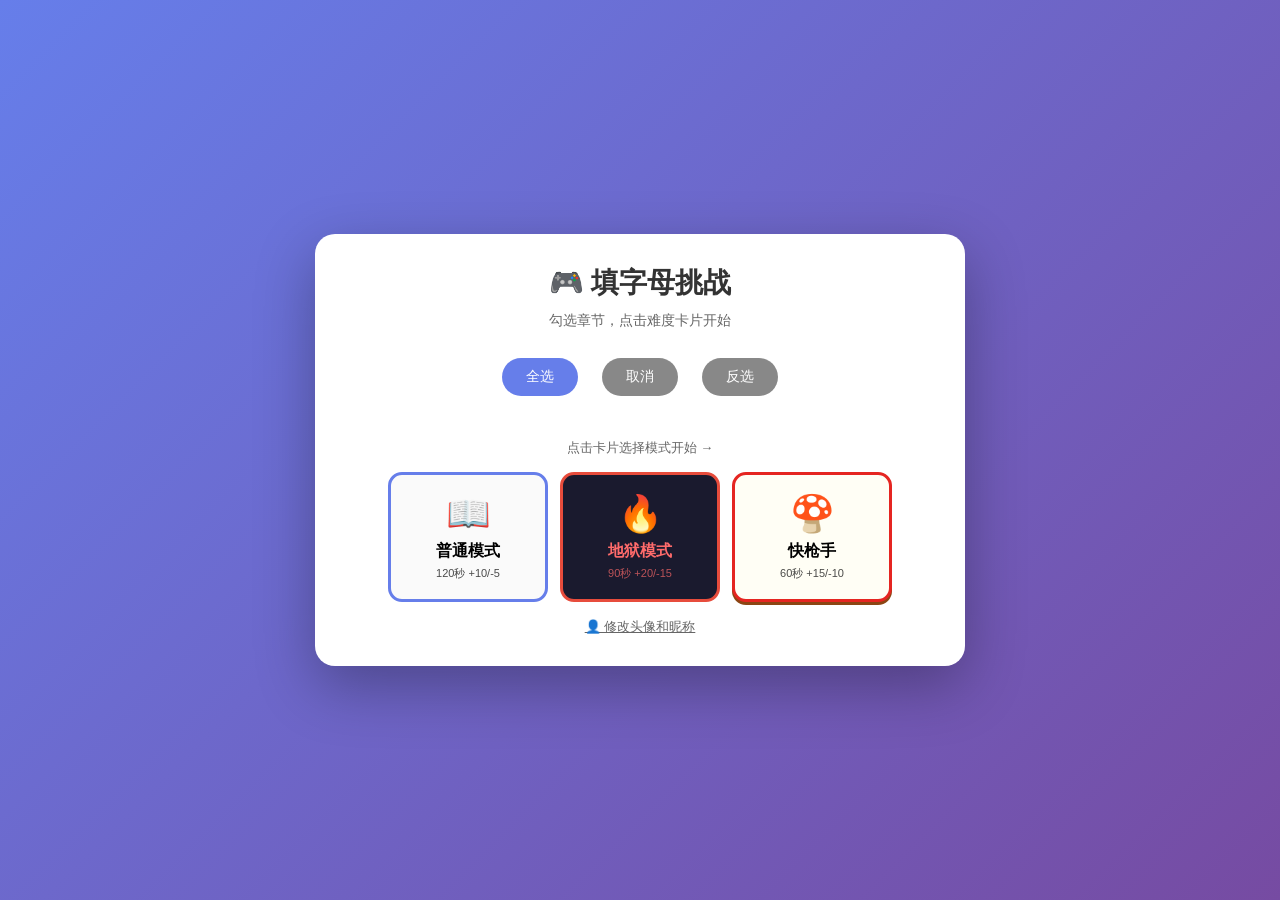
==== games/word-fill/index.html @ 12adf853 "修复难度卡片点击直接开始游戏；移除下一步按钮" ====
<!DOCTYPE html>
<html lang="zh-CN">
<head>
<meta charset="UTF-8">
<meta name="viewport" content="width=device-width, initial-scale=1.0">
<title>填字母挑战 - Word Fill Game</title>
<style>
*{margin:0;padding:0;box-sizing:border-box}
:root{
--bg:linear-gradient(135deg,#667eea 0%,#764ba2 100%);--container-bg:#fff;--text:#333;--sub:#666;
--stat-bg:#f5f5f5;--stat-color:#667eea;--border:#ddd;--missing-border:#3498db;--missing-bg:#eaf2f8;
--missing-color:#3498db;--filled-border:#27ae60;--filled-bg:#d5f5e3;--filled-color:#27ae60;
--key-left-bg:#5b9bd5;--key-left-hover:#4a8ac4;--key-right-bg:#9b59b6;--key-right-hover:#8e44ad;
--progress-bg:#eee;--progress-fill:linear-gradient(90deg,#667eea,#764ba2);
--btn-bg:linear-gradient(135deg,#667eea 0%,#764ba2 100%);--btn-shadow:rgba(102,126,234,0.4);
--msg-success-bg:#d5f5e3;--msg-success-color:#27ae60;--msg-error-bg:#fadbd8;--msg-error-color:#e74c3c;
--h-shadow:0 20px 60px rgba(0,0,0,0.3);--glow:none;--particle:none;
--box-w:44px;--box-h:55px;--box-font:26px;--box-gap:6px;--key-w:42px;--key-h:42px;--key-font:16px;
--key-gap:5px;--container-pad:30px;--h1-size:28px;--stat-font:24px;--meaning-font:18px;
}
body.hell{--bg:#0a0a0a;--container-bg:#1a1a2e;--text:#ff6b6b;--sub:#f39c12;--stat-bg:#16213e;--stat-color:#e74c3c;--border:#e74c3c;--missing-border:#ff6b6b;--missing-bg:#2d132c;--missing-color:#ff6b6b;--filled-border:#f39c12;--filled-bg:#2d1b00;--filled-color:#f39c12;--key-left-bg:#c0392b;--key-left-hover:#a93226;--key-right-bg:#e67e22;--key-right-hover:#d35400;--progress-bg:#16213e;--progress-fill:linear-gradient(90deg,#ff6b6b,#ff4444,#ff6b6b);--btn-bg:linear-gradient(135deg,#e74c3c 0%,#c0392b 100%);--btn-shadow:rgba(231,76,60,0.5);--msg-success-bg:#2d1b00;--msg-success-color:#f39c12;--msg-error-bg:#2d132c;--msg-error-color:#ff4444;--h-shadow:0 0 40px rgba(255,68,68,0.3),0 20px 60px rgba(0,0,0,0.6);--glow:0 0 20px rgba(255,68,68,0.4);--particle:block}
body.mario{--bg:linear-gradient(180deg,#5c94fc 0%,#4a7de0 40%,#b8d4ff 100%);--container-bg:#fffef5;--text:#e52521;--sub:#8b4513;--stat-bg:#fff8e1;--stat-color:#e52521;--border:#e52521;--missing-border:#fbd000;--missing-bg:#fff8e1;--missing-color:#8b4513;--filled-border:#43b047;--filled-bg:#e8f5e9;--filled-color:#43b047;--key-left-bg:#e52521;--key-left-hover:#c41e1a;--key-right-bg:#43b047;--key-right-hover:#388e3c;--progress-bg:#e0e0e0;--progress-fill:linear-gradient(90deg,#fbd000,#e52521);--btn-bg:linear-gradient(135deg,#e52521 0%,#43b047 100%);--btn-shadow:rgba(229,37,33,0.4);--msg-success-bg:#c8e6c9;--msg-success-color:#2e7d32;--msg-error-bg:#ffcdd2;--msg-error-color:#c62828;--h-shadow:0 8px 0 #8b4513,0 20px 60px rgba(0,0,0,0.2);--glow:0 0 15px rgba(251,208,0,0.5);--particle:none}
body{font-family:'Segoe UI','PingFang SC',sans-serif;background:var(--bg);min-height:100vh;display:flex;justify-content:center;align-items:center;padding:20px;transition:background .8s ease;position:relative;overflow:hidden}
.flame-particles{display:var(--particle);position:fixed;top:0;left:0;width:100%;height:100%;pointer-events:none;z-index:0}
.flame{position:absolute;bottom:-10px;border-radius:50%;animation:rise linear infinite;opacity:0}
@keyframes rise{0%{transform:translateY(0)scale(0);opacity:0}10%{opacity:.8}90%{opacity:.2}100%{transform:translateY(-100vh)scale(1.5);opacity:0}}
.game-container{background:var(--container-bg);border-radius:20px;padding:var(--container-pad);box-shadow:var(--h-shadow);max-width:650px;width:100%;position:relative;z-index:1;transition:all .5s ease}
h1{text-align:center;color:var(--text);margin-bottom:10px;font-size:var(--h1-size);transition:color .5s}
.subtitle{text-align:center;color:var(--sub);margin-bottom:20px;font-size:14px;transition:color .5s}
.stats-bar{display:flex;justify-content:space-between;background:var(--stat-bg);padding:15px 20px;border-radius:10px;margin-bottom:20px;transition:background .5s}
.stat{text-align:center}.stat-value{font-size:var(--stat-font);font-weight:bold;color:var(--stat-color)}
.stat-label{font-size:12px;color:var(--sub);margin-top:5px}
.timer.urgent{color:#ff4444;animation:pulse .4s infinite}
@keyframes pulse{0%,100%{transform:scale(1)}50%{transform:scale(1.2);text-shadow:0 0 20px #ff4444}}
.word-display{text-align:center;margin:20px 0}
.word-meaning{font-size:var(--meaning-font);font-weight:bold;margin-bottom:10px;color:var(--text)}
.word-number{color:var(--sub);font-size:13px;margin-bottom:8px}
.word-boxes{display:flex;justify-content:center;flex-wrap:wrap;gap:var(--box-gap)}
.letter-box{width:var(--box-w);height:var(--box-h);border:3px solid var(--border);border-radius:10px;display:flex;align-items:center;justify-content:center;font-size:var(--box-font);font-weight:bold;transition:all .3s ease;background:var(--container-bg);color:var(--text)}
.letter-box.revealed{background:var(--stat-bg);border-color:var(--stat-color)}
.letter-box.missing{border-color:var(--missing-border);background:var(--missing-bg);color:var(--missing-color);cursor:pointer;box-shadow:var(--glow);animation:missingPulse 2s ease-in-out infinite}
@keyframes missingPulse{0%,100%{box-shadow:var(--glow)}50%{box-shadow:0 0 30px rgba(255,107,107,.6)}}
.letter-box.missing:hover{transform:scale(1.1)}
.letter-box.filled{border-color:var(--filled-border);background:var(--filled-bg);color:var(--filled-color);animation:popIn .3s ease}
@keyframes popIn{0%{transform:scale(.5);opacity:0}70%{transform:scale(1.15)}100%{transform:scale(1);opacity:1}}
.letter-box.wrong{border-color:#ff4444;background:#2d132c;color:#ff4444;animation:shake .4s}
@keyframes shake{0%,100%{transform:translateX(0)}15%{transform:translateX(-6px)rotate(-3deg)}30%{transform:translateX(6px)rotate(3deg)}45%{transform:translateX(-4px)}60%{transform:translateX(4px)}75%{transform:translateX(-2px)}}
.hint-text{text-align:center;color:var(--sub);margin:12px 0;font-size:13px}
.keyboard{display:flex;flex-direction:column;align-items:center;gap:var(--key-gap);margin-top:15px}
.keyboard-row{display:flex;justify-content:center;gap:var(--key-gap)}
.key{width:var(--key-w);height:var(--key-h);border:none;border-radius:8px;color:#fff;font-size:var(--key-font);font-weight:bold;cursor:pointer;transition:all .2s;position:relative}
.key.key-left{background:var(--key-left-bg)}.key.key-left:hover{background:var(--key-left-hover);transform:translateY(-2px)}
.key.key-right{background:var(--key-right-bg)}.key.key-right:hover{background:var(--key-right-hover);transform:translateY(-2px)}
.key:active{transform:translateY(0)scale(.95)}.key:disabled{background:#555!important;cursor:not-allowed;opacity:.4}
.key-divider{width:4px;height:var(--key-h);border-radius:2px;background:rgba(255,255,255,.2);margin:0 2px}
.key-legend{display:flex;justify-content:center;gap:20px;margin-top:8px;font-size:11px;color:var(--sub)}
.key-legend span{display:flex;align-items:center;gap:5px}
.legend-dot{width:10px;height:10px;border-radius:2px;display:inline-block}
.legend-dot.left-dot{background:var(--key-left-bg)}.legend-dot.right-dot{background:var(--key-right-bg)}
.message{text-align:center;padding:12px;border-radius:10px;margin:12px 0;font-weight:bold;opacity:0;transition:opacity .3s}
.message.show{opacity:1}.message.success{background:var(--msg-success-bg);color:var(--msg-success-color)}.message.error{background:var(--msg-error-bg);color:var(--msg-error-color)}
.btn{background:var(--btn-bg);color:#fff;border:none;padding:14px 36px;font-size:17px;border-radius:30px;cursor:pointer;transition:transform .3s,box-shadow .3s;margin:8px}
.btn:hover{transform:translateY(-3px);box-shadow:0 10px 30px var(--btn-shadow)}.btn-sm{padding:10px 24px;font-size:14px}
.btn-small{padding:6px 14px;font-size:12px;border-radius:15px}
.word-list{text-align:left;background:var(--stat-bg);padding:15px;border-radius:10px;margin:15px 0;max-height:180px;overflow-y:auto}
.word-item{padding:7px 0;border-bottom:1px solid rgba(128,128,128,.2);display:flex;justify-content:space-between;color:var(--sub)}.word-item:last-child{border-bottom:none}
.correct{color:#27ae60}.wrong{color:#e74c3c}
.final-score{font-size:48px;color:var(--stat-color);font-weight:bold;margin:20px 0}
.progress-bar{width:100%;height:8px;background:var(--progress-bg);border-radius:4px;margin-top:12px;overflow:hidden}
.progress-fill{height:100%;background:var(--progress-fill);transition:width .3s}
.screen-flash{position:fixed;top:0;left:0;width:100%;height:100%;pointer-events:none;z-index:0;animation:flashIn .5s ease-out;opacity:0}
@keyframes flashIn{0%{opacity:1}100%{opacity:0}}
.bpm-display{display:none;text-align:center;font-size:11px;color:#ff6b6b;margin-top:5px;opacity:.6}
body.hell .bpm-display{display:block}body.mario .bpm-display{display:block;color:#43b047}

/* 新屏幕：词汇选择 + 头像 + 排行榜 */
/* 词汇选择 - 网格勾选 */
.list-toolbar{display:flex;justify-content:center;gap:8px;margin-bottom:12px;flex-wrap:wrap}
.list-toolbar .btn-sm{background:#888}
.list-toolbar .btn-sm.active-btn{background:var(--stat-color)}
.list-grid{display:grid;grid-template-columns:repeat(6,1fr);gap:6px;max-height:320px;overflow-y:auto;padding:4px;margin-bottom:12px}
.list-cell{padding:10px 4px;border:2px solid #ddd;border-radius:10px;cursor:pointer;text-align:center;transition:all .15s;background:#fafafa;font-size:14px;font-weight:bold;color:var(--sub);position:relative;user-select:none}
.list-cell:hover{border-color:var(--stat-color);transform:translateY(-2px)}
.list-cell.selected{border-color:var(--stat-color);background:var(--stat-bg);color:var(--stat-color);box-shadow:0 0 8px var(--btn-shadow)}
.list-cell.selected::after{content:'✓';position:absolute;top:2px;right:4px;font-size:10px;color:var(--stat-color)}
.list-cell.empty{opacity:0.3;cursor:not-allowed;border-style:dashed}
.list-cell .list-num{font-size:14px}.list-cell .list-label{font-size:9px;margin-top:2px;color:var(--sub);white-space:nowrap;overflow:hidden;text-overflow:ellipsis}
.list-summary{text-align:center;font-size:13px;color:var(--sub);margin:8px 0}
.list-summary strong{color:var(--stat-color);font-size:16px}
@media(max-width:500px){.list-grid{grid-template-columns:repeat(5,1fr);gap:4px}.list-cell{padding:8px 2px;font-size:12px}.list-cell .list-num{font-size:12px}}
.avatar-grid{display:grid;grid-template-columns:repeat(10,1fr);gap:4px;max-height:300px;overflow-y:auto;padding:10px;background:var(--stat-bg);border-radius:14px;margin:15px 0}
.avatar-cell{aspect-ratio:1;border:3px solid transparent;border-radius:8px;cursor:pointer;display:flex;align-items:center;justify-content:center;transition:all .15s;background:var(--container-bg)}
.avatar-cell:hover{border-color:var(--stat-color);transform:scale(1.15);z-index:1}
.avatar-cell.selected{border-color:var(--stat-color);box-shadow:0 0 15px var(--btn-shadow)}
.pixel-avatar{display:grid;grid-template-columns:repeat(8,1fr);width:100%;height:100%;padding:2px}
.pixel-cell{border-radius:1px}
.name-input{width:100%;max-width:300px;padding:12px 16px;font-size:16px;border:3px solid var(--border);border-radius:12px;text-align:center;background:var(--container-bg);color:var(--text);outline:none;transition:border-color .3s}
.name-input:focus{border-color:var(--stat-color)}
.name-hint{text-align:center;font-size:12px;color:var(--sub);margin-top:6px}
.skip-link{text-align:center;margin-top:10px;font-size:13px;color:var(--sub);cursor:pointer;text-decoration:underline}
.skip-link:hover{color:var(--stat-color)}
.leaderboard{margin:20px 0}
.lb-title{text-align:center;font-size:18px;font-weight:bold;color:var(--text);margin-bottom:12px}
.lb-table{width:100%;border-collapse:collapse}
.lb-table th,.lb-table td{padding:8px 12px;text-align:left;border-bottom:1px solid rgba(128,128,128,.2);color:var(--sub)}
.lb-table th{font-size:12px;opacity:.6;border-bottom:2px solid var(--border)}
.lb-table td{font-size:14px}
.lb-rank{font-weight:bold;color:var(--stat-color)}
.lb-avatar{display:inline-flex;align-items:center;justify-content:center;width:32px;height:32px;border-radius:6px;margin-right:8px;vertical-align:middle}
.lb-player{font-weight:bold;color:var(--text)}
.lb-score{font-weight:bold;color:var(--stat-color)}
.lb-empty{text-align:center;color:var(--sub);padding:30px;font-size:14px}
.lb-my-row{background:var(--msg-success-bg)}
.radio-group{display:flex;gap:8px;flex-wrap:wrap;justify-content:center;margin:10px 0}
.radio-group label{display:flex;align-items:center;gap:4px;font-size:13px;color:var(--sub);cursor:pointer;padding:6px 12px;background:var(--stat-bg);border-radius:20px;transition:all .2s}
.radio-group label:has(input:checked){background:var(--stat-color);color:#fff}
/* 难度模式卡片 */
.mode-cards{display:flex;gap:12px;margin:15px 0;justify-content:center}
.mode-card{flex:1;padding:18px 12px;border-radius:14px;border:3px solid #ddd;cursor:pointer;transition:all .2s;text-align:center;background:#fafafa;max-width:160px}
.mode-card:hover{border-color:var(--stat-color);transform:translateY(-3px);box-shadow:0 6px 20px rgba(0,0,0,.12)}
.mode-card.active{border-color:var(--stat-color)!important;background:var(--stat-bg);box-shadow:0 4px 15px var(--btn-shadow)}
.mode-card.normal-card{border-color:#667eea}.mode-card.normal-card:hover{border-color:#5a67d8}
.mode-card.hell-card{border-color:#e74c3c;background:#1a1a2e;color:#ff6b6b}.mode-card.hell-card:hover{border-color:#ff4444}
.mode-card.mario-card{border-color:#e52521;background:#fffef5;box-shadow:0 3px 0 #8b4513}.mode-card.mario-card:hover{border-color:#fbd000;box-shadow:0 6px 0 #8b4513,0 8px 20px rgba(229,37,33,.3)}
.mode-icon{font-size:36px;margin-bottom:6px}.mode-name{font-size:16px;font-weight:bold;margin-bottom:4px}.mode-desc{font-size:11px;opacity:.7}

/* 马里奥特殊样式 */
body.mario .game-container{border:4px solid #8b4513;border-radius:8px;box-shadow:0 8px 0 #8b4513,0 12px 30px rgba(0,0,0,.2)}
body.mario .letter-box{border-radius:4px;font-family:'Courier New',monospace}
body.mario .letter-box.missing{background:#fbd000;border-color:#8b4513;color:#8b4513;animation:marioBounce .6s ease-in-out infinite}
@keyframes marioBounce{0%,100%{transform:translateY(0)}30%{transform:translateY(-6px)}50%{transform:translateY(0)}70%{transform:translateY(-3px)}}
body.mario .key{border-radius:4px;font-family:'Courier New',monospace;box-shadow:0 3px 0 rgba(0,0,0,.3)}
body.mario .key:hover{box-shadow:0 5px 0 rgba(0,0,0,.3)}
body.mario .key:active{box-shadow:0 1px 0 rgba(0,0,0,.3);transform:translateY(2px)scale(.95)}
body.mario .btn{border-radius:4px;box-shadow:0 4px 0 #8b4513}
body.mario .btn:hover{box-shadow:0 6px 0 #8b4513}.body.mario .btn:active{box-shadow:0 2px 0 #8b4513;transform:translateY(2px)}
body.mario .stats-bar{border:2px solid #fbd000;border-radius:4px}
.coin-spin{position:fixed;pointer-events:none;z-index:999;font-size:32px;animation:coinFly .8s ease-out forwards}
@keyframes coinFly{0%{opacity:1;transform:translateY(0)scale(.5)}30%{opacity:1;transform:translateY(-40px)scale(1.2)}100%{opacity:0;transform:translateY(-80px)scale(1)}}

/* 手机响应式 */
@media(max-width:500px){:root{--box-w:34px;--box-h:44px;--box-font:20px;--box-gap:4px;--key-w:32px;--key-h:38px;--key-font:14px;--key-gap:3px;--container-pad:15px;--h1-size:22px;--stat-font:18px;--meaning-font:15px}
.game-container{border-radius:14px}.letter-box{border-width:2px;border-radius:7px}.stats-bar{padding:10px 12px;border-radius:8px;margin-bottom:14px}
.stat-label{font-size:10px}.subtitle{font-size:12px;margin-bottom:14px}.hint-text{font-size:11px;margin:8px 0}
.btn{padding:10px 24px;font-size:14px;margin:5px}.btn-sm{padding:8px 16px;font-size:12px}
.word-number{font-size:11px}.key-divider{width:3px;margin:0 1px}
.final-score{font-size:36px;margin:14px 0}.word-list{max-height:140px;padding:10px}.word-item{font-size:12px;padding:5px 0}
.avatar-grid{grid-template-columns:repeat(8,1fr);max-height:220px}.message{padding:8px;font-size:13px}
.name-input{font-size:14px;padding:10px 14px}}
@media(max-width:380px){:root{--box-w:28px;--box-h:38px;--box-font:17px;--box-gap:3px;--key-w:28px;--key-h:34px;--key-font:13px;--key-gap:2px;--container-pad:10px;--h1-size:19px;--stat-font:16px;--meaning-font:13px}
.letter-box{border-width:2px;border-radius:5px}.key{border-radius:5px}.stats-bar{padding:8px 10px;border-radius:6px;margin-bottom:10px}
.hint-text{font-size:10px}.btn{padding:8px 18px;font-size:12px}.btn-sm{padding:6px 12px;font-size:11px}
.final-score{font-size:30px}.word-list{max-height:120px}
.avatar-grid{grid-template-columns:repeat(6,1fr);max-height:180px}}</style></head>
<body>
<div class="flame-particles" id="flameParticles"></div>
<div class="game-container">
<!-- 词汇表+模式选择 -->
<div id="vocabScreen"><h1>🎮 填字母挑战</h1><p class="subtitle" id="vocabSubtitle">勾选章节，点击难度卡片开始</p>
<div class="list-toolbar"><button class="btn btn-sm active-btn" onclick="selectAllLists()">全选</button><button class="btn btn-sm" onclick="deselectAllLists()">取消</button><button class="btn btn-sm" onclick="invertSelection()">反选</button></div>
<div class="list-grid" id="listGrid"></div>
<div class="list-summary" id="listSummary"></div>
<div style="text-align:center;margin:15px 0"><p style="color:var(--sub);font-size:13px;margin-bottom:10px">点击卡片选择模式开始 →</p>
<div class="mode-cards"><div class="mode-card normal-card" onclick="selectModeCard('normal',this)"><div class="mode-icon">📖</div><div class="mode-name">普通模式</div><div class="mode-desc">120秒  +10/-5</div></div><div class="mode-card hell-card" onclick="selectModeCard('hell',this)"><div class="mode-icon">🔥</div><div class="mode-name">地狱模式</div><div class="mode-desc">90秒  +20/-15</div></div><div class="mode-card mario-card" onclick="selectModeCard('mario',this)"><div class="mode-icon">🍄</div><div class="mode-name">快枪手</div><div class="mode-desc">60秒  +15/-10</div></div></div></div>
<div style="text-align:center;margin-top:8px"><span class="skip-link" onclick="goToPlayerSetup()">👤 修改头像和昵称</span></div></div>

<!-- 玩家设置 -->
<div id="playerScreen" style="display:none"><h1>👤 你的身份</h1><p class="subtitle">选头像和昵称（可以跳过）</p>
<div style="text-align:center;margin:15px 0"><div id="previewAvatar" style="display:inline-block;width:64px;height:64px;border:3px solid var(--border);border-radius:12px;overflow:hidden"></div></div>
<p style="text-align:center;font-size:13px;color:var(--sub);margin-bottom:8px">选一个头像吧 🎨</p>
<div class="avatar-grid" id="avatarGrid"></div>
<p style="text-align:center;font-size:13px;color:var(--sub);margin:12px 0">你的昵称（可选）</p>
<div style="text-align:center"><input type="text" class="name-input" id="playerName" placeholder="输入你的名字..." maxlength="12"></div>
<div class="name-hint">留空则不参与排行榜</div>
<div style="text-align:center;margin-top:15px"><button class="btn" onclick="startGame()">🎮 开始游戏</button><br><span class="skip-link" onclick="showVocabScreen()">← 返回选择</span></div></div>

<!-- 游戏界面 -->
<div id="gameScreen" style="display:none"><h1 id="gameTitle">填字母挑战</h1>
<div class="stats-bar"><div class="stat"><div class="stat-value" id="score">0</div><div class="stat-label">得分</div></div><div class="stat"><div class="stat-value" id="wordCount">1/10</div><div class="stat-label">进度</div></div><div class="stat"><div class="stat-value" id="timer">120</div><div class="stat-label">剩余时间</div></div></div>
<div class="progress-bar"><div class="progress-fill" id="progressBar" style="width:10%"></div></div><div class="bpm-display" id="bpmDisplay">BPM: --</div>
<div class="word-display"><div class="word-meaning" id="wordMeaning"></div><div class="word-number">单词 <span id="currentNum">1</span>/<span id="totalWords">10</span></div><div class="word-boxes" id="wordBoxes"></div></div>
<p class="hint-text" id="hintText">💡 点击空格或按键盘输入缺失的字母</p><div id="message" class="message"></div>
<div class="keyboard" id="keyboard"></div><div class="key-legend" id="keyLegend"><span><span class="legend-dot left-dot"></span>左手区</span><span><span class="legend-dot right-dot"></span>右手区</span></div>
<button class="btn btn-sm" onclick="endGame()" style="margin-top:15px;background:#888">结束挑战</button></div>

<!-- 结果+排行榜 -->
<div id="endScreen" style="display:none"><h1 id="endTitle">🎉 挑战结束！</h1><div class="final-score" id="finalScore">0</div><p id="resultText" style="color:var(--sub);margin-bottom:20px"></p>
<div class="leaderboard"><div class="lb-title" id="lbTitle">🏆 排行榜</div><div id="lbContent"></div></div>
<div class="word-list" id="wordList"></div>
<button class="btn" onclick="restartGame()">再来一次</button><button class="btn btn-sm" onclick="showVocabScreen()" style="background:#888">重新选择</button></div>
</div>
<script>
// ==================== 词汇表（30个List，待填充） ====================
const WORD_LISTS=(()=>{
  const lists=[];
  for(let i=1;i<=30;i++){
    const w=[];
    if(i===17)w.push({word:'TOAST',meaning:'吐司'},{word:'SOAKING',meaning:'浸泡'},{word:'THROAT',meaning:'喉咙'},{word:'SOAP',meaning:'肥皂'},{word:'GOAT',meaning:'山羊'},{word:'GROWN',meaning:'长大'},{word:'BELOW',meaning:'在下面'},{word:'YELLOW',meaning:'黄色'},{word:'WINDOW',meaning:'窗户'},{word:'PILLOW',meaning:'枕头'});
    if(i===27)w.push({word:'CHEMIST',meaning:'化学家'},{word:'SCHEME',meaning:'计划方案'},{word:'SCHOOL',meaning:'学校'},{word:'CHARACTER',meaning:'性格角色'},{word:'ARCHITECT',meaning:'建筑师'},{word:'STOMACH',meaning:'胃'},{word:'CHORUS',meaning:'合唱'},{word:'ECHO',meaning:'回声'},{word:'TECHNOLOGY',meaning:'科技'},{word:'CHAOS',meaning:'混乱'});
    const labels={17:'oa/ow',27:'ch'};
    lists.push({id:'list'+i,num:i,label:labels[i]||'',words:w});
  }
  return lists;
})();
// ==================== 像素头像(15×4=60个) ====================
const PIXEL_PATTERNS=[{name:'小猫',p:['00111100','01000010','10011001','10000001','10000001','10011001','01000010','00111100']},{name:'小狗',p:['00111100','01000010','10000001','10000001','10011001','10011001','01000010','00111100']},{name:'兔子',p:['00100100','01100110','01111110','01111110','00111100','00011000','00111100','01000010']},{name:'小熊',p:['00111100','01000010','10100101','10011001','10011001','10100101','01000010','00111100']},{name:'狐狸',p:['00111100','01000010','10000001','01111110','00011000','00011000','00100100','01000010']},{name:'猫头鹰',p:['00111100','01000010','10011001','10011001','10011001','10011001','01000010','00111100']},{name:'青蛙',p:['00111100','01000010','10022001','10000001','10000001','10000001','01011010','00100100']},{name:'小龙',p:['00111100','01000010','10022001','10011001','10000001','01111110','00011000','00100100']},{name:'企鹅',p:['00111100','01000010','10022001','11111111','10111101','10011001','01000010','00111100']},{name:'恐龙',p:['00111100','01111110','10022001','10000001','10000001','01111110','00011000','00100100']},{name:'小怪',p:['00111100','01111110','11022011','10011001','10000001','01111110','00011000','00100100']},{name:'小鸟',p:['00111100','01000010','10022001','10000001','10011001','01000010','00111100','00011000']},{name:'小鱼',p:['00111100','01000010','10022001','10000001','10000001','01000010','00111100','00011000']},{name:'仓鼠',p:['00111100','01111110','10022001','10000001','10000001','10000001','01000010','00111100']},{name:'独角兽',p:['00011000','00111100','01111110','10022001','10000001','10000001','01000010','00111100']}];
const COLOR_SCHEMES=[['#FF8C42','#FFD166','#FFEAA7'],['#5DADE2','#85C1E9','#D6EAF8'],['#58D68D','#82E0AA','#D5F5E3'],['#AF7AC5','#D2B4DE','#E8DAEF']];
function buildAvatars(){const a=[];PIXEL_PATTERNS.forEach((p,pi)=>{COLOR_SCHEMES.forEach((c,ci)=>{a.push({id:pi*4+ci,name:p.name,pattern:p.p,colors:c});});});return a;}
const ALL_AVATARS=buildAvatars();
function renderPixelAvatar(container,avatar,size){container.innerHTML='';const g=document.createElement('div');g.className='pixel-avatar';g.style.width=size+'px';g.style.height=size+'px';avatar.pattern.forEach(row=>{for(let c of row){const cell=document.createElement('div');cell.className='pixel-cell';cell.style.width='100%';cell.style.height='100%';if(c==='1')cell.style.background=avatar.colors[0];else if(c==='2')cell.style.background=avatar.colors[1];else if(c==='3')cell.style.background='#FFD700';else cell.style.background='transparent';g.appendChild(cell);}});container.appendChild(g);}
// ==================== 本地存储 ====================
const LS_KEY='wordfill_player';
function loadPlayer(){try{return JSON.parse(localStorage.getItem(LS_KEY))||{name:'',avatar:0};}catch(e){return{name:'',avatar:0};}}
function savePlayer(d){localStorage.setItem(LS_KEY,JSON.stringify(d));}
function loadLB(mode,listId){const k='wordfill_lb_'+mode+'_'+listId;try{return JSON.parse(localStorage.getItem(k))||[];}catch(e){return[];}}
function saveLB(mode,listId,entries){const k='wordfill_lb_'+mode+'_'+listId;const dedup=new Map();entries.forEach(e=>{const ex=dedup.get(e.name);if(!ex||e.score>ex.score)dedup.set(e.name,e);});const arr=Array.from(dedup.values()).sort((a,b)=>b.score-a.score).slice(0,10);localStorage.setItem(k,JSON.stringify(arr));return arr;}
function addToLB(mode,listId,entry){const lb=loadLB(mode,listId);lb.push(entry);return saveLB(mode,listId,lb);}
// ==================== 游戏状态 ====================
let gameMode='normal',selectedListIds=new Set(WORD_LISTS.filter(w=>w.words.length>0).map(w=>w.id)),words=[],playerData=loadPlayer();
let currentWordIndex=0,score=0,timeLeft,timerInterval,currentWord=null,missingIndices=[],filledIndices=new Set(),gameResults=[];
let audioCtx=null,bgmInterval=null,bgmGain=null,currentBPM=120,marioN=0;
// ==================== 词汇选择 UI（网格勾选） ====================
function showVocabScreen(){
  stopBGM();clearInterval(timerInterval);document.body.className='';document.getElementById('flameParticles').innerHTML='';
  ['vocabScreen','playerScreen','gameScreen','endScreen'].forEach(id=>document.getElementById(id).style.display='none');
  document.getElementById('vocabScreen').style.display='block';
  renderListGrid();updateSummary();
}
function toggleList(id){if(!selectedListIds.has(id))selectedListIds.add(id);else selectedListIds.delete(id);renderListGrid();updateSummary();}
function selectAllLists(){WORD_LISTS.filter(w=>w.words.length>0).forEach(w=>selectedListIds.add(w.id));renderListGrid();updateSummary();}
function deselectAllLists(){selectedListIds.clear();renderListGrid();updateSummary();}
function invertSelection(){WORD_LISTS.filter(w=>w.words.length>0).forEach(w=>{if(selectedListIds.has(w.id))selectedListIds.delete(w.id);else selectedListIds.add(w.id);});renderListGrid();updateSummary();}
function renderListGrid(){
  const g=document.getElementById('listGrid');
  g.innerHTML=WORD_LISTS.map(wl=>{
    const has=wl.words.length>0,sel=selectedListIds.has(wl.id);
    return`<div class="list-cell${sel?' selected':''}${has?'':' empty'}" onclick="${has?\"toggleList('"+wl.id+"')\":''}" title="${has?(wl.label||'List '+wl.num):'待添加词汇'}"><div class="list-num">${wl.num}</div>${wl.label?`<div class="list-label">${wl.label}</div>`:''}</div>`;
  }).join('');
}
function updateSummary(){
  const total=Array.from(selectedListIds).reduce((sum,id)=>{const w=WORD_LISTS.find(wl=>wl.id===id);return sum+(w?w.words.length:0);},0);
  document.getElementById('listSummary').innerHTML=`已选 <strong>${selectedListIds.size}</strong> 个章节，共 <strong>${total}</strong> 个单词`;
  document.querySelector('#vocabScreen .btn').disabled=total===0;
}
function selectModeCard(mode,el){gameMode=mode;document.querySelectorAll('.mode-card').forEach(c=>c.classList.remove('active'));el.classList.add('active');startGame();}
function goToPlayerSetup(){document.getElementById('vocabScreen').style.display='none';document.getElementById('playerScreen').style.display='block';document.getElementById('playerName').value=playerData.name||'';renderAvatarGrid();updatePreview();}
function updatePreview(){const av=ALL_AVATARS[playerData.avatar];renderPixelAvatar(document.getElementById('previewAvatar'),av,60);}
function renderAvatarGrid(){const grid=document.getElementById('avatarGrid');grid.innerHTML='';ALL_AVATARS.forEach((av,i)=>{const cell=document.createElement('div');cell.className='avatar-cell'+(i===playerData.avatar?' selected':'');cell.onclick=()=>{playerData.avatar=i;renderAvatarGrid();updatePreview();};renderPixelAvatar(cell,av,28);grid.appendChild(cell);});}
document.getElementById('playerName').addEventListener('input',function(){playerData.name=this.value.trim();});
// ==================== 键盘 ====================
const leftHandKeys=new Set(['Q','W','E','R','T','A','S','D','F','G','Z','X','C','V','B']),rightHandKeys=new Set(['Y','U','I','O','P','H','J','K','L','N','M']);
function generateKeyboard(){const kb=document.getElementById('keyboard');kb.innerHTML='';[['Q','W','E','R','T','Y','U','I','O','P'],['A','S','D','F','G','H','J','K','L'],['Z','X','C','V','B','N','M']].forEach(row=>{const rd=document.createElement('div');rd.className='keyboard-row';row.forEach(letter=>{if((row[0]==='Q'&&letter==='Y')||(row[0]==='A'&&letter==='H')||(row[0]==='Z'&&letter==='N')){const d=document.createElement('div');d.className='key-divider';rd.appendChild(d);}const btn=document.createElement('button');btn.className='key '+(leftHandKeys.has(letter)?'key-left':'key-right');btn.textContent=letter;btn.onclick=()=>handleInput(letter);rd.appendChild(btn);});kb.appendChild(rd);});}
// ==================== 音频 ====================
function initAudio(){if(!audioCtx){audioCtx=new(window.AudioContext||window.webkitAudioContext)();bgmGain=audioCtx.createGain();bgmGain.gain.value=0.12;bgmGain.connect(audioCtx.destination);}if(audioCtx.state==='suspended')audioCtx.resume();}
function note(freq,type,start,dur,vol,gainNode){if(!audioCtx)return;const o=audioCtx.createOscillator(),g=audioCtx.createGain();o.type=type;o.frequency.setValueAtTime(freq,start);g.gain.setValueAtTime(vol,start);g.gain.exponentialRampToValueAtTime(0.01,start+dur);o.connect(g);g.connect(gainNode||audioCtx.destination);o.start(start);o.stop(start+dur);}
function playCorrectSound(){if(!audioCtx)return;const n=audioCtx.currentTime;if(gameMode==='mario'){[988,1319].forEach((f,i)=>note(f,'square',n+i*0.07,0.12,0.12,null));return;}note(880,'sine',n,0.3,0.3,null);note(1320,'sine',n+0.06,0.4,0.2,null);}
function playWrongSound(){if(!audioCtx)return;const n=audioCtx.currentTime;if(gameMode==='mario'){note(200,'triangle',n,0.25,0.15,null);return;}const o=audioCtx.createOscillator(),g=audioCtx.createGain();o.type='sawtooth';o.frequency.setValueAtTime(150,n);o.frequency.setValueAtTime(100,n+0.15);g.gain.setValueAtTime(0.15,n);g.gain.exponentialRampToValueAtTime(0.01,n+0.4);o.connect(g);g.connect(audioCtx.destination);o.start(n);o.stop(n+0.4);}
function playWordComplete(){if(!audioCtx)return;const n=audioCtx.currentTime;if(gameMode==='mario'){[523,659,784,1047,1319,1568].forEach((f,i)=>note(f,'square',n+i*0.05,0.1,0.1,null));return;}[523,659,784,1047].forEach((f,i)=>note(f,'sine',n+i*0.1,0.25,0.2,null));}
function playGameOver(){if(!audioCtx)return;const n=audioCtx.currentTime;if(gameMode==='mario'){[659,587,523,392,330,262].forEach((f,i)=>note(f,'square',n+i*0.12,0.2,0.12,null));return;}[440,415,392,349,330].forEach((f,i)=>note(f,'triangle',n+i*0.2,0.35,0.25,null));}
// ==================== BGM ====================
function startBGM(total){stopBGM();if(!audioCtx)return;if(gameMode==='mario'){startMarioBGM();return;}currentBPM=total<=90?100:80;bgmInterval=setInterval(()=>{if(!audioCtx||audioCtx.state==='suspended')return;const n=audioCtx.currentTime,tot=gameMode==='hell'?90:120,r=(tot-timeLeft)/tot;currentBPM=(tot<=90?100:80)+r*((tot<=90?220:180)-(tot<=90?100:80));document.getElementById('bpmDisplay').textContent='🔥 BPM: '+Math.round(currentBPM);note(55,'sine',n,0.15,0.3,bgmGain);const ns=audioCtx.createBufferSource(),bs=audioCtx.sampleRate*0.05,b=audioCtx.createBuffer(1,bs,audioCtx.sampleRate),d=b.getChannelData(0);for(let i=0;i<bs;i++)d[i]=Math.random()*2-1;ns.buffer=b;const f=audioCtx.createBiquadFilter();f.type='highpass';f.frequency.value=8000;const g2=audioCtx.createGain();g2.gain.setValueAtTime(0.08,n);g2.gain.exponentialRampToValueAtTime(0.01,n+0.05);ns.connect(f);f.connect(g2);g2.connect(bgmGain);ns.start(n);ns.stop(n+0.05);},()=>60000/currentBPM);}
function startMarioBGM(){const mel=[523,659,784,1047,784,1047,1319,1047,784,659,523,659,523,392,523];currentBPM=140;marioN=0;bgmInterval=setInterval(()=>{if(!audioCtx||audioCtx.state==='suspended')return;const n=audioCtx.currentTime,r=(60-timeLeft)/60;currentBPM=140+r*80;document.getElementById('bpmDisplay').textContent='🍄 BPM: '+Math.round(currentBPM);note(mel[marioN%mel.length],'square',n,0.1,0.06,bgmGain);marioN++;if(marioN%4===0)note(80,'sine',n,0.12,0.2,bgmGain);if(marioN%8===0)note(1568,'sine',n,0.08,0.05,bgmGain);},()=>60000/currentBPM);}
function updateBGM(){if(!bgmInterval||gameMode==='mario')return;const tot=gameMode==='hell'?90:120,r=(tot-timeLeft)/tot;currentBPM=(tot<=90?100:80)+r*((tot<=90?220:180)-(tot<=90?100:80));}
function stopBGM(){if(bgmInterval){clearInterval(bgmInterval);bgmInterval=null;}document.getElementById('bpmDisplay').textContent='BPM: --';}
// ==================== 火焰粒子 ====================
function createFlameParticles(){const c=document.getElementById('flameParticles');c.innerHTML='';for(let i=0;i<30;i++){const f=document.createElement('div');f.className='flame';const s=Math.random()*4+2;f.style.width=s+'px';f.style.height=s+'px';f.style.left=Math.random()*100+'%';f.style.background=Math.random()>0.5?`hsl(${Math.random()*30+10},100%,${Math.random()*30+40}%)`:`hsl(${Math.random()*15},100%,${Math.random()*20+50}%)`;f.style.animationDuration=(Math.random()*4+3)+'s';f.style.animationDelay=Math.random()*4+'s';c.appendChild(f);}}
function applyMode(mode){gameMode=mode;document.body.className='';document.getElementById('flameParticles').innerHTML='';if(mode==='hell'){document.body.classList.add('hell');createFlameParticles();}else if(mode==='mario')document.body.classList.add('mario');}
// ==================== 游戏引擎 ====================
function startGame(){if(!gameMode)gameMode='normal';applyMode(gameMode);savePlayer(playerData);words=[];selectedListIds.forEach(id=>{const wl=WORD_LISTS.find(w=>w.id===id);if(wl)words.push(...wl.words);});if(words.length===0)return;['vocabScreen','playerScreen','gameScreen','endScreen'].forEach(id=>document.getElementById(id).style.display='none');document.getElementById('gameScreen').style.display='block';currentWordIndex=0;score=0;timeLeft=gameMode==='hell'?90:(gameMode==='mario'?60:120);gameResults=[];const titles={hell:'🔥 地狱模式',mario:'🍄 快枪手模式',normal:'📖 填字母挑战'};document.getElementById('gameTitle').textContent=titles[gameMode];const hints={hell:'💀 看中文释义猜单词！',mario:'🍄 快来收集金币！',normal:'💡 点击空格或按键盘输入'};document.getElementById('hintText').textContent=hints[gameMode];document.getElementById('totalWords').textContent=words.length;updateScore();updateTimer();generateKeyboard();loadWord();startTimer();if(gameMode==='hell')startBGM(90);else if(gameMode==='mario')startBGM(60);initAudio();}
function loadWord(){if(currentWordIndex>=words.length){endGame();return;}currentWord=words[currentWordIndex];const w=currentWord.word,wl=w.length;missingIndices=[];filledIndices.clear();if(gameMode==='hell'){const nr=wl<=6?1:2,ai=Array.from({length:wl},(_,i)=>i);for(let i=ai.length-1;i>0;i--){const j=Math.floor(Math.random()*(i+1));[ai[i],ai[j]]=[ai[j],ai[i]];}const ri=new Set(ai.slice(0,nr));for(let i=0;i<wl;i++){if(!ri.has(i))missingIndices.push(i);}}else{const nh=Math.max(2,Math.floor(wl*0.4)),ai=Array.from({length:wl},(_,i)=>i);for(let i=ai.length-1;i>0;i--){const j=Math.floor(Math.random()*(i+1));[ai[i],ai[j]]=[ai[j],ai[i]];}missingIndices=ai.slice(0,nh).sort((a,b)=>a-b);}renderWord();updateProgress();}
function renderWord(){const c=document.getElementById('wordBoxes');c.innerHTML='';const w=currentWord.word;for(let i=0;i<w.length;i++){const b=document.createElement('div');b.className='letter-box';if(missingIndices.includes(i)){if(filledIndices.has(i)){b.classList.add('filled');b.textContent=w[i];}else{b.classList.add('missing');b.textContent='?';}}else{b.classList.add('revealed');b.textContent=w[i];}c.appendChild(b);}document.getElementById('currentNum').textContent=currentWordIndex+1;document.getElementById('wordMeaning').innerHTML=gameMode==='hell'?`<span style="opacity:0.6;font-size:13px">🔍 中文释义：</span>${currentWord.meaning}`:'';}
function handleInput(letter){if(!currentWord||timeLeft<=0)return;let ti=-1;for(let idx of missingIndices){if(!filledIndices.has(idx)){ti=idx;break;}}if(ti===-1)return;const cl=currentWord.word[ti];if(letter===cl){filledIndices.add(ti);const pts=gameMode==='hell'?20:(gameMode==='mario'?15:10);score+=pts;playCorrectSound();showMsg('✅ 正确！+'+pts+'分','success');renderWord();updateScore();if(gameMode==='mario')spawnCoin(ti);if(filledIndices.size===missingIndices.length){gameResults.push({word:currentWord.word,meaning:currentWord.meaning,correct:true});playWordComplete();setTimeout(()=>{currentWordIndex++;loadWord();},600);}}else{const pen=gameMode==='hell'?15:(gameMode==='mario'?10:5);score-=pen;playWrongSound();showMsg('❌ 错误！答案是 '+cl+'，-'+pen+'分','error');updateScore();document.querySelectorAll('.letter-box.missing').forEach(b=>{if(b.textContent==='?'){b.classList.add('wrong');setTimeout(()=>b.classList.remove('wrong'),400);}});if(gameMode==='hell'){document.body.style.transform='translateX(4px)';setTimeout(()=>document.body.style.transform='translateX(-3px)',50);setTimeout(()=>document.body.style.transform='translateX(2px)',100);setTimeout(()=>document.body.style.transform='translateX(0)',150);}else if(gameMode==='mario'){const g2=document.querySelector('.game-container');g2.style.transform='translateY(-5px)';setTimeout(()=>g2.style.transform='translateY(0)',100);setTimeout(()=>g2.style.transform='translateY(-3px)',200);setTimeout(()=>g2.style.transform='translateY(0)',300);}}}
function showMsg(t,type){const m=document.getElementById('message');m.textContent=t;m.className='message show '+type;setTimeout(()=>m.classList.remove('show'),1500);}
function getListKey(){const ids=Array.from(selectedListIds).sort();return ids.length===WORD_LISTS.filter(w=>w.words.length>0).length?'all':ids.join('_');}
function updateScore(){document.getElementById('score').textContent=score;}
function updateProgress(){document.getElementById('wordCount').textContent=(currentWordIndex+1)+'/'+words.length;document.getElementById('progressBar').style.width=((currentWordIndex+1)/words.length*100)+'%';}
function updateTimer(){const e=document.getElementById('timer');e.textContent=timeLeft;e.classList.toggle('urgent',gameMode==='hell'?timeLeft<=20:(gameMode==='mario'?timeLeft<=15:timeLeft<=30));}
function startTimer(){clearInterval(timerInterval);timerInterval=setInterval(()=>{timeLeft--;updateTimer();if(gameMode==='hell'||gameMode==='mario')updateBGM();if(gameMode==='hell'&&timeLeft<=10&&timeLeft>0){const f=document.createElement('div');f.className='screen-flash';document.body.appendChild(f);setTimeout(()=>f.remove(),500);}if(gameMode==='mario'&&timeLeft<=10&&timeLeft>0){const f=document.createElement('div');f.className='screen-flash';f.style.background='rgba(251,208,0,0.3)';document.body.appendChild(f);setTimeout(()=>f.remove(),500);}if(timeLeft<=0)endGame();},1000);}
function spawnCoin(ti){const boxes=document.querySelectorAll('.letter-box'),tb=boxes[ti];if(!tb)return;const r=tb.getBoundingClientRect(),coin=document.createElement('div');coin.className='coin-spin';coin.textContent='🪙';coin.style.left=r.left+r.width/2-16+'px';coin.style.top=r.top+'px';document.body.appendChild(coin);setTimeout(()=>coin.remove(),800);}
// ==================== 结束+排行榜 ====================
function endGame(){clearInterval(timerInterval);stopBGM();document.getElementById('gameScreen').style.display='none';document.getElementById('endScreen').style.display='block';const endTitles={hell:'💀 挑战结束！',mario:'🍄 挑战结束！',normal:'🎉 挑战结束！'};document.getElementById('endTitle').textContent=endTitles[gameMode];document.getElementById('finalScore').textContent=score;playGameOver();let rt='';if(gameMode==='hell'){rt=score>=300?'👑 地狱之王！':(score>=150?'🔥 浴火重生！':(score>=0?'💪 地狱中幸存':'💀 被吞噬了'));}else if(gameMode==='mario'){rt=score>=120?'⭐ 超级快枪手！':(score>=80?'🍄 吃蘑菇变大！':(score>=0?'🌟 不错的速度':'🐢 被龟壳绊倒'));}else{rt=score>=200?'🏆 单词大师！':(score>=100?'👍 不错！':(score>=0?'💪 还可以':'📚 加油'));}document.getElementById('resultText').textContent=rt;const name=playerData.name.trim();const listKey=getListKey();if(name){addToLB(gameMode,listKey,{name:name,score:score,avatar:playerData.avatar,date:new Date().toISOString().slice(0,10)});}renderLeaderboard();document.getElementById('wordList').innerHTML=words.map((w,i)=>{const r=gameResults.find(g=>g.word===w.word);return'<div class="word-item"><span>'+(i+1)+'. '+w.word+' <small>('+w.meaning+')</small></span>'+(r?'<span class="correct">✓</span>':'<span class="wrong">✗</span>')+'</div>';}).join('');}
function renderLeaderboard(){const lb=loadLB(gameMode,getListKey()),c=document.getElementById('lbContent');const modeNames={hell:'地狱',mario:'快枪手',normal:'普通'};document.getElementById('lbTitle').textContent='🏆 排行榜 · '+modeNames[gameMode]+'模式';if(lb.length===0){c.innerHTML='<div class="lb-empty">还没有成绩记录<br>快来完成一局成为第一名！</div>';return;}const myName=playerData.name.trim();c.innerHTML='<table class="lb-table"><thead><tr><th>#</th><th>玩家</th><th>分数</th><th>日期</th></tr></thead><tbody>'+lb.map((e,i)=>'<tr'+(myName&&e.name===myName?' class="lb-my-row"':'')+'><td class="lb-rank">'+(i+1)+'</td><td><span class="lb-avatar" id="lbav_'+i+'"></span><span class="lb-player">'+e.name+'</span></td><td class="lb-score">'+e.score+'</td><td style="font-size:11px">'+e.date+'</td></tr>').join('')+'</tbody></table>';lb.forEach((e,i)=>{const av=ALL_AVATARS[e.avatar]||ALL_AVATARS[0];renderPixelAvatar(document.getElementById('lbav_'+i),av,28);});}
function restartGame(){startGame();}
// ==================== 事件 ====================
document.addEventListener('keydown',e=>{if(document.getElementById('gameScreen').style.display==='none')return;if(/^[A-Za-z]$/.test(e.key)){e.preventDefault();handleInput(e.key.toUpperCase());}});
document.addEventListener('keydown',e=>{if(e.key==='Enter'&&document.getElementById('playerScreen').style.display!=='none')startGame();});
// ==================== 初始化 ====================
generateKeyboard();showVocabScreen();
</script>
</body>
</html>
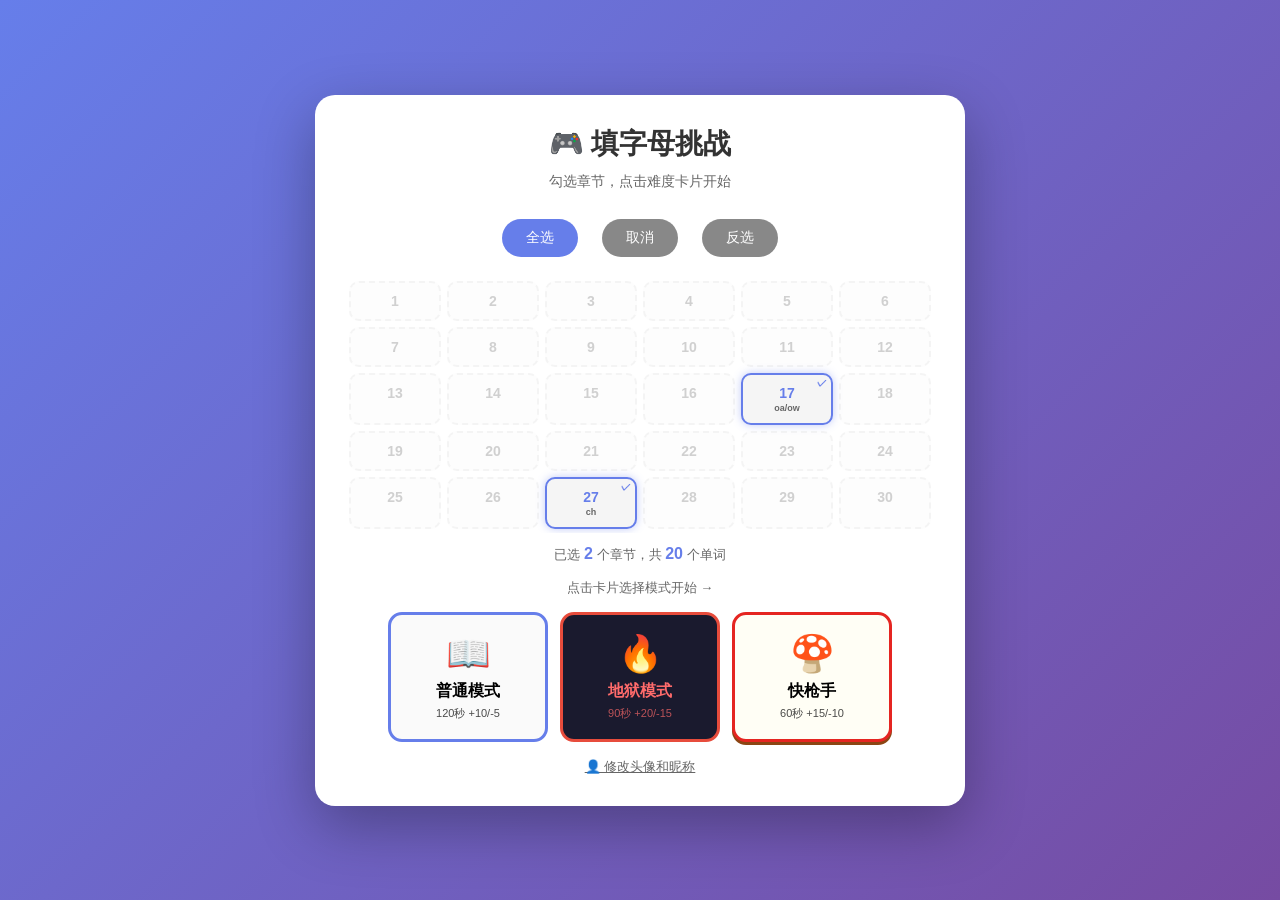
==== commit 79c28cd2: "修复JS编码损坏导致无法开始游戏的bug" ====
--- a/games/word-fill/index.html
+++ b/games/word-fill/index.html
@@ -190,102 +190,364 @@
 <button class="btn" onclick="restartGame()">再来一次</button><button class="btn btn-sm" onclick="showVocabScreen()" style="background:#888">重新选择</button></div>
 </div>
 <script>
-// ==================== 词汇表（30个List，待填充） ====================
-const WORD_LISTS=(()=>{
-  const lists=[];
-  for(let i=1;i<=30;i++){
-    const w=[];
-    if(i===17)w.push({word:'TOAST',meaning:'吐司'},{word:'SOAKING',meaning:'浸泡'},{word:'THROAT',meaning:'喉咙'},{word:'SOAP',meaning:'肥皂'},{word:'GOAT',meaning:'山羊'},{word:'GROWN',meaning:'长大'},{word:'BELOW',meaning:'在下面'},{word:'YELLOW',meaning:'黄色'},{word:'WINDOW',meaning:'窗户'},{word:'PILLOW',meaning:'枕头'});
-    if(i===27)w.push({word:'CHEMIST',meaning:'化学家'},{word:'SCHEME',meaning:'计划方案'},{word:'SCHOOL',meaning:'学校'},{word:'CHARACTER',meaning:'性格角色'},{word:'ARCHITECT',meaning:'建筑师'},{word:'STOMACH',meaning:'胃'},{word:'CHORUS',meaning:'合唱'},{word:'ECHO',meaning:'回声'},{word:'TECHNOLOGY',meaning:'科技'},{word:'CHAOS',meaning:'混乱'});
-    const labels={17:'oa/ow',27:'ch'};
-    lists.push({id:'list'+i,num:i,label:labels[i]||'',words:w});
+// === WORD LISTS (30 slots) ===
+const WORD_LISTS = (() => {
+  const lists = [];
+  for (let i = 1; i <= 30; i++) {
+    const w = [];
+    if (i === 17) w.push(
+      { word: 'TOAST', meaning: '\u5410\u53f8' },
+      { word: 'SOAKING', meaning: '\u6d78\u6ce1' },
+      { word: 'THROAT', meaning: '\u5589\u5499' },
+      { word: 'SOAP', meaning: '\u80a5\u7682' },
+      { word: 'GOAT', meaning: '\u5c71\u7f8a' },
+      { word: 'GROWN', meaning: '\u957f\u5927' },
+      { word: 'BELOW', meaning: '\u5728\u4e0b\u9762' },
+      { word: 'YELLOW', meaning: '\u9ec4\u8272' },
+      { word: 'WINDOW', meaning: '\u7a97\u6237' },
+      { word: 'PILLOW', meaning: '\u6795\u5934' }
+    );
+    if (i === 27) w.push(
+      { word: 'CHEMIST', meaning: '\u5316\u5b66\u5bb6' },
+      { word: 'SCHEME', meaning: '\u8ba1\u5212\u65b9\u6848' },
+      { word: 'SCHOOL', meaning: '\u5b66\u6821' },
+      { word: 'CHARACTER', meaning: '\u6027\u683c\u89d2\u8272' },
+      { word: 'ARCHITECT', meaning: '\u5efa\u7b51\u5e08' },
+      { word: 'STOMACH', meaning: '\u80c3' },
+      { word: 'CHORUS', meaning: '\u5408\u5531' },
+      { word: 'ECHO', meaning: '\u56de\u58f0' },
+      { word: 'TECHNOLOGY', meaning: '\u79d1\u6280' },
+      { word: 'CHAOS', meaning: '\u6df7\u4e71' }
+    );
+    const labels = { 17: 'oa/ow', 27: 'ch' };
+    lists.push({ id: 'list' + i, num: i, label: labels[i] || '', words: w });
   }
   return lists;
 })();
-// ==================== 像素头像(15×4=60个) ====================
-const PIXEL_PATTERNS=[{name:'小猫',p:['00111100','01000010','10011001','10000001','10000001','10011001','01000010','00111100']},{name:'小狗',p:['00111100','01000010','10000001','10000001','10011001','10011001','01000010','00111100']},{name:'兔子',p:['00100100','01100110','01111110','01111110','00111100','00011000','00111100','01000010']},{name:'小熊',p:['00111100','01000010','10100101','10011001','10011001','10100101','01000010','00111100']},{name:'狐狸',p:['00111100','01000010','10000001','01111110','00011000','00011000','00100100','01000010']},{name:'猫头鹰',p:['00111100','01000010','10011001','10011001','10011001','10011001','01000010','00111100']},{name:'青蛙',p:['00111100','01000010','10022001','10000001','10000001','10000001','01011010','00100100']},{name:'小龙',p:['00111100','01000010','10022001','10011001','10000001','01111110','00011000','00100100']},{name:'企鹅',p:['00111100','01000010','10022001','11111111','10111101','10011001','01000010','00111100']},{name:'恐龙',p:['00111100','01111110','10022001','10000001','10000001','01111110','00011000','00100100']},{name:'小怪',p:['00111100','01111110','11022011','10011001','10000001','01111110','00011000','00100100']},{name:'小鸟',p:['00111100','01000010','10022001','10000001','10011001','01000010','00111100','00011000']},{name:'小鱼',p:['00111100','01000010','10022001','10000001','10000001','01000010','00111100','00011000']},{name:'仓鼠',p:['00111100','01111110','10022001','10000001','10000001','10000001','01000010','00111100']},{name:'独角兽',p:['00011000','00111100','01111110','10022001','10000001','10000001','01000010','00111100']}];
-const COLOR_SCHEMES=[['#FF8C42','#FFD166','#FFEAA7'],['#5DADE2','#85C1E9','#D6EAF8'],['#58D68D','#82E0AA','#D5F5E3'],['#AF7AC5','#D2B4DE','#E8DAEF']];
-function buildAvatars(){const a=[];PIXEL_PATTERNS.forEach((p,pi)=>{COLOR_SCHEMES.forEach((c,ci)=>{a.push({id:pi*4+ci,name:p.name,pattern:p.p,colors:c});});});return a;}
-const ALL_AVATARS=buildAvatars();
-function renderPixelAvatar(container,avatar,size){container.innerHTML='';const g=document.createElement('div');g.className='pixel-avatar';g.style.width=size+'px';g.style.height=size+'px';avatar.pattern.forEach(row=>{for(let c of row){const cell=document.createElement('div');cell.className='pixel-cell';cell.style.width='100%';cell.style.height='100%';if(c==='1')cell.style.background=avatar.colors[0];else if(c==='2')cell.style.background=avatar.colors[1];else if(c==='3')cell.style.background='#FFD700';else cell.style.background='transparent';g.appendChild(cell);}});container.appendChild(g);}
-// ==================== 本地存储 ====================
-const LS_KEY='wordfill_player';
-function loadPlayer(){try{return JSON.parse(localStorage.getItem(LS_KEY))||{name:'',avatar:0};}catch(e){return{name:'',avatar:0};}}
-function savePlayer(d){localStorage.setItem(LS_KEY,JSON.stringify(d));}
-function loadLB(mode,listId){const k='wordfill_lb_'+mode+'_'+listId;try{return JSON.parse(localStorage.getItem(k))||[];}catch(e){return[];}}
-function saveLB(mode,listId,entries){const k='wordfill_lb_'+mode+'_'+listId;const dedup=new Map();entries.forEach(e=>{const ex=dedup.get(e.name);if(!ex||e.score>ex.score)dedup.set(e.name,e);});const arr=Array.from(dedup.values()).sort((a,b)=>b.score-a.score).slice(0,10);localStorage.setItem(k,JSON.stringify(arr));return arr;}
-function addToLB(mode,listId,entry){const lb=loadLB(mode,listId);lb.push(entry);return saveLB(mode,listId,lb);}
-// ==================== 游戏状态 ====================
-let gameMode='normal',selectedListIds=new Set(WORD_LISTS.filter(w=>w.words.length>0).map(w=>w.id)),words=[],playerData=loadPlayer();
-let currentWordIndex=0,score=0,timeLeft,timerInterval,currentWord=null,missingIndices=[],filledIndices=new Set(),gameResults=[];
-let audioCtx=null,bgmInterval=null,bgmGain=null,currentBPM=120,marioN=0;
-// ==================== 词汇选择 UI（网格勾选） ====================
-function showVocabScreen(){
-  stopBGM();clearInterval(timerInterval);document.body.className='';document.getElementById('flameParticles').innerHTML='';
-  ['vocabScreen','playerScreen','gameScreen','endScreen'].forEach(id=>document.getElementById(id).style.display='none');
-  document.getElementById('vocabScreen').style.display='block';
-  renderListGrid();updateSummary();
-}
-function toggleList(id){if(!selectedListIds.has(id))selectedListIds.add(id);else selectedListIds.delete(id);renderListGrid();updateSummary();}
-function selectAllLists(){WORD_LISTS.filter(w=>w.words.length>0).forEach(w=>selectedListIds.add(w.id));renderListGrid();updateSummary();}
-function deselectAllLists(){selectedListIds.clear();renderListGrid();updateSummary();}
-function invertSelection(){WORD_LISTS.filter(w=>w.words.length>0).forEach(w=>{if(selectedListIds.has(w.id))selectedListIds.delete(w.id);else selectedListIds.add(w.id);});renderListGrid();updateSummary();}
-function renderListGrid(){
-  const g=document.getElementById('listGrid');
-  g.innerHTML=WORD_LISTS.map(wl=>{
-    const has=wl.words.length>0,sel=selectedListIds.has(wl.id);
-    return`<div class="list-cell${sel?' selected':''}${has?'':' empty'}" onclick="${has?\"toggleList('"+wl.id+"')\":''}" title="${has?(wl.label||'List '+wl.num):'待添加词汇'}"><div class="list-num">${wl.num}</div>${wl.label?`<div class="list-label">${wl.label}</div>`:''}</div>`;
+
+// === PIXEL AVATARS (15 shapes x 4 colors = 60) ===
+const PIXEL_PATTERNS = [
+  { name: 'Cat', p: ['00111100','01000010','10011001','10000001','10000001','10011001','01000010','00111100'] },
+  { name: 'Dog', p: ['00111100','01000010','10000001','10000001','10011001','10011001','01000010','00111100'] },
+  { name: 'Bunny', p: ['00100100','01100110','01111110','01111110','00111100','00011000','00111100','01000010'] },
+  { name: 'Bear', p: ['00111100','01000010','10100101','10011001','10011001','10100101','01000010','00111100'] },
+  { name: 'Fox', p: ['00111100','01000010','10000001','01111110','00011000','00011000','00100100','01000010'] },
+  { name: 'Owl', p: ['00111100','01000010','10011001','10011001','10011001','10011001','01000010','00111100'] },
+  { name: 'Frog', p: ['00111100','01000010','10022001','10000001','10000001','10000001','01011010','00100100'] },
+  { name: 'Dragon', p: ['00111100','01000010','10022001','10011001','10000001','01111110','00011000','00100100'] },
+  { name: 'Penguin', p: ['00111100','01000010','10022001','11111111','10111101','10011001','01000010','00111100'] },
+  { name: 'Dino', p: ['00111100','01111110','10022001','10000001','10000001','01111110','00011000','00100100'] },
+  { name: 'Monster', p: ['00111100','01111110','11022011','10011001','10000001','01111110','00011000','00100100'] },
+  { name: 'Bird', p: ['00111100','01000010','10022001','10000001','10011001','01000010','00111100','00011000'] },
+  { name: 'Fish', p: ['00111100','01000010','10022001','10000001','10000001','01000010','00111100','00011000'] },
+  { name: 'Hamster', p: ['00111100','01111110','10022001','10000001','10000001','10000001','01000010','00111100'] },
+  { name: 'Unicorn', p: ['00011000','00111100','01111110','10022001','10000001','10000001','01000010','00111100'] }
+];
+const COLOR_SCHEMES = [
+  ['#FF8C42', '#FFD166', '#FFEAA7'],
+  ['#5DADE2', '#85C1E9', '#D6EAF8'],
+  ['#58D68D', '#82E0AA', '#D5F5E3'],
+  ['#AF7AC5', '#D2B4DE', '#E8DAEF']
+];
+function buildAvatars() {
+  const a = [];
+  PIXEL_PATTERNS.forEach((p, pi) => {
+    COLOR_SCHEMES.forEach((c, ci) => {
+      a.push({ id: pi * 4 + ci, name: p.name, pattern: p.p, colors: c });
+    });
+  });
+  return a;
+}
+const ALL_AVATARS = buildAvatars();
+
+function renderPixelAvatar(container, avatar, size) {
+  container.innerHTML = '';
+  const g = document.createElement('div');
+  g.className = 'pixel-avatar';
+  g.style.width = size + 'px';
+  g.style.height = size + 'px';
+  avatar.pattern.forEach(row => {
+    for (let c of row) {
+      const cell = document.createElement('div');
+      cell.className = 'pixel-cell';
+      cell.style.width = '100%';
+      cell.style.height = '100%';
+      if (c === '1') cell.style.background = avatar.colors[0];
+      else if (c === '2') cell.style.background = avatar.colors[1];
+      else if (c === '3') cell.style.background = '#FFD700';
+      else cell.style.background = 'transparent';
+      g.appendChild(cell);
+    }
+  });
+  container.appendChild(g);
+}
+
+// === LOCAL STORAGE ===
+const LS_KEY = 'wordfill_player';
+function loadPlayer() { try { return JSON.parse(localStorage.getItem(LS_KEY)) || { name: '', avatar: 0 }; } catch (e) { return { name: '', avatar: 0 }; } }
+function savePlayer(d) { localStorage.setItem(LS_KEY, JSON.stringify(d)); }
+function loadLB(mode, listId) { const k = 'wordfill_lb_' + mode + '_' + listId; try { return JSON.parse(localStorage.getItem(k)) || []; } catch (e) { return []; } }
+function saveLB(mode, listId, entries) {
+  const k = 'wordfill_lb_' + mode + '_' + listId;
+  const dedup = new Map();
+  entries.forEach(e => { const ex = dedup.get(e.name); if (!ex || e.score > ex.score) dedup.set(e.name, e); });
+  const arr = Array.from(dedup.values()).sort((a, b) => b.score - a.score).slice(0, 10);
+  localStorage.setItem(k, JSON.stringify(arr));
+  return arr;
+}
+function addToLB(mode, listId, entry) { const lb = loadLB(mode, listId); lb.push(entry); return saveLB(mode, listId, lb); }
+
+// === GAME STATE ===
+let gameMode = 'normal', selectedListIds = new Set(WORD_LISTS.filter(w => w.words.length > 0).map(w => w.id)), words = [], playerData = loadPlayer();
+let currentWordIndex = 0, score = 0, timeLeft, timerInterval, currentWord = null, missingIndices = [], filledIndices = new Set(), gameResults = [];
+let audioCtx = null, bgmInterval = null, bgmGain = null, currentBPM = 120, marioN = 0;
+
+// === VOCAB SELECTION UI ===
+function showVocabScreen() {
+  stopBGM(); clearInterval(timerInterval);
+  document.body.className = '';
+  document.getElementById('flameParticles').innerHTML = '';
+  ['vocabScreen', 'playerScreen', 'gameScreen', 'endScreen'].forEach(id => document.getElementById(id).style.display = 'none');
+  document.getElementById('vocabScreen').style.display = 'block';
+  renderListGrid();
+  updateSummary();
+}
+function toggleList(id) { if (selectedListIds.has(id)) selectedListIds.delete(id); else selectedListIds.add(id); renderListGrid(); updateSummary(); }
+function selectAllLists() { WORD_LISTS.filter(w => w.words.length > 0).forEach(w => selectedListIds.add(w.id)); renderListGrid(); updateSummary(); }
+function deselectAllLists() { selectedListIds.clear(); renderListGrid(); updateSummary(); }
+function invertSelection() { WORD_LISTS.filter(w => w.words.length > 0).forEach(w => { if (selectedListIds.has(w.id)) selectedListIds.delete(w.id); else selectedListIds.add(w.id); }); renderListGrid(); updateSummary(); }
+function renderListGrid() {
+  const g = document.getElementById('listGrid');
+  g.innerHTML = WORD_LISTS.map(wl => {
+    const has = wl.words.length > 0, sel = selectedListIds.has(wl.id);
+    return '<div class="list-cell' + (sel ? ' selected' : '') + (has ? '' : ' empty') + '" onclick="' + (has ? "toggleList('" + wl.id + "')" : '') + '" title="' + (has ? (wl.label || 'List ' + wl.num) : 'coming soon') + '"><div class="list-num">' + wl.num + '</div>' + (wl.label ? '<div class="list-label">' + wl.label + '</div>' : '') + '</div>';
   }).join('');
 }
-function updateSummary(){
-  const total=Array.from(selectedListIds).reduce((sum,id)=>{const w=WORD_LISTS.find(wl=>wl.id===id);return sum+(w?w.words.length:0);},0);
-  document.getElementById('listSummary').innerHTML=`已选 <strong>${selectedListIds.size}</strong> 个章节，共 <strong>${total}</strong> 个单词`;
-  document.querySelector('#vocabScreen .btn').disabled=total===0;
-}
-function selectModeCard(mode,el){gameMode=mode;document.querySelectorAll('.mode-card').forEach(c=>c.classList.remove('active'));el.classList.add('active');startGame();}
-function goToPlayerSetup(){document.getElementById('vocabScreen').style.display='none';document.getElementById('playerScreen').style.display='block';document.getElementById('playerName').value=playerData.name||'';renderAvatarGrid();updatePreview();}
-function updatePreview(){const av=ALL_AVATARS[playerData.avatar];renderPixelAvatar(document.getElementById('previewAvatar'),av,60);}
-function renderAvatarGrid(){const grid=document.getElementById('avatarGrid');grid.innerHTML='';ALL_AVATARS.forEach((av,i)=>{const cell=document.createElement('div');cell.className='avatar-cell'+(i===playerData.avatar?' selected':'');cell.onclick=()=>{playerData.avatar=i;renderAvatarGrid();updatePreview();};renderPixelAvatar(cell,av,28);grid.appendChild(cell);});}
-document.getElementById('playerName').addEventListener('input',function(){playerData.name=this.value.trim();});
-// ==================== 键盘 ====================
-const leftHandKeys=new Set(['Q','W','E','R','T','A','S','D','F','G','Z','X','C','V','B']),rightHandKeys=new Set(['Y','U','I','O','P','H','J','K','L','N','M']);
-function generateKeyboard(){const kb=document.getElementById('keyboard');kb.innerHTML='';[['Q','W','E','R','T','Y','U','I','O','P'],['A','S','D','F','G','H','J','K','L'],['Z','X','C','V','B','N','M']].forEach(row=>{const rd=document.createElement('div');rd.className='keyboard-row';row.forEach(letter=>{if((row[0]==='Q'&&letter==='Y')||(row[0]==='A'&&letter==='H')||(row[0]==='Z'&&letter==='N')){const d=document.createElement('div');d.className='key-divider';rd.appendChild(d);}const btn=document.createElement('button');btn.className='key '+(leftHandKeys.has(letter)?'key-left':'key-right');btn.textContent=letter;btn.onclick=()=>handleInput(letter);rd.appendChild(btn);});kb.appendChild(rd);});}
-// ==================== 音频 ====================
-function initAudio(){if(!audioCtx){audioCtx=new(window.AudioContext||window.webkitAudioContext)();bgmGain=audioCtx.createGain();bgmGain.gain.value=0.12;bgmGain.connect(audioCtx.destination);}if(audioCtx.state==='suspended')audioCtx.resume();}
-function note(freq,type,start,dur,vol,gainNode){if(!audioCtx)return;const o=audioCtx.createOscillator(),g=audioCtx.createGain();o.type=type;o.frequency.setValueAtTime(freq,start);g.gain.setValueAtTime(vol,start);g.gain.exponentialRampToValueAtTime(0.01,start+dur);o.connect(g);g.connect(gainNode||audioCtx.destination);o.start(start);o.stop(start+dur);}
-function playCorrectSound(){if(!audioCtx)return;const n=audioCtx.currentTime;if(gameMode==='mario'){[988,1319].forEach((f,i)=>note(f,'square',n+i*0.07,0.12,0.12,null));return;}note(880,'sine',n,0.3,0.3,null);note(1320,'sine',n+0.06,0.4,0.2,null);}
-function playWrongSound(){if(!audioCtx)return;const n=audioCtx.currentTime;if(gameMode==='mario'){note(200,'triangle',n,0.25,0.15,null);return;}const o=audioCtx.createOscillator(),g=audioCtx.createGain();o.type='sawtooth';o.frequency.setValueAtTime(150,n);o.frequency.setValueAtTime(100,n+0.15);g.gain.setValueAtTime(0.15,n);g.gain.exponentialRampToValueAtTime(0.01,n+0.4);o.connect(g);g.connect(audioCtx.destination);o.start(n);o.stop(n+0.4);}
-function playWordComplete(){if(!audioCtx)return;const n=audioCtx.currentTime;if(gameMode==='mario'){[523,659,784,1047,1319,1568].forEach((f,i)=>note(f,'square',n+i*0.05,0.1,0.1,null));return;}[523,659,784,1047].forEach((f,i)=>note(f,'sine',n+i*0.1,0.25,0.2,null));}
-function playGameOver(){if(!audioCtx)return;const n=audioCtx.currentTime;if(gameMode==='mario'){[659,587,523,392,330,262].forEach((f,i)=>note(f,'square',n+i*0.12,0.2,0.12,null));return;}[440,415,392,349,330].forEach((f,i)=>note(f,'triangle',n+i*0.2,0.35,0.25,null));}
-// ==================== BGM ====================
-function startBGM(total){stopBGM();if(!audioCtx)return;if(gameMode==='mario'){startMarioBGM();return;}currentBPM=total<=90?100:80;bgmInterval=setInterval(()=>{if(!audioCtx||audioCtx.state==='suspended')return;const n=audioCtx.currentTime,tot=gameMode==='hell'?90:120,r=(tot-timeLeft)/tot;currentBPM=(tot<=90?100:80)+r*((tot<=90?220:180)-(tot<=90?100:80));document.getElementById('bpmDisplay').textContent='🔥 BPM: '+Math.round(currentBPM);note(55,'sine',n,0.15,0.3,bgmGain);const ns=audioCtx.createBufferSource(),bs=audioCtx.sampleRate*0.05,b=audioCtx.createBuffer(1,bs,audioCtx.sampleRate),d=b.getChannelData(0);for(let i=0;i<bs;i++)d[i]=Math.random()*2-1;ns.buffer=b;const f=audioCtx.createBiquadFilter();f.type='highpass';f.frequency.value=8000;const g2=audioCtx.createGain();g2.gain.setValueAtTime(0.08,n);g2.gain.exponentialRampToValueAtTime(0.01,n+0.05);ns.connect(f);f.connect(g2);g2.connect(bgmGain);ns.start(n);ns.stop(n+0.05);},()=>60000/currentBPM);}
-function startMarioBGM(){const mel=[523,659,784,1047,784,1047,1319,1047,784,659,523,659,523,392,523];currentBPM=140;marioN=0;bgmInterval=setInterval(()=>{if(!audioCtx||audioCtx.state==='suspended')return;const n=audioCtx.currentTime,r=(60-timeLeft)/60;currentBPM=140+r*80;document.getElementById('bpmDisplay').textContent='🍄 BPM: '+Math.round(currentBPM);note(mel[marioN%mel.length],'square',n,0.1,0.06,bgmGain);marioN++;if(marioN%4===0)note(80,'sine',n,0.12,0.2,bgmGain);if(marioN%8===0)note(1568,'sine',n,0.08,0.05,bgmGain);},()=>60000/currentBPM);}
-function updateBGM(){if(!bgmInterval||gameMode==='mario')return;const tot=gameMode==='hell'?90:120,r=(tot-timeLeft)/tot;currentBPM=(tot<=90?100:80)+r*((tot<=90?220:180)-(tot<=90?100:80));}
-function stopBGM(){if(bgmInterval){clearInterval(bgmInterval);bgmInterval=null;}document.getElementById('bpmDisplay').textContent='BPM: --';}
-// ==================== 火焰粒子 ====================
-function createFlameParticles(){const c=document.getElementById('flameParticles');c.innerHTML='';for(let i=0;i<30;i++){const f=document.createElement('div');f.className='flame';const s=Math.random()*4+2;f.style.width=s+'px';f.style.height=s+'px';f.style.left=Math.random()*100+'%';f.style.background=Math.random()>0.5?`hsl(${Math.random()*30+10},100%,${Math.random()*30+40}%)`:`hsl(${Math.random()*15},100%,${Math.random()*20+50}%)`;f.style.animationDuration=(Math.random()*4+3)+'s';f.style.animationDelay=Math.random()*4+'s';c.appendChild(f);}}
-function applyMode(mode){gameMode=mode;document.body.className='';document.getElementById('flameParticles').innerHTML='';if(mode==='hell'){document.body.classList.add('hell');createFlameParticles();}else if(mode==='mario')document.body.classList.add('mario');}
-// ==================== 游戏引擎 ====================
-function startGame(){if(!gameMode)gameMode='normal';applyMode(gameMode);savePlayer(playerData);words=[];selectedListIds.forEach(id=>{const wl=WORD_LISTS.find(w=>w.id===id);if(wl)words.push(...wl.words);});if(words.length===0)return;['vocabScreen','playerScreen','gameScreen','endScreen'].forEach(id=>document.getElementById(id).style.display='none');document.getElementById('gameScreen').style.display='block';currentWordIndex=0;score=0;timeLeft=gameMode==='hell'?90:(gameMode==='mario'?60:120);gameResults=[];const titles={hell:'🔥 地狱模式',mario:'🍄 快枪手模式',normal:'📖 填字母挑战'};document.getElementById('gameTitle').textContent=titles[gameMode];const hints={hell:'💀 看中文释义猜单词！',mario:'🍄 快来收集金币！',normal:'💡 点击空格或按键盘输入'};document.getElementById('hintText').textContent=hints[gameMode];document.getElementById('totalWords').textContent=words.length;updateScore();updateTimer();generateKeyboard();loadWord();startTimer();if(gameMode==='hell')startBGM(90);else if(gameMode==='mario')startBGM(60);initAudio();}
-function loadWord(){if(currentWordIndex>=words.length){endGame();return;}currentWord=words[currentWordIndex];const w=currentWord.word,wl=w.length;missingIndices=[];filledIndices.clear();if(gameMode==='hell'){const nr=wl<=6?1:2,ai=Array.from({length:wl},(_,i)=>i);for(let i=ai.length-1;i>0;i--){const j=Math.floor(Math.random()*(i+1));[ai[i],ai[j]]=[ai[j],ai[i]];}const ri=new Set(ai.slice(0,nr));for(let i=0;i<wl;i++){if(!ri.has(i))missingIndices.push(i);}}else{const nh=Math.max(2,Math.floor(wl*0.4)),ai=Array.from({length:wl},(_,i)=>i);for(let i=ai.length-1;i>0;i--){const j=Math.floor(Math.random()*(i+1));[ai[i],ai[j]]=[ai[j],ai[i]];}missingIndices=ai.slice(0,nh).sort((a,b)=>a-b);}renderWord();updateProgress();}
-function renderWord(){const c=document.getElementById('wordBoxes');c.innerHTML='';const w=currentWord.word;for(let i=0;i<w.length;i++){const b=document.createElement('div');b.className='letter-box';if(missingIndices.includes(i)){if(filledIndices.has(i)){b.classList.add('filled');b.textContent=w[i];}else{b.classList.add('missing');b.textContent='?';}}else{b.classList.add('revealed');b.textContent=w[i];}c.appendChild(b);}document.getElementById('currentNum').textContent=currentWordIndex+1;document.getElementById('wordMeaning').innerHTML=gameMode==='hell'?`<span style="opacity:0.6;font-size:13px">🔍 中文释义：</span>${currentWord.meaning}`:'';}
-function handleInput(letter){if(!currentWord||timeLeft<=0)return;let ti=-1;for(let idx of missingIndices){if(!filledIndices.has(idx)){ti=idx;break;}}if(ti===-1)return;const cl=currentWord.word[ti];if(letter===cl){filledIndices.add(ti);const pts=gameMode==='hell'?20:(gameMode==='mario'?15:10);score+=pts;playCorrectSound();showMsg('✅ 正确！+'+pts+'分','success');renderWord();updateScore();if(gameMode==='mario')spawnCoin(ti);if(filledIndices.size===missingIndices.length){gameResults.push({word:currentWord.word,meaning:currentWord.meaning,correct:true});playWordComplete();setTimeout(()=>{currentWordIndex++;loadWord();},600);}}else{const pen=gameMode==='hell'?15:(gameMode==='mario'?10:5);score-=pen;playWrongSound();showMsg('❌ 错误！答案是 '+cl+'，-'+pen+'分','error');updateScore();document.querySelectorAll('.letter-box.missing').forEach(b=>{if(b.textContent==='?'){b.classList.add('wrong');setTimeout(()=>b.classList.remove('wrong'),400);}});if(gameMode==='hell'){document.body.style.transform='translateX(4px)';setTimeout(()=>document.body.style.transform='translateX(-3px)',50);setTimeout(()=>document.body.style.transform='translateX(2px)',100);setTimeout(()=>document.body.style.transform='translateX(0)',150);}else if(gameMode==='mario'){const g2=document.querySelector('.game-container');g2.style.transform='translateY(-5px)';setTimeout(()=>g2.style.transform='translateY(0)',100);setTimeout(()=>g2.style.transform='translateY(-3px)',200);setTimeout(()=>g2.style.transform='translateY(0)',300);}}}
-function showMsg(t,type){const m=document.getElementById('message');m.textContent=t;m.className='message show '+type;setTimeout(()=>m.classList.remove('show'),1500);}
-function getListKey(){const ids=Array.from(selectedListIds).sort();return ids.length===WORD_LISTS.filter(w=>w.words.length>0).length?'all':ids.join('_');}
-function updateScore(){document.getElementById('score').textContent=score;}
-function updateProgress(){document.getElementById('wordCount').textContent=(currentWordIndex+1)+'/'+words.length;document.getElementById('progressBar').style.width=((currentWordIndex+1)/words.length*100)+'%';}
-function updateTimer(){const e=document.getElementById('timer');e.textContent=timeLeft;e.classList.toggle('urgent',gameMode==='hell'?timeLeft<=20:(gameMode==='mario'?timeLeft<=15:timeLeft<=30));}
-function startTimer(){clearInterval(timerInterval);timerInterval=setInterval(()=>{timeLeft--;updateTimer();if(gameMode==='hell'||gameMode==='mario')updateBGM();if(gameMode==='hell'&&timeLeft<=10&&timeLeft>0){const f=document.createElement('div');f.className='screen-flash';document.body.appendChild(f);setTimeout(()=>f.remove(),500);}if(gameMode==='mario'&&timeLeft<=10&&timeLeft>0){const f=document.createElement('div');f.className='screen-flash';f.style.background='rgba(251,208,0,0.3)';document.body.appendChild(f);setTimeout(()=>f.remove(),500);}if(timeLeft<=0)endGame();},1000);}
-function spawnCoin(ti){const boxes=document.querySelectorAll('.letter-box'),tb=boxes[ti];if(!tb)return;const r=tb.getBoundingClientRect(),coin=document.createElement('div');coin.className='coin-spin';coin.textContent='🪙';coin.style.left=r.left+r.width/2-16+'px';coin.style.top=r.top+'px';document.body.appendChild(coin);setTimeout(()=>coin.remove(),800);}
-// ==================== 结束+排行榜 ====================
-function endGame(){clearInterval(timerInterval);stopBGM();document.getElementById('gameScreen').style.display='none';document.getElementById('endScreen').style.display='block';const endTitles={hell:'💀 挑战结束！',mario:'🍄 挑战结束！',normal:'🎉 挑战结束！'};document.getElementById('endTitle').textContent=endTitles[gameMode];document.getElementById('finalScore').textContent=score;playGameOver();let rt='';if(gameMode==='hell'){rt=score>=300?'👑 地狱之王！':(score>=150?'🔥 浴火重生！':(score>=0?'💪 地狱中幸存':'💀 被吞噬了'));}else if(gameMode==='mario'){rt=score>=120?'⭐ 超级快枪手！':(score>=80?'🍄 吃蘑菇变大！':(score>=0?'🌟 不错的速度':'🐢 被龟壳绊倒'));}else{rt=score>=200?'🏆 单词大师！':(score>=100?'👍 不错！':(score>=0?'💪 还可以':'📚 加油'));}document.getElementById('resultText').textContent=rt;const name=playerData.name.trim();const listKey=getListKey();if(name){addToLB(gameMode,listKey,{name:name,score:score,avatar:playerData.avatar,date:new Date().toISOString().slice(0,10)});}renderLeaderboard();document.getElementById('wordList').innerHTML=words.map((w,i)=>{const r=gameResults.find(g=>g.word===w.word);return'<div class="word-item"><span>'+(i+1)+'. '+w.word+' <small>('+w.meaning+')</small></span>'+(r?'<span class="correct">✓</span>':'<span class="wrong">✗</span>')+'</div>';}).join('');}
-function renderLeaderboard(){const lb=loadLB(gameMode,getListKey()),c=document.getElementById('lbContent');const modeNames={hell:'地狱',mario:'快枪手',normal:'普通'};document.getElementById('lbTitle').textContent='🏆 排行榜 · '+modeNames[gameMode]+'模式';if(lb.length===0){c.innerHTML='<div class="lb-empty">还没有成绩记录<br>快来完成一局成为第一名！</div>';return;}const myName=playerData.name.trim();c.innerHTML='<table class="lb-table"><thead><tr><th>#</th><th>玩家</th><th>分数</th><th>日期</th></tr></thead><tbody>'+lb.map((e,i)=>'<tr'+(myName&&e.name===myName?' class="lb-my-row"':'')+'><td class="lb-rank">'+(i+1)+'</td><td><span class="lb-avatar" id="lbav_'+i+'"></span><span class="lb-player">'+e.name+'</span></td><td class="lb-score">'+e.score+'</td><td style="font-size:11px">'+e.date+'</td></tr>').join('')+'</tbody></table>';lb.forEach((e,i)=>{const av=ALL_AVATARS[e.avatar]||ALL_AVATARS[0];renderPixelAvatar(document.getElementById('lbav_'+i),av,28);});}
-function restartGame(){startGame();}
-// ==================== 事件 ====================
-document.addEventListener('keydown',e=>{if(document.getElementById('gameScreen').style.display==='none')return;if(/^[A-Za-z]$/.test(e.key)){e.preventDefault();handleInput(e.key.toUpperCase());}});
-document.addEventListener('keydown',e=>{if(e.key==='Enter'&&document.getElementById('playerScreen').style.display!=='none')startGame();});
-// ==================== 初始化 ====================
-generateKeyboard();showVocabScreen();
+function updateSummary() {
+  let total = 0; selectedListIds.forEach(id => { const w = WORD_LISTS.find(wl => wl.id === id); if (w) total += w.words.length; });
+  document.getElementById('listSummary').innerHTML = '\u5df2\u9009 <strong>' + selectedListIds.size + '</strong> \u4e2a\u7ae0\u8282\uff0c\u5171 <strong>' + total + '</strong> \u4e2a\u5355\u8bcd';
+  document.querySelector('#vocabScreen .btn') && (document.querySelector('#vocabScreen .btn').disabled = total === 0);
+}
+
+// === MODE CARD ===
+function selectModeCard(mode, el) {
+  gameMode = mode;
+  document.querySelectorAll('.mode-card').forEach(c => c.classList.remove('active'));
+  el.classList.add('active');
+  startGame();
+}
+
+// === PLAYER SETUP ===
+function goToPlayerSetup() {
+  document.getElementById('vocabScreen').style.display = 'none';
+  document.getElementById('playerScreen').style.display = 'block';
+  document.getElementById('playerName').value = playerData.name || '';
+  renderAvatarGrid();
+  updatePreview();
+}
+function updatePreview() { const av = ALL_AVATARS[playerData.avatar]; renderPixelAvatar(document.getElementById('previewAvatar'), av, 60); }
+function renderAvatarGrid() {
+  const grid = document.getElementById('avatarGrid');
+  grid.innerHTML = '';
+  ALL_AVATARS.forEach((av, i) => {
+    const cell = document.createElement('div');
+    cell.className = 'avatar-cell' + (i === playerData.avatar ? ' selected' : '');
+    cell.onclick = function () { playerData.avatar = i; renderAvatarGrid(); updatePreview(); };
+    renderPixelAvatar(cell, av, 28);
+    grid.appendChild(cell);
+  });
+}
+document.getElementById('playerName').addEventListener('input', function () { playerData.name = this.value.trim(); });
+
+// === KEYBOARD ===
+const leftHandKeys = new Set(['Q', 'W', 'E', 'R', 'T', 'A', 'S', 'D', 'F', 'G', 'Z', 'X', 'C', 'V', 'B']);
+const rightHandKeys = new Set(['Y', 'U', 'I', 'O', 'P', 'H', 'J', 'K', 'L', 'N', 'M']);
+function generateKeyboard() {
+  const kb = document.getElementById('keyboard'); kb.innerHTML = '';
+  [['Q', 'W', 'E', 'R', 'T', 'Y', 'U', 'I', 'O', 'P'], ['A', 'S', 'D', 'F', 'G', 'H', 'J', 'K', 'L'], ['Z', 'X', 'C', 'V', 'B', 'N', 'M']].forEach(row => {
+    const rd = document.createElement('div'); rd.className = 'keyboard-row';
+    row.forEach(letter => {
+      if ((row[0] === 'Q' && letter === 'Y') || (row[0] === 'A' && letter === 'H') || (row[0] === 'Z' && letter === 'N')) { const d = document.createElement('div'); d.className = 'key-divider'; rd.appendChild(d); }
+      const btn = document.createElement('button');
+      btn.className = 'key ' + (leftHandKeys.has(letter) ? 'key-left' : 'key-right');
+      btn.textContent = letter;
+      btn.onclick = function () { handleInput(letter); };
+      rd.appendChild(btn);
+    });
+    kb.appendChild(rd);
+  });
+}
+
+// === AUDIO ===
+function initAudio() { if (!audioCtx) { audioCtx = new (window.AudioContext || window.webkitAudioContext)(); bgmGain = audioCtx.createGain(); bgmGain.gain.value = 0.12; bgmGain.connect(audioCtx.destination); } if (audioCtx.state === 'suspended') audioCtx.resume(); }
+function note(freq, type, start, dur, vol, gainNode) { if (!audioCtx) return; const o = audioCtx.createOscillator(), g = audioCtx.createGain(); o.type = type; o.frequency.setValueAtTime(freq, start); g.gain.setValueAtTime(vol, start); g.gain.exponentialRampToValueAtTime(0.01, start + dur); o.connect(g); g.connect(gainNode || audioCtx.destination); o.start(start); o.stop(start + dur); }
+function playCorrectSound() { if (!audioCtx) return; const n = audioCtx.currentTime; if (gameMode === 'mario') { [988, 1319].forEach((f, i) => note(f, 'square', n + i * 0.07, 0.12, 0.12, null)); return; } note(880, 'sine', n, 0.3, 0.3, null); note(1320, 'sine', n + 0.06, 0.4, 0.2, null); }
+function playWrongSound() { if (!audioCtx) return; const n = audioCtx.currentTime; if (gameMode === 'mario') { note(200, 'triangle', n, 0.25, 0.15, null); return; } const o = audioCtx.createOscillator(), g = audioCtx.createGain(); o.type = 'sawtooth'; o.frequency.setValueAtTime(150, n); o.frequency.setValueAtTime(100, n + 0.15); g.gain.setValueAtTime(0.15, n); g.gain.exponentialRampToValueAtTime(0.01, n + 0.4); o.connect(g); g.connect(audioCtx.destination); o.start(n); o.stop(n + 0.4); }
+function playWordComplete() { if (!audioCtx) return; const n = audioCtx.currentTime; if (gameMode === 'mario') { [523, 659, 784, 1047, 1319, 1568].forEach((f, i) => note(f, 'square', n + i * 0.05, 0.1, 0.1, null)); return; } [523, 659, 784, 1047].forEach((f, i) => note(f, 'sine', n + i * 0.1, 0.25, 0.2, null)); }
+function playGameOver() { if (!audioCtx) return; const n = audioCtx.currentTime; if (gameMode === 'mario') { [659, 587, 523, 392, 330, 262].forEach((f, i) => note(f, 'square', n + i * 0.12, 0.2, 0.12, null)); return; } [440, 415, 392, 349, 330].forEach((f, i) => note(f, 'triangle', n + i * 0.2, 0.35, 0.25, null)); }
+
+// === BGM ===
+function startBGM(total) { stopBGM(); if (!audioCtx) return; if (gameMode === 'mario') { startMarioBGM(); return; } currentBPM = total <= 90 ? 100 : 80; bgmInterval = setInterval(function () { if (!audioCtx || audioCtx.state === 'suspended') return; const n = audioCtx.currentTime, tot = gameMode === 'hell' ? 90 : 120, r = (tot - timeLeft) / tot; currentBPM = (tot <= 90 ? 100 : 80) + r * ((tot <= 90 ? 220 : 180) - (tot <= 90 ? 100 : 80)); document.getElementById('bpmDisplay').textContent = '\ud83d\udd25 BPM: ' + Math.round(currentBPM); note(55, 'sine', n, 0.15, 0.3, bgmGain); const ns = audioCtx.createBufferSource(), bs = audioCtx.sampleRate * 0.05, b = audioCtx.createBuffer(1, bs, audioCtx.sampleRate), d = b.getChannelData(0); for (let i = 0; i < bs; i++)d[i] = Math.random() * 2 - 1; ns.buffer = b; const f = audioCtx.createBiquadFilter(); f.type = 'highpass'; f.frequency.value = 8000; const g2 = audioCtx.createGain(); g2.gain.setValueAtTime(0.08, n); g2.gain.exponentialRampToValueAtTime(0.01, n + 0.05); ns.connect(f); f.connect(g2); g2.connect(bgmGain); ns.start(n); ns.stop(n + 0.05); }, function () { return 60000 / currentBPM; }); }
+function startMarioBGM() { const mel = [523, 659, 784, 1047, 784, 1047, 1319, 1047, 784, 659, 523, 659, 523, 392, 523]; currentBPM = 140; marioN = 0; bgmInterval = setInterval(function () { if (!audioCtx || audioCtx.state === 'suspended') return; const n = audioCtx.currentTime, r = (60 - timeLeft) / 60; currentBPM = 140 + r * 80; document.getElementById('bpmDisplay').textContent = '\ud83c\udf44 BPM: ' + Math.round(currentBPM); note(mel[marioN % mel.length], 'square', n, 0.1, 0.06, bgmGain); marioN++; if (marioN % 4 === 0) note(80, 'sine', n, 0.12, 0.2, bgmGain); if (marioN % 8 === 0) note(1568, 'sine', n, 0.08, 0.05, bgmGain); }, function () { return 60000 / currentBPM; }); }
+function updateBGM() { if (!bgmInterval || gameMode === 'mario') return; const tot = gameMode === 'hell' ? 90 : 120, r = (tot - timeLeft) / tot; currentBPM = (tot <= 90 ? 100 : 80) + r * ((tot <= 90 ? 220 : 180) - (tot <= 90 ? 100 : 80)); }
+function stopBGM() { if (bgmInterval) { clearInterval(bgmInterval); bgmInterval = null; } document.getElementById('bpmDisplay').textContent = 'BPM: --'; }
+
+// === FLAME PARTICLES ===
+function createFlameParticles() { const c = document.getElementById('flameParticles'); c.innerHTML = ''; for (let i = 0; i < 30; i++) { const f = document.createElement('div'); f.className = 'flame'; const s = Math.random() * 4 + 2; f.style.width = s + 'px'; f.style.height = s + 'px'; f.style.left = Math.random() * 100 + '%'; f.style.background = Math.random() > 0.5 ? 'hsl(' + (Math.random() * 30 + 10) + ',100%,' + (Math.random() * 30 + 40) + '%)' : 'hsl(' + (Math.random() * 15) + ',100%,' + (Math.random() * 20 + 50) + '%)'; f.style.animationDuration = (Math.random() * 4 + 3) + 's'; f.style.animationDelay = Math.random() * 4 + 's'; c.appendChild(f); } }
+function applyMode(mode) { gameMode = mode; document.body.className = ''; document.getElementById('flameParticles').innerHTML = ''; if (mode === 'hell') { document.body.classList.add('hell'); createFlameParticles(); } else if (mode === 'mario') document.body.classList.add('mario'); }
+
+// === GAME ENGINE ===
+function startGame() {
+  if (!gameMode) gameMode = 'normal';
+  applyMode(gameMode);
+  savePlayer(playerData);
+  words = []; selectedListIds.forEach(id => { const wl = WORD_LISTS.find(w => w.id === id); if (wl) words.push.apply(words, wl.words); });
+  if (words.length === 0) return;
+  ['vocabScreen', 'playerScreen', 'gameScreen', 'endScreen'].forEach(id => document.getElementById(id).style.display = 'none');
+  document.getElementById('gameScreen').style.display = 'block';
+  currentWordIndex = 0; score = 0; timeLeft = gameMode === 'hell' ? 90 : (gameMode === 'mario' ? 60 : 120); gameResults = [];
+  var titles = { hell: '\ud83d\udd25 Hell Mode', mario: '\ud83c\udf44 Quick Draw', normal: '\ud83d\udcd6 Word Fill' };
+  document.getElementById('gameTitle').textContent = titles[gameMode];
+  var hints = { hell: '\ud83d\udc80 Read Chinese meaning! Type to fill.', mario: '\ud83c\udf44 Collect coins! Type to fill.', normal: '\ud83d\udca1 Click blanks or type to fill.' };
+  document.getElementById('hintText').textContent = hints[gameMode];
+  document.getElementById('totalWords').textContent = words.length;
+  updateScore(); updateTimer(); generateKeyboard(); loadWord(); startTimer();
+  if (gameMode === 'hell') startBGM(90); else if (gameMode === 'mario') startBGM(60);
+  initAudio();
+}
+
+function loadWord() {
+  if (currentWordIndex >= words.length) { endGame(); return; }
+  currentWord = words[currentWordIndex]; var w = currentWord.word, wl = w.length;
+  missingIndices = []; filledIndices.clear();
+  if (gameMode === 'hell') {
+    var nr = wl <= 6 ? 1 : 2, ai = Array.from({ length: wl }, function (_, i) { return i; });
+    for (var i = ai.length - 1; i > 0; i--) { var j = Math.floor(Math.random() * (i + 1)); var _a = [ai[j], ai[i]]; ai[i] = _a[0]; ai[j] = _a[1]; }
+    var ri = new Set(ai.slice(0, nr));
+    for (var i = 0; i < wl; i++) { if (!ri.has(i)) missingIndices.push(i); }
+  } else {
+    var nh = Math.max(2, Math.floor(wl * 0.4)), ai = Array.from({ length: wl }, function (_, i) { return i; });
+    for (var i = ai.length - 1; i > 0; i--) { var j = Math.floor(Math.random() * (i + 1)); var _a = [ai[j], ai[i]]; ai[i] = _a[0]; ai[j] = _a[1]; }
+    missingIndices = ai.slice(0, nh).sort(function (a, b) { return a - b; });
+  }
+  renderWord(); updateProgress();
+}
+
+function renderWord() {
+  var c = document.getElementById('wordBoxes'); c.innerHTML = ''; var w = currentWord.word;
+  for (var i = 0; i < w.length; i++) {
+    var b = document.createElement('div'); b.className = 'letter-box';
+    if (missingIndices.includes(i)) {
+      if (filledIndices.has(i)) { b.classList.add('filled'); b.textContent = w[i]; }
+      else { b.classList.add('missing'); b.textContent = '?'; }
+    } else { b.classList.add('revealed'); b.textContent = w[i]; }
+    c.appendChild(b);
+  }
+  document.getElementById('currentNum').textContent = currentWordIndex + 1;
+  document.getElementById('wordMeaning').innerHTML = gameMode === 'hell' ? '<span style="opacity:0.6;font-size:13px">\ud83d\udd0d Meaning: </span>' + currentWord.meaning : '';
+}
+
+function handleInput(letter) {
+  if (!currentWord || timeLeft <= 0) return;
+  var ti = -1;
+  for (var _i = 0, missingIndices_1 = missingIndices; _i < missingIndices_1.length; _i++) { var idx = missingIndices_1[_i]; if (!filledIndices.has(idx)) { ti = idx; break; } }
+  if (ti === -1) return;
+  var cl = currentWord.word[ti];
+  if (letter === cl) {
+    filledIndices.add(ti);
+    var pts = gameMode === 'hell' ? 20 : (gameMode === 'mario' ? 15 : 10);
+    score += pts; playCorrectSound();
+    showMsg('\u2705 Correct! +' + pts, 'success');
+    renderWord(); updateScore();
+    if (gameMode === 'mario') spawnCoin(ti);
+    if (filledIndices.size === missingIndices.length) {
+      gameResults.push({ word: currentWord.word, meaning: currentWord.meaning, correct: true });
+      playWordComplete();
+      setTimeout(function () { currentWordIndex++; loadWord(); }, 600);
+    }
+  } else {
+    var pen = gameMode === 'hell' ? 15 : (gameMode === 'mario' ? 10 : 5);
+    score -= pen; playWrongSound();
+    showMsg('\u274c Wrong! Answer is ' + cl + ', -' + pen, 'error');
+    updateScore();
+    document.querySelectorAll('.letter-box.missing').forEach(function (b) { if (b.textContent === '?') { b.classList.add('wrong'); setTimeout(function () { b.classList.remove('wrong'); }, 400); } });
+    if (gameMode === 'hell') {
+      document.body.style.transform = 'translateX(4px)'; setTimeout(function () { document.body.style.transform = 'translateX(-3px)'; }, 50); setTimeout(function () { document.body.style.transform = 'translateX(2px)'; }, 100); setTimeout(function () { document.body.style.transform = 'translateX(0)'; }, 150);
+    } else if (gameMode === 'mario') {
+      var g2 = document.querySelector('.game-container'); g2.style.transform = 'translateY(-5px)'; setTimeout(function () { g2.style.transform = 'translateY(0)'; }, 100); setTimeout(function () { g2.style.transform = 'translateY(-3px)'; }, 200); setTimeout(function () { g2.style.transform = 'translateY(0)'; }, 300);
+    }
+  }
+}
+
+function showMsg(t, type) { var m = document.getElementById('message'); m.textContent = t; m.className = 'message show ' + type; setTimeout(function () { m.classList.remove('show'); }, 1500); }
+function getListKey() { var ids = Array.from(selectedListIds).sort(); return ids.length === WORD_LISTS.filter(function (w) { return w.words.length > 0; }).length ? 'all' : ids.join('_'); }
+function updateScore() { document.getElementById('score').textContent = score; }
+function updateProgress() { document.getElementById('wordCount').textContent = (currentWordIndex + 1) + '/' + words.length; document.getElementById('progressBar').style.width = ((currentWordIndex + 1) / words.length * 100) + '%'; }
+function updateTimer() { var e = document.getElementById('timer'); e.textContent = timeLeft; e.classList.toggle('urgent', gameMode === 'hell' ? timeLeft <= 20 : (gameMode === 'mario' ? timeLeft <= 15 : timeLeft <= 30)); }
+function startTimer() {
+  clearInterval(timerInterval);
+  timerInterval = setInterval(function () {
+    timeLeft--; updateTimer();
+    if (gameMode === 'hell' || gameMode === 'mario') updateBGM();
+    if (gameMode === 'hell' && timeLeft <= 10 && timeLeft > 0) { var f = document.createElement('div'); f.className = 'screen-flash'; document.body.appendChild(f); setTimeout(function () { f.remove(); }, 500); }
+    if (gameMode === 'mario' && timeLeft <= 10 && timeLeft > 0) { var f = document.createElement('div'); f.className = 'screen-flash'; f.style.background = 'rgba(251,208,0,0.3)'; document.body.appendChild(f); setTimeout(function () { f.remove(); }, 500); }
+    if (timeLeft <= 0) endGame();
+  }, 1000);
+}
+function spawnCoin(ti) {
+  var boxes = document.querySelectorAll('.letter-box'), tb = boxes[ti]; if (!tb) return;
+  var r = tb.getBoundingClientRect(), coin = document.createElement('div');
+  coin.className = 'coin-spin'; coin.textContent = '\ud83e\ude99'; coin.style.left = r.left + r.width / 2 - 16 + 'px'; coin.style.top = r.top + 'px'; document.body.appendChild(coin); setTimeout(function () { coin.remove(); }, 800);
+}
+
+// === END + LEADERBOARD ===
+function endGame() {
+  clearInterval(timerInterval); stopBGM();
+  document.getElementById('gameScreen').style.display = 'none';
+  document.getElementById('endScreen').style.display = 'block';
+  var endTitles = { hell: '\ud83d\udc80 Challenge Over!', mario: '\ud83c\udf44 Challenge Over!', normal: '\ud83c\udf89 Challenge Over!' };
+  document.getElementById('endTitle').textContent = endTitles[gameMode];
+  document.getElementById('finalScore').textContent = score; playGameOver();
+  var rt = '';
+  if (gameMode === 'hell') rt = score >= 300 ? '\ud83d\udc51 Hell King!' : (score >= 150 ? '\ud83d\udd25 Survived!' : (score >= 0 ? '\ud83d\udcaa Barely...' : '\ud83d\udc80 Consumed'));
+  else if (gameMode === 'mario') rt = score >= 120 ? '\u2b50 Super Quickdraw!' : (score >= 80 ? '\ud83c\udf44 Powered Up!' : (score >= 0 ? '\ud83c\udf1f Not bad' : '\ud83d\udc22 Tripped'));
+  else rt = score >= 200 ? '\ud83c\udfc6 Word Master!' : (score >= 100 ? '\ud83d\udc4d Nice!' : (score >= 0 ? '\ud83d\udcaa Keep going' : '\ud83d\udcda Study more'));
+  document.getElementById('resultText').textContent = rt;
+  var name = playerData.name.trim();
+  var listKey = getListKey();
+  if (name) { addToLB(gameMode, listKey, { name: name, score: score, avatar: playerData.avatar, date: new Date().toISOString().slice(0, 10) }); }
+  renderLeaderboard();
+  document.getElementById('wordList').innerHTML = words.map(function (w, i) {
+    var r = gameResults.find(function (g) { return g.word === w.word; });
+    return '<div class="word-item"><span>' + (i + 1) + '. ' + w.word + ' <small>(' + w.meaning + ')</small></span>' + (r ? '<span class="correct">\u2713</span>' : '<span class="wrong">\u2717</span>') + '</div>';
+  }).join('');
+}
+
+function renderLeaderboard() {
+  var lb = loadLB(gameMode, getListKey()), c = document.getElementById('lbContent');
+  var modeNames = { hell: 'Hell', mario: 'Quickdraw', normal: 'Normal' };
+  document.getElementById('lbTitle').textContent = '\ud83c\udfc6 Leaderboard \u00b7 ' + modeNames[gameMode] + ' Mode';
+  if (lb.length === 0) { c.innerHTML = '<div class="lb-empty">No scores yet<br>Finish a game to be the first!</div>'; return; }
+  var myName = playerData.name.trim();
+  c.innerHTML = '<table class="lb-table"><thead><tr><th>#</th><th>Player</th><th>Score</th><th>Date</th></tr></thead><tbody>' + lb.map(function (e, i) { return '<tr' + (myName && e.name === myName ? ' class="lb-my-row"' : '') + '><td class="lb-rank">' + (i + 1) + '</td><td><span class="lb-avatar" id="lbav_' + i + '"></span><span class="lb-player">' + e.name + '</span></td><td class="lb-score">' + e.score + '</td><td style="font-size:11px">' + e.date + '</td></tr>'; }).join('') + '</tbody></table>';
+  lb.forEach(function (e, i) { var av = ALL_AVATARS[e.avatar] || ALL_AVATARS[0]; renderPixelAvatar(document.getElementById('lbav_' + i), av, 28); });
+}
+
+function restartGame() { startGame(); }
+
+// === EVENTS ===
+document.addEventListener('keydown', function (e) {
+  if (document.getElementById('gameScreen').style.display === 'none') return;
+  if (/^[A-Za-z]$/.test(e.key)) { e.preventDefault(); handleInput(e.key.toUpperCase()); }
+});
+document.addEventListener('keydown', function (e) {
+  if (e.key === 'Enter' && document.getElementById('playerScreen').style.display !== 'none') startGame();
+});
+
+// === INIT ===
+generateKeyboard();
+showVocabScreen();
 </script>
 </body>
+</html></body>
 </html>
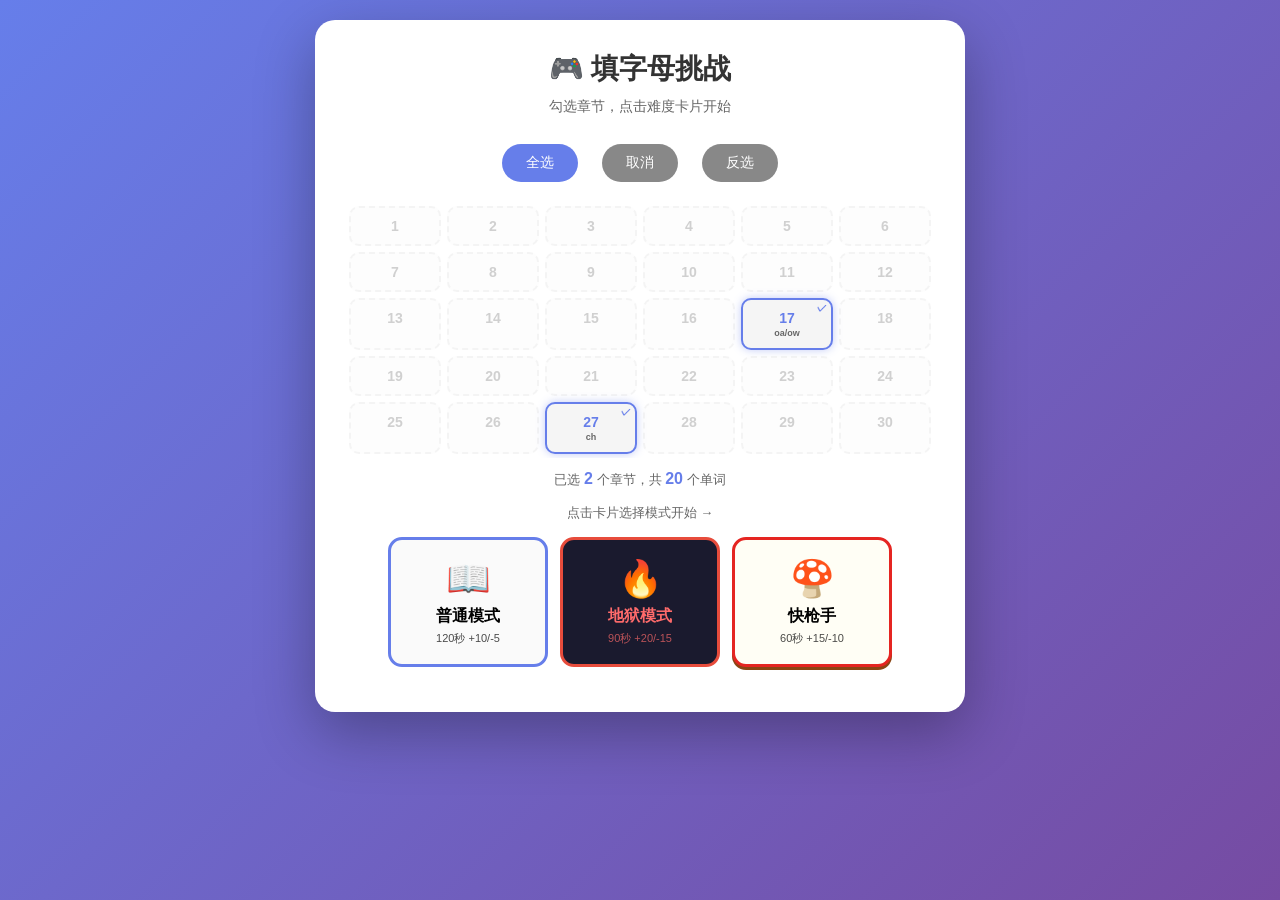
==== commit 5209ec99: "修复滚动/重组流程：昵称头像移到结束后/排行榜top20" ====
--- a/games/word-fill/index.html
+++ b/games/word-fill/index.html
@@ -20,7 +20,7 @@
 }
 body.hell{--bg:#0a0a0a;--container-bg:#1a1a2e;--text:#ff6b6b;--sub:#f39c12;--stat-bg:#16213e;--stat-color:#e74c3c;--border:#e74c3c;--missing-border:#ff6b6b;--missing-bg:#2d132c;--missing-color:#ff6b6b;--filled-border:#f39c12;--filled-bg:#2d1b00;--filled-color:#f39c12;--key-left-bg:#c0392b;--key-left-hover:#a93226;--key-right-bg:#e67e22;--key-right-hover:#d35400;--progress-bg:#16213e;--progress-fill:linear-gradient(90deg,#ff6b6b,#ff4444,#ff6b6b);--btn-bg:linear-gradient(135deg,#e74c3c 0%,#c0392b 100%);--btn-shadow:rgba(231,76,60,0.5);--msg-success-bg:#2d1b00;--msg-success-color:#f39c12;--msg-error-bg:#2d132c;--msg-error-color:#ff4444;--h-shadow:0 0 40px rgba(255,68,68,0.3),0 20px 60px rgba(0,0,0,0.6);--glow:0 0 20px rgba(255,68,68,0.4);--particle:block}
 body.mario{--bg:linear-gradient(180deg,#5c94fc 0%,#4a7de0 40%,#b8d4ff 100%);--container-bg:#fffef5;--text:#e52521;--sub:#8b4513;--stat-bg:#fff8e1;--stat-color:#e52521;--border:#e52521;--missing-border:#fbd000;--missing-bg:#fff8e1;--missing-color:#8b4513;--filled-border:#43b047;--filled-bg:#e8f5e9;--filled-color:#43b047;--key-left-bg:#e52521;--key-left-hover:#c41e1a;--key-right-bg:#43b047;--key-right-hover:#388e3c;--progress-bg:#e0e0e0;--progress-fill:linear-gradient(90deg,#fbd000,#e52521);--btn-bg:linear-gradient(135deg,#e52521 0%,#43b047 100%);--btn-shadow:rgba(229,37,33,0.4);--msg-success-bg:#c8e6c9;--msg-success-color:#2e7d32;--msg-error-bg:#ffcdd2;--msg-error-color:#c62828;--h-shadow:0 8px 0 #8b4513,0 20px 60px rgba(0,0,0,0.2);--glow:0 0 15px rgba(251,208,0,0.5);--particle:none}
-body{font-family:'Segoe UI','PingFang SC',sans-serif;background:var(--bg);min-height:100vh;display:flex;justify-content:center;align-items:center;padding:20px;transition:background .8s ease;position:relative;overflow:hidden}
+body{font-family:'Segoe UI','PingFang SC',sans-serif;background:var(--bg);min-height:100vh;display:flex;justify-content:center;align-items:flex-start;padding:20px;transition:background .8s ease;position:relative;overflow-x:hidden;overflow-y:auto}
 .flame-particles{display:var(--particle);position:fixed;top:0;left:0;width:100%;height:100%;pointer-events:none;z-index:0}
 .flame{position:absolute;bottom:-10px;border-radius:50%;animation:rise linear infinite;opacity:0}
 @keyframes rise{0%{transform:translateY(0)scale(0);opacity:0}10%{opacity:.8}90%{opacity:.2}100%{transform:translateY(-100vh)scale(1.5);opacity:0}}
@@ -161,8 +161,7 @@
 <div class="list-grid" id="listGrid"></div>
 <div class="list-summary" id="listSummary"></div>
 <div style="text-align:center;margin:15px 0"><p style="color:var(--sub);font-size:13px;margin-bottom:10px">点击卡片选择模式开始 →</p>
-<div class="mode-cards"><div class="mode-card normal-card" onclick="selectModeCard('normal',this)"><div class="mode-icon">📖</div><div class="mode-name">普通模式</div><div class="mode-desc">120秒  +10/-5</div></div><div class="mode-card hell-card" onclick="selectModeCard('hell',this)"><div class="mode-icon">🔥</div><div class="mode-name">地狱模式</div><div class="mode-desc">90秒  +20/-15</div></div><div class="mode-card mario-card" onclick="selectModeCard('mario',this)"><div class="mode-icon">🍄</div><div class="mode-name">快枪手</div><div class="mode-desc">60秒  +15/-10</div></div></div></div>
-<div style="text-align:center;margin-top:8px"><span class="skip-link" onclick="goToPlayerSetup()">👤 修改头像和昵称</span></div></div>
+<div class="mode-cards"><div class="mode-card normal-card" onclick="selectModeCard('normal',this)"><div class="mode-icon">📖</div><div class="mode-name">普通模式</div><div class="mode-desc">120秒  +10/-5</div></div><div class="mode-card hell-card" onclick="selectModeCard('hell',this)"><div class="mode-icon">🔥</div><div class="mode-name">地狱模式</div><div class="mode-desc">90秒  +20/-15</div></div><div class="mode-card mario-card" onclick="selectModeCard('mario',this)"><div class="mode-icon">🍄</div><div class="mode-name">快枪手</div><div class="mode-desc">60秒  +15/-10</div></div></div></div></div>
 
 <!-- 玩家设置 -->
 <div id="playerScreen" style="display:none"><h1>👤 你的身份</h1><p class="subtitle">选头像和昵称（可以跳过）</p>
@@ -184,8 +183,17 @@
 <button class="btn btn-sm" onclick="endGame()" style="margin-top:15px;background:#888">结束挑战</button></div>
 
 <!-- 结果+排行榜 -->
-<div id="endScreen" style="display:none"><h1 id="endTitle">🎉 挑战结束！</h1><div class="final-score" id="finalScore">0</div><p id="resultText" style="color:var(--sub);margin-bottom:20px"></p>
-<div class="leaderboard"><div class="lb-title" id="lbTitle">🏆 排行榜</div><div id="lbContent"></div></div>
+<div id="endScreen" style="display:none"><h1 id="endTitle">\ud83c\udf89 Challenge Over!</h1><div class="final-score" id="finalScore">0</div><p id="resultText" style="color:var(--sub);margin-bottom:20px"></p>
+<div id="endPlayerSetup" style="margin:15px 0">
+<p style="text-align:center;font-size:14px;color:var(--text);margin-bottom:10px">\ud83c\udfc6 Join the leaderboard?</p>
+<div style="text-align:center"><div id="endPreviewAvatar" style="display:inline-block;width:48px;height:48px;border:3px solid var(--border);border-radius:10px;overflow:hidden;margin-bottom:6px"></div></div>
+<p style="text-align:center;font-size:12px;color:var(--sub);margin-bottom:6px">Pick avatar</p>
+<div class="avatar-grid" id="endAvatarGrid" style="max-height:200px;grid-template-columns:repeat(10,1fr)"></div>
+<div style="text-align:center;margin:12px 0"><input type="text" class="name-input" id="endPlayerName" placeholder="Enter your name..." maxlength="12"></div>
+<div class="name-hint">Leave blank to skip</div>
+<button class="btn btn-sm" onclick="submitEndPlayer()" style="margin-top:8px">Save & Show Leaderboard</button>
+</div>
+<div class="leaderboard" id="leaderboardSection" style="display:none"><div class="lb-title" id="lbTitle">\ud83c\udfc6 Leaderboard</div><div id="lbContent"></div></div>
 <div class="word-list" id="wordList"></div>
 <button class="btn" onclick="restartGame()">再来一次</button><button class="btn btn-sm" onclick="showVocabScreen()" style="background:#888">重新选择</button></div>
 </div>
@@ -291,7 +299,7 @@
   const k = 'wordfill_lb_' + mode + '_' + listId;
   const dedup = new Map();
   entries.forEach(e => { const ex = dedup.get(e.name); if (!ex || e.score > ex.score) dedup.set(e.name, e); });
-  const arr = Array.from(dedup.values()).sort((a, b) => b.score - a.score).slice(0, 10);
+  const arr = Array.from(dedup.values()).sort((a, b) => b.score - a.score).slice(0, 20);
   localStorage.setItem(k, JSON.stringify(arr));
   return arr;
 }
@@ -431,6 +439,25 @@
     missingIndices = ai.slice(0, nh).sort(function (a, b) { return a - b; });
   }
   renderWord(); updateProgress();
+  if (gameMode === 'hell') speakWord(currentWord.word, 2);
+}
+function speakWord(word, times) {
+  if (!('speechSynthesis' in window)) return;
+  window.speechSynthesis.cancel();
+  var voices = window.speechSynthesis.getVoices();
+  var enVoice = voices.find(function (v) { return v.lang.startsWith('en'); });
+  for (var i = 0; i < times; i++) {
+    (function (delay) {
+      setTimeout(function () {
+        var u = new SpeechSynthesisUtterance(word);
+        u.lang = 'en-US';
+        u.rate = 0.75;
+        u.pitch = 1.1;
+        if (enVoice) u.voice = enVoice;
+        window.speechSynthesis.speak(u);
+      }, delay);
+    })(i * 1200);
+  }
 }
 
 function renderWord() {
@@ -444,7 +471,7 @@
     c.appendChild(b);
   }
   document.getElementById('currentNum').textContent = currentWordIndex + 1;
-  document.getElementById('wordMeaning').innerHTML = gameMode === 'hell' ? '<span style="opacity:0.6;font-size:13px">\ud83d\udd0d Meaning: </span>' + currentWord.meaning : '';
+  document.getElementById('wordMeaning').innerHTML = gameMode === 'hell' ? '<span style="opacity:0.6;font-size:13px">\ud83d\udd0a Listen & Spell: </span>' + currentWord.meaning : '';
 }
 
 function handleInput(letter) {
@@ -513,14 +540,38 @@
   else if (gameMode === 'mario') rt = score >= 120 ? '\u2b50 Super Quickdraw!' : (score >= 80 ? '\ud83c\udf44 Powered Up!' : (score >= 0 ? '\ud83c\udf1f Not bad' : '\ud83d\udc22 Tripped'));
   else rt = score >= 200 ? '\ud83c\udfc6 Word Master!' : (score >= 100 ? '\ud83d\udc4d Nice!' : (score >= 0 ? '\ud83d\udcaa Keep going' : '\ud83d\udcda Study more'));
   document.getElementById('resultText').textContent = rt;
-  var name = playerData.name.trim();
-  var listKey = getListKey();
-  if (name) { addToLB(gameMode, listKey, { name: name, score: score, avatar: playerData.avatar, date: new Date().toISOString().slice(0, 10) }); }
-  renderLeaderboard();
   document.getElementById('wordList').innerHTML = words.map(function (w, i) {
     var r = gameResults.find(function (g) { return g.word === w.word; });
     return '<div class="word-item"><span>' + (i + 1) + '. ' + w.word + ' <small>(' + w.meaning + ')</small></span>' + (r ? '<span class="correct">\u2713</span>' : '<span class="wrong">\u2717</span>') + '</div>';
   }).join('');
+  document.getElementById('endPlayerSetup').style.display = 'block';
+  document.getElementById('leaderboardSection').style.display = 'none';
+  document.getElementById('endPlayerName').value = playerData.name || '';
+  renderEndAvatarGrid();
+  updateEndPreview();
+  if (playerData.name.trim()) { submitEndPlayer(); }
+}
+function renderEndAvatarGrid() {
+  var grid = document.getElementById('endAvatarGrid');
+  grid.innerHTML = '';
+  ALL_AVATARS.forEach(function (av, i) {
+    var cell = document.createElement('div');
+    cell.className = 'avatar-cell' + (i === playerData.avatar ? ' selected' : '');
+    cell.onclick = function () { playerData.avatar = i; renderEndAvatarGrid(); updateEndPreview(); };
+    renderPixelAvatar(cell, av, 28);
+    grid.appendChild(cell);
+  });
+}
+function updateEndPreview() { var av = ALL_AVATARS[playerData.avatar]; renderPixelAvatar(document.getElementById('endPreviewAvatar'), av, 44); }
+document.getElementById('endPlayerName').addEventListener('input', function () { playerData.name = this.value.trim(); });
+function submitEndPlayer() {
+  savePlayer(playerData);
+  var name = playerData.name.trim();
+  var listKey = getListKey();
+  if (name) { addToLB(gameMode, listKey, { name: name, score: score, avatar: playerData.avatar, date: new Date().toISOString().slice(0, 10) }); }
+  document.getElementById('endPlayerSetup').style.display = 'none';
+  document.getElementById('leaderboardSection').style.display = 'block';
+  renderLeaderboard();
 }
 
 function renderLeaderboard() {
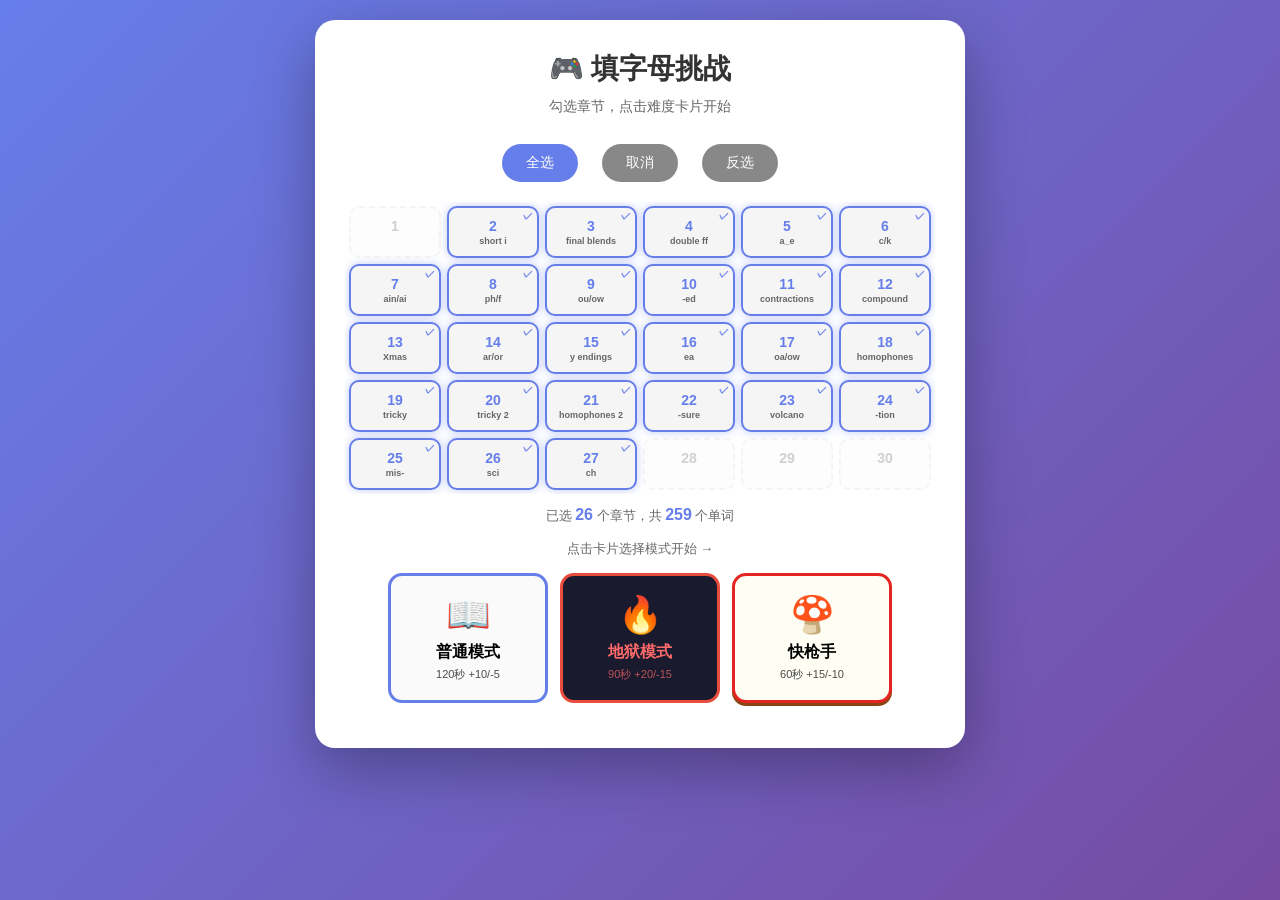
==== commit 9dab7a0b: "Add vocabulary Lists 2-26 (total 259 words across 26 lists)" ====
--- a/games/word-fill/index.html
+++ b/games/word-fill/index.html
@@ -203,6 +203,185 @@
   const lists = [];
   for (let i = 1; i <= 30; i++) {
     const w = [];
+    if (i === 2) w.push(
+      { word: 'TEXT', meaning: '\u6587\u672c' },
+      { word: 'MEND', meaning: '\u4fee\u7406' },
+      { word: 'SILK', meaning: '\u4e1d\u7ef8' },
+      { word: 'DAMP', meaning: '\u6f6e\u6e7f' },
+      { word: 'MELT', meaning: '\u7194\u5316' },
+      { word: 'BUMP', meaning: '\u78b0\u649e' },
+      { word: 'FACT', meaning: '\u4e8b\u5b9e' },
+      { word: 'LOFT', meaning: '\u9601\u697c' },
+      { word: 'RISK', meaning: '\u98ce\u9669' },
+      { word: 'WINK', meaning: '\u7728\u773c' }
+    );
+    if (i === 3) w.push(
+      { word: 'SWIFT', meaning: '\u8fc5\u901f\u7684' },
+      { word: 'STAND', meaning: '\u7ad9\u7acb' },
+      { word: 'BLUNT', meaning: '\u9492\u7684' },
+      { word: 'DRIFT', meaning: '\u6f02\u6d41' },
+      { word: 'CRISP', meaning: '\u8106\u7684' },
+      { word: 'GRUNT', meaning: '\u5495\u5495\u58f0' },
+      { word: 'CREPT', meaning: '\u722c\u884c' },
+      { word: 'SLEPT', meaning: '\u7761\u89c9' },
+      { word: 'PRINT', meaning: '\u6253\u5370' },
+      { word: 'SPLIT', meaning: '\u62c6\u5206' }
+    );
+    if (i === 4) w.push(
+      { word: 'CUFF', meaning: '\u8896\u53e3' },
+      { word: 'CLIFF', meaning: '\u60ac\u5d16' },
+      { word: 'SNIFF', meaning: '\u55c5' },
+      { word: 'PUFF', meaning: '\u5439\u6c14' },
+      { word: 'MISS', meaning: '\u9519\u8fc7' },
+      { word: 'STILL', meaning: '\u4ecd\u7136' },
+      { word: 'PRESS', meaning: '\u6309\u538b' },
+      { word: 'BUZZ', meaning: '\u55e1\u55e1\u58f0' },
+      { word: 'FRIZZ', meaning: '\u5377\u66f2' }
+    );
+    if (i === 5) w.push(
+      { word: 'CAME', meaning: '\u6765' },
+      { word: 'FLAME', meaning: '\u706b\u7130' },
+      { word: 'SPADE', meaning: '\u9525\u5b50' },
+      { word: 'PALE', meaning: '\u82cd\u767d\u7684' },
+      { word: 'STEVE', meaning: '\u53f2\u8482\u592b' },
+      { word: 'WHILE', meaning: '\u5f53...\u65f6' },
+      { word: 'INSIDE', meaning: '\u5728\u5185\u90e8' },
+      { word: 'FROZE', meaning: '\u51bb\u7ed3' },
+      { word: 'THOSE', meaning: '\u90a3\u4e9b' },
+      { word: 'TUNE', meaning: '\u65cb\u5f8b' }
+    );
+    if (i === 6) w.push(
+      { word: 'CAPE', meaning: '\u62ab\u80a9' },
+      { word: 'CONE', meaning: '\u5706\u9525' },
+      { word: 'KISS', meaning: '\u4eb2\u543b' },
+      { word: 'KIND', meaning: '\u5584\u826f' },
+      { word: 'KEEP', meaning: '\u4fdd\u6301' },
+      { word: 'CUB', meaning: '\u5e7c\u517d' },
+      { word: 'KEN', meaning: '\u80af' },
+      { word: 'COT', meaning: '\u5c0f\u5e8a' },
+      { word: 'CUT', meaning: '\u5207\u5272' },
+      { word: 'KING', meaning: '\u56fd\u738b' }
+    );
+    if (i === 7) w.push(
+      { word: 'WAIT', meaning: '\u7b49\u5f85' },
+      { word: 'NAIL', meaning: '\u6307\u7532' },
+      { word: 'EXPLAIN', meaning: '\u89e3\u91ca' },
+      { word: 'GRAIN', meaning: '\u7c73\u7c92' },
+      { word: 'PLAIN', meaning: '\u5e73\u539f' },
+      { word: 'AGAIN', meaning: '\u518d\u4e00\u6b21' },
+      { word: 'STAIN', meaning: '\u6c61\u70b9' },
+      { word: 'PAIN', meaning: '\u75bc\u75db' },
+      { word: 'DRAIN', meaning: '\u6392\u6c34' },
+      { word: 'RAIN', meaning: '\u96e8' }
+    );
+    if (i === 8) w.push(
+      { word: 'FACT', meaning: '\u4e8b\u5b9e' },
+      { word: 'FAMILY', meaning: '\u5bb6\u5ead' },
+      { word: 'LEAF', meaning: '\u53f6\u5b50' },
+      { word: 'PHONE', meaning: '\u7535\u8bdd' },
+      { word: 'PHOTO', meaning: '\u7167\u7247' },
+      { word: 'GRAPH', meaning: '\u56fe\u8868' },
+      { word: 'DOLPHIN', meaning: '\u6d77\u8c5a' },
+      { word: 'FUNNY', meaning: '\u6709\u8da3\u7684' },
+      { word: 'HALF', meaning: '\u4e00\u534a' },
+      { word: 'TROPHY', meaning: '\u5956\u676f' }
+    );
+    if (i === 9) w.push(
+      { word: 'FOUND', meaning: '\u53d1\u73b0' },
+      { word: 'ROUND', meaning: '\u5706\u7684' },
+      { word: 'CLOUD', meaning: '\u4e91' },
+      { word: 'HOUSE', meaning: '\u623f\u5b50' },
+      { word: 'LOUD', meaning: '\u5927\u58f0\u7684' },
+      { word: 'HOW', meaning: '\u5982\u4f55' },
+      { word: 'NOW', meaning: '\u73b0\u5728' },
+      { word: 'BROWN', meaning: '\u68d5\u8272' },
+      { word: 'CROWN', meaning: '\u7687\u51a0' },
+      { word: 'CROWD', meaning: '\u4eba\u7fa4' }
+    );
+    if (i === 10) w.push(
+      { word: 'CLICKED', meaning: '\u70b9\u51fb' },
+      { word: 'SNIFFED', meaning: '\u55c5\u4e86' },
+      { word: 'LOCKED', meaning: '\u9501\u4e86' },
+      { word: 'SHAVED', meaning: '\u5241\u4e86' },
+      { word: 'BANGED', meaning: '\u7838\u4e86' },
+      { word: 'STAYED', meaning: '\u505c\u7559' },
+      { word: 'PLANNED', meaning: '\u8ba1\u5212' },
+      { word: 'CHATTED', meaning: '\u804a\u5929' },
+      { word: 'NODDED', meaning: '\u70b9\u5934' },
+      { word: 'SHOUTED', meaning: '\u5927\u558a' }
+    );
+    if (i === 11) w.push(
+      { word: 'I\'M', meaning: '\u6211\u662f' },
+      { word: 'WASN\'T', meaning: '\u4e0d\u662f' },
+      { word: 'IT\'S', meaning: '\u5b83\u662f' },
+      { word: 'HAVEN\'T', meaning: '\u6ca1\u6709' },
+      { word: 'DON\'T', meaning: '\u4e0d\u8981' },
+      { word: 'CAN\'T', meaning: '\u4e0d\u80fd' },
+      { word: 'ISN\'T', meaning: '\u4e0d\u662f' },
+      { word: 'DIDN\'T', meaning: '\u6ca1\u505a' },
+      { word: 'HASN\'T', meaning: '\u6ca1\u6709' },
+      { word: 'SHOULDN\'T', meaning: '\u4e0d\u5e94\u8be5' }
+    );
+    if (i === 12) w.push(
+      { word: 'INTO', meaning: '\u8fdb\u5165' },
+      { word: 'ONTO', meaning: '\u5230...\u4e0a' },
+      { word: 'INSIDE', meaning: '\u5185\u90e8' },
+      { word: 'BLACKBIRD', meaning: '\u9e26\u9e26' },
+      { word: 'STARFISH', meaning: '\u6d77\u661f' },
+      { word: 'OUTSIDE', meaning: '\u5916\u9762' },
+      { word: 'TOOTHBRUSH', meaning: '\u7259\u5237' },
+      { word: 'POPCORN', meaning: '\u7206\u7c73\u82b1' },
+      { word: 'BACKPACK', meaning: '\u80cc\u5305' },
+      { word: 'CUPCAKE', meaning: '\u7eb8\u676f\u86cb\u7cd5' }
+    );
+    if (i === 13) w.push(
+      { word: 'MERRY CHRISTMAS', meaning: '\u5723\u8bde\u5feb\u4e50' },
+      { word: 'PRESENT', meaning: '\u793c\u7269' },
+      { word: 'REINDEER', meaning: '\u9a6d\u9e7f' },
+      { word: 'SLEIGH', meaning: '\u96ea\u6a47' },
+      { word: 'ELF', meaning: '\u5c0f\u7cbe\u7075' },
+      { word: 'ELVES', meaning: '\u5c0f\u7cbe\u7075\u4eec' },
+      { word: 'UNWRAP', meaning: '\u6253\u5f00' },
+      { word: 'WRAPPING', meaning: '\u5305\u88c5' },
+      { word: 'JINGLE', meaning: '\u53ee\u5f53\u58f0' },
+      { word: 'GINGERBREAD', meaning: '\u59dc\u997c' }
+    );
+    if (i === 14) w.push(
+      { word: 'GARDEN', meaning: '\u82b1\u56ed' },
+      { word: 'FARM', meaning: '\u519c\u573a' },
+      { word: 'PARK', meaning: '\u516c\u56ed' },
+      { word: 'ARTIST', meaning: '\u827a\u672f\u5bb6' },
+      { word: 'CARPET', meaning: '\u5730\u6bef' },
+      { word: 'STORM', meaning: '\u98ce\u66b4' },
+      { word: 'MORNING', meaning: '\u65e9\u4e0a' },
+      { word: 'REPORT', meaning: '\u62a5\u544a' },
+      { word: 'HORSE', meaning: '\u9a6c' },
+      { word: 'NORTH', meaning: '\u5317\u65b9' }
+    );
+    if (i === 15) w.push(
+      { word: 'CRY', meaning: '\u54ed' },
+      { word: 'FLY', meaning: '\u98de' },
+      { word: 'SHY', meaning: '\u5bb3\u7f9e' },
+      { word: 'SPY', meaning: '\u95f4\u8c0d' },
+      { word: 'SLY', meaning: '\u72e1\u733e' },
+      { word: 'NOBODY', meaning: '\u6ca1\u4eba' },
+      { word: 'PUPPY', meaning: '\u5c0f\u72d7' },
+      { word: 'CHEEKY', meaning: '\u80e1\u95f9\u7684' },
+      { word: 'FAMILY', meaning: '\u5bb6\u5ead' },
+      { word: 'EMPTY', meaning: '\u7a7a\u7684' }
+    );
+    if (i === 16) w.push(
+      { word: 'CLEAN', meaning: '\u5e72\u51c0' },
+      { word: 'REACHED', meaning: '\u5230\u8fbe' },
+      { word: 'HEATER', meaning: '\u6696\u6c14' },
+      { word: 'LEAPFROG', meaning: '\u8df3\u8df4\u6e38\u620f' },
+      { word: 'PEACH', meaning: '\u6843\u5b50' },
+      { word: 'SHEET', meaning: '\u5e8a\u5355' },
+      { word: 'WEEKEND', meaning: '\u5468\u672b' },
+      { word: 'THREE', meaning: '\u4e09' },
+      { word: 'WHEEL', meaning: '\u8f66\u8f6e' },
+      { word: 'BETWEEN', meaning: '\u5728\u4e4b\u95f4' }
+    );
     if (i === 17) w.push(
       { word: 'TOAST', meaning: '\u5410\u53f8' },
       { word: 'SOAKING', meaning: '\u6d78\u6ce1' },
@@ -215,6 +394,114 @@
       { word: 'WINDOW', meaning: '\u7a97\u6237' },
       { word: 'PILLOW', meaning: '\u6795\u5934' }
     );
+    if (i === 18) w.push(
+      { word: 'BALL', meaning: '\u7403' },
+      { word: 'BOWL', meaning: '\u7897' },
+      { word: 'GREAT', meaning: '\u4f1f\u5927' },
+      { word: 'GRATE', meaning: '\u7089\u680f' },
+      { word: 'GROAN', meaning: '\u547c\u5431' },
+      { word: 'GROWN', meaning: '\u6210\u957f' },
+      { word: 'HEEL', meaning: '\u811a\u8ddf' },
+      { word: 'HEAL', meaning: '\u6cbb\u6108' },
+      { word: 'HEAR', meaning: '\u542c\u5230' },
+      { word: 'HERE', meaning: '\u8fd9\u91cc' }
+    );
+    if (i === 19) w.push(
+      { word: 'ARRIVE', meaning: '\u5230\u8fbe' },
+      { word: 'BUILD', meaning: '\u5efa\u9020' },
+      { word: 'BUSY', meaning: '\u5fd9\u788c' },
+      { word: 'BUSINESS', meaning: '\u5546\u52a1' },
+      { word: 'CAUGHT', meaning: '\u6293\u4f4f' },
+      { word: 'CIRCLE', meaning: '\u5706' },
+      { word: 'CERTAIN', meaning: '\u786e\u5b9a' },
+      { word: 'DECIDE', meaning: '\u51b3\u5b9a' },
+      { word: 'DIFFERENT', meaning: '\u4e0d\u540c' },
+      { word: 'DISAPPEAR', meaning: '\u6d88\u5931' }
+    );
+    if (i === 20) w.push(
+      { word: 'DIFFICULT', meaning: '\u56f0\u96be' },
+      { word: 'EARLY', meaning: '\u65e9\u65e9' },
+      { word: 'EARTH', meaning: '\u5730\u7403' },
+      { word: 'EXERCISE', meaning: '\u953b\u70bc' },
+      { word: 'FAMOUS', meaning: '\u8457\u540d' },
+      { word: 'FEBRUARY', meaning: '\u4e8c\u6708' },
+      { word: 'FRUIT', meaning: '\u6c34\u679c' },
+      { word: 'GROUP', meaning: '\u7ec4' },
+      { word: 'GUIDE', meaning: '\u5411\u5bfc' },
+      { word: 'HEART', meaning: '\u5fc3\u810f' }
+    );
+    if (i === 21) w.push(
+      { word: 'SEEN', meaning: '\u770b\u89c1' },
+      { word: 'SCENE', meaning: '\u573a\u666f' },
+      { word: 'NOT', meaning: '\u4e0d' },
+      { word: 'KNOT', meaning: '\u7ed3' },
+      { word: 'MAIN', meaning: '\u4e3b\u8981' },
+      { word: 'MANE', meaning: '\u9b03\u6bdb' },
+      { word: 'MAIL', meaning: '\u90ae\u4ef6' },
+      { word: 'MALE', meaning: '\u7537\u6027' },
+      { word: 'MEAT', meaning: '\u8089' },
+      { word: 'MEET', meaning: '\u89c1\u9762' }
+    );
+    if (i === 22) w.push(
+      { word: 'MEASURE', meaning: '\u6d4b\u91cf' },
+      { word: 'TREASURE', meaning: '\u8d22\u5b9d' },
+      { word: 'PLEASURE', meaning: '\u5feb\u4e50' },
+      { word: 'ENCLOSURE', meaning: '\u56f4\u680f' },
+      { word: 'LEISURE', meaning: '\u95f2\u6687' },
+      { word: 'COMPOSURE', meaning: '\u9547\u9759' },
+      { word: 'PRESSURE', meaning: '\u538b\u529b' },
+      { word: 'CLOSURE', meaning: '\u7ed3\u675f' },
+      { word: 'DISCLOSURE', meaning: '\u62ab\u9732' },
+      { word: 'ASSURE', meaning: '\u4fdd\u8bc1' }
+    );
+    if (i === 23) w.push(
+      { word: 'ROCK', meaning: '\u5ca9\u77f3' },
+      { word: 'STONE', meaning: '\u77f3\u5934' },
+      { word: 'EARTH', meaning: '\u5730\u7403' },
+      { word: 'GROUND', meaning: '\u5730\u9762' },
+      { word: 'SHAKE', meaning: '\u6447\u6643' },
+      { word: 'CRACK', meaning: '\u88c2\u7f1d' },
+      { word: 'LAVA', meaning: '\u7194\u5ca9' },
+      { word: 'ASH', meaning: '\u7070\u70ec' },
+      { word: 'HEAT', meaning: '\u70ed' },
+      { word: 'DUST', meaning: '\u5c18\u571f' }
+    );
+    if (i === 24) w.push(
+      { word: 'ACTION', meaning: '\u884c\u52a8' },
+      { word: 'INVENTION', meaning: '\u53d1\u660e' },
+      { word: 'INJECTION', meaning: '\u6ce8\u5c04' },
+      { word: 'HESITATION', meaning: '\u72b9\u8c6b' },
+      { word: 'COMPLETION', meaning: '\u5b8c\u6210' },
+      { word: 'SUBTRACTION', meaning: '\u51cf\u6cd5' },
+      { word: 'LOCATION', meaning: '\u4f4d\u7f6e' },
+      { word: 'CAUTION', meaning: '\u5c0f\u5fc3' },
+      { word: 'POTION', meaning: '\u9b54\u836f' },
+      { word: 'QUESTION', meaning: '\u95ee\u9898' }
+    );
+    if (i === 25) w.push(
+      { word: 'MISHEARD', meaning: '\u542c\u9519' },
+      { word: 'MISTREAT', meaning: '\u8650\u5f85' },
+      { word: 'MISUSE', meaning: '\u8bef\u7528' },
+      { word: 'MISLEAD', meaning: '\u8bef\u5bfc' },
+      { word: 'MISTAKE', meaning: '\u9519\u8bef' },
+      { word: 'MISINTERPRET', meaning: '\u8bef\u89e3' },
+      { word: 'MISMATCH', meaning: '\u4e0d\u5339\u914d' },
+      { word: 'MISBEHAVE', meaning: '\u4e0d\u89c4\u77e9' },
+      { word: 'MISFORTUNE', meaning: '\u4e0d\u5e78' },
+      { word: 'MISUNDERSTOOD', meaning: '\u88ab\u8bef\u89e3' }
+    );
+    if (i === 26) w.push(
+      { word: 'SCIENCE', meaning: '\u79d1\u5b66' },
+      { word: 'SCENE', meaning: '\u573a\u666f' },
+      { word: 'DISCIPLINE', meaning: '\u7eaa\u5f8b' },
+      { word: 'FASCINATE', meaning: '\u8ff7\u4f4f' },
+      { word: 'CRESCENT', meaning: '\u65b0\u6708' },
+      { word: 'MUSCLE', meaning: '\u808c\u8089' },
+      { word: 'SCISSORS', meaning: '\u526a\u5200' },
+      { word: 'SCENIC', meaning: '\u98ce\u666f\u7f8e\u7684' },
+      { word: 'OBSCENE', meaning: '\u4e0b\u6d41' },
+      { word: 'ASCEND', meaning: '\u4e0a\u5347' }
+    );
     if (i === 27) w.push(
       { word: 'CHEMIST', meaning: '\u5316\u5b66\u5bb6' },
       { word: 'SCHEME', meaning: '\u8ba1\u5212\u65b9\u6848' },
@@ -227,7 +514,14 @@
       { word: 'TECHNOLOGY', meaning: '\u79d1\u6280' },
       { word: 'CHAOS', meaning: '\u6df7\u4e71' }
     );
-    const labels = { 17: 'oa/ow', 27: 'ch' };
+    const labels = {
+      2: 'short i', 3: 'final blends', 4: 'double ff', 5: 'a_e', 6: 'c/k',
+      7: 'ain/ai', 8: 'ph/f', 9: 'ou/ow', 10: '-ed', 11: 'contractions',
+      12: 'compound', 13: 'Xmas', 14: 'ar/or', 15: 'y endings', 16: 'ea',
+      17: 'oa/ow', 18: 'homophones', 19: 'tricky', 20: 'tricky 2',
+      21: 'homophones 2', 22: '-sure', 23: 'volcano', 24: '-tion',
+      25: 'mis-', 26: 'sci', 27: 'ch'
+    };
     lists.push({ id: 'list' + i, num: i, label: labels[i] || '', words: w });
   }
   return lists;
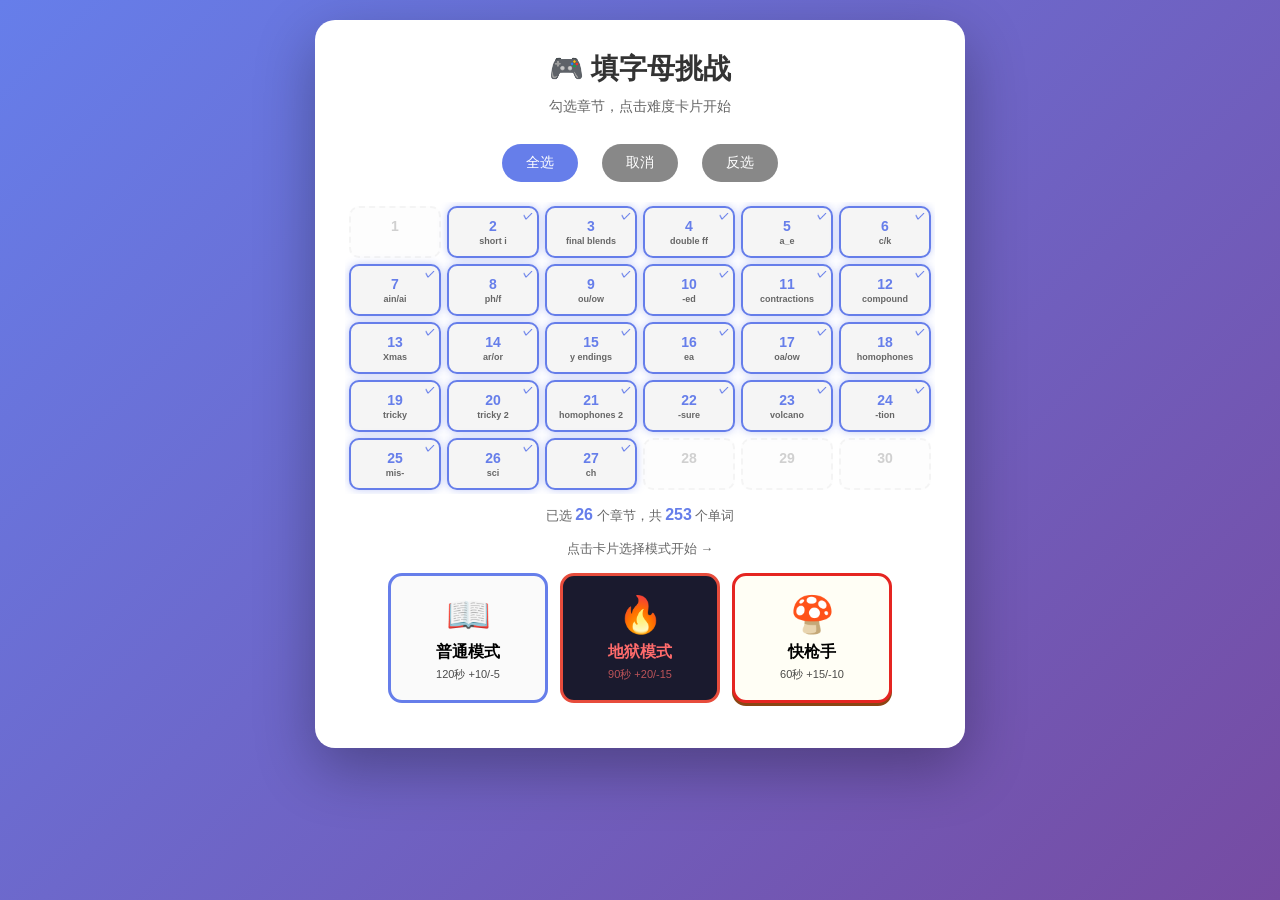
==== commit e452316c: "Dedup words (253 unique), random order, word count picker for >30 words" ====
--- a/games/word-fill/index.html
+++ b/games/word-fill/index.html
@@ -92,10 +92,19 @@
 .avatar-cell{aspect-ratio:1;border:3px solid transparent;border-radius:8px;cursor:pointer;display:flex;align-items:center;justify-content:center;transition:all .15s;background:var(--container-bg)}
 .avatar-cell:hover{border-color:var(--stat-color);transform:scale(1.15);z-index:1}
 .avatar-cell.selected{border-color:var(--stat-color);box-shadow:0 0 15px var(--btn-shadow)}
-.pixel-avatar{display:grid;grid-template-columns:repeat(8,1fr);width:100%;height:100%;padding:2px}
+.pixel-avatar{display:grid;grid-template-columns:repeat(12,1fr);width:100%;height:100%;padding:2px}
 .pixel-cell{border-radius:1px}
 .name-input{width:100%;max-width:300px;padding:12px 16px;font-size:16px;border:3px solid var(--border);border-radius:12px;text-align:center;background:var(--container-bg);color:var(--text);outline:none;transition:border-color .3s}
 .name-input:focus{border-color:var(--stat-color)}
+/* 数量选择滑块 */
+.slider-container{margin:20px 0;padding:0 10px}
+.slider-container input[type=range]{width:100%;height:18px;-webkit-appearance:none;appearance:none;background:var(--progress-bg);border-radius:9px;outline:none}
+.slider-container input[type=range]::-webkit-slider-thumb{-webkit-appearance:none;appearance:none;width:40px;height:40px;border-radius:50%;background:var(--stat-color);cursor:pointer;border:3px solid #fff;box-shadow:0 2px 8px rgba(0,0,0,.2);transition:transform .15s}
+.slider-container input[type=range]::-webkit-slider-thumb:hover{transform:scale(1.2)}
+.slider-labels{display:flex;justify-content:space-between;margin-top:8px;font-size:13px;color:var(--sub)}
+.slider-value{font-size:28px;font-weight:bold;color:var(--stat-color)}
+.slider-value-unit{font-size:14px;color:var(--sub)}
+.cp-hint{text-align:center;font-size:12px;color:var(--sub);margin-top:6px}
 .name-hint{text-align:center;font-size:12px;color:var(--sub);margin-top:6px}
 .skip-link{text-align:center;margin-top:10px;font-size:13px;color:var(--sub);cursor:pointer;text-decoration:underline}
 .skip-link:hover{color:var(--stat-color)}
@@ -163,6 +172,12 @@
 <div style="text-align:center;margin:15px 0"><p style="color:var(--sub);font-size:13px;margin-bottom:10px">点击卡片选择模式开始 →</p>
 <div class="mode-cards"><div class="mode-card normal-card" onclick="selectModeCard('normal',this)"><div class="mode-icon">📖</div><div class="mode-name">普通模式</div><div class="mode-desc">120秒  +10/-5</div></div><div class="mode-card hell-card" onclick="selectModeCard('hell',this)"><div class="mode-icon">🔥</div><div class="mode-name">地狱模式</div><div class="mode-desc">90秒  +20/-15</div></div><div class="mode-card mario-card" onclick="selectModeCard('mario',this)"><div class="mode-icon">🍄</div><div class="mode-name">快枪手</div><div class="mode-desc">60秒  +15/-10</div></div></div></div></div>
 
+<!-- 数量选择器 -->
+<div id="countPicker" style="display:none"><h1>📊 选多少单词？</h1><p class="subtitle" id="cpSubtitle">你选了 <strong id="cpTotal">0</strong> 个单词</p>
+<div class="slider-container"><input type="range" id="wordCountSlider" min="10" max="30" value="20" oninput="updateSliderValue()"><div class="slider-labels"><span>10</span><span class="slider-value" id="sliderValue">20</span><span id="sliderMax">30</span></div></div>
+<p class="cp-hint">从各章节均匀抽取，滑动选择数量</p>
+<div style="text-align:center;margin-top:15px"><button class="btn" onclick="confirmCount()">🎮 开始挑战</button><br><span class="skip-link" onclick="showVocabScreen()">← 返回选择</span></div></div>
+
 <!-- 玩家设置 -->
 <div id="playerScreen" style="display:none"><h1>👤 你的身份</h1><p class="subtitle">选头像和昵称（可以跳过）</p>
 <div style="text-align:center;margin:15px 0"><div id="previewAvatar" style="display:inline-block;width:64px;height:64px;border:3px solid var(--border);border-radius:12px;overflow:hidden"></div></div>
@@ -204,315 +219,309 @@
   for (let i = 1; i <= 30; i++) {
     const w = [];
     if (i === 2) w.push(
-      { word: 'TEXT', meaning: '\u6587\u672c' },
-      { word: 'MEND', meaning: '\u4fee\u7406' },
-      { word: 'SILK', meaning: '\u4e1d\u7ef8' },
-      { word: 'DAMP', meaning: '\u6f6e\u6e7f' },
-      { word: 'MELT', meaning: '\u7194\u5316' },
-      { word: 'BUMP', meaning: '\u78b0\u649e' },
-      { word: 'FACT', meaning: '\u4e8b\u5b9e' },
-      { word: 'LOFT', meaning: '\u9601\u697c' },
-      { word: 'RISK', meaning: '\u98ce\u9669' },
-      { word: 'WINK', meaning: '\u7728\u773c' }
+      { word: 'TEXT', def: 'written words', meaning: '\u6587\u672c' },
+      { word: 'MEND', def: 'to fix or repair', meaning: '\u4fee\u7406' },
+      { word: 'SILK', def: 'a soft shiny fabric', meaning: '\u4e1d\u7ef8' },
+      { word: 'DAMP', def: 'slightly wet', meaning: '\u6f6e\u6e7f' },
+      { word: 'MELT', def: 'to turn from solid to liquid', meaning: '\u7194\u5316' },
+      { word: 'BUMP', def: 'a small raised area', meaning: '\u78b0\u649e' },
+      { word: 'LOFT', def: 'a room at the top of a building', meaning: '\u9601\u697c' },
+      { word: 'RISK', def: 'the chance of danger or loss', meaning: '\u98ce\u9669' },
+      { word: 'WINK', def: 'to close one eye briefly', meaning: '\u7728\u773c' }
     );
     if (i === 3) w.push(
-      { word: 'SWIFT', meaning: '\u8fc5\u901f\u7684' },
-      { word: 'STAND', meaning: '\u7ad9\u7acb' },
-      { word: 'BLUNT', meaning: '\u9492\u7684' },
-      { word: 'DRIFT', meaning: '\u6f02\u6d41' },
-      { word: 'CRISP', meaning: '\u8106\u7684' },
-      { word: 'GRUNT', meaning: '\u5495\u5495\u58f0' },
-      { word: 'CREPT', meaning: '\u722c\u884c' },
-      { word: 'SLEPT', meaning: '\u7761\u89c9' },
-      { word: 'PRINT', meaning: '\u6253\u5370' },
-      { word: 'SPLIT', meaning: '\u62c6\u5206' }
+      { word: 'SWIFT', def: 'happening quickly', meaning: '\u8fc5\u901f\u7684' },
+      { word: 'STAND', def: 'to be on your feet', meaning: '\u7ad9\u7acb' },
+      { word: 'BLUNT', def: 'not sharp', meaning: '\u9492\u7684' },
+      { word: 'DRIFT', def: 'to be carried slowly by wind or water', meaning: '\u6f02\u6d41' },
+      { word: 'CRISP', def: 'firm and fresh', meaning: '\u8106\u7684' },
+      { word: 'GRUNT', def: 'a short deep sound', meaning: '\u5495\u5495\u58f0' },
+      { word: 'CREPT', def: 'moved slowly and quietly', meaning: '\u722c\u884c' },
+      { word: 'SLEPT', def: 'rested with eyes closed', meaning: '\u7761\u89c9' },
+      { word: 'PRINT', def: 'to produce writing on paper', meaning: '\u6253\u5370' },
+      { word: 'SPLIT', def: 'to divide into parts', meaning: '\u62c6\u5206' }
     );
     if (i === 4) w.push(
-      { word: 'CUFF', meaning: '\u8896\u53e3' },
-      { word: 'CLIFF', meaning: '\u60ac\u5d16' },
-      { word: 'SNIFF', meaning: '\u55c5' },
-      { word: 'PUFF', meaning: '\u5439\u6c14' },
-      { word: 'MISS', meaning: '\u9519\u8fc7' },
-      { word: 'STILL', meaning: '\u4ecd\u7136' },
-      { word: 'PRESS', meaning: '\u6309\u538b' },
-      { word: 'BUZZ', meaning: '\u55e1\u55e1\u58f0' },
-      { word: 'FRIZZ', meaning: '\u5377\u66f2' }
+      { word: 'CUFF', def: 'the end of a sleeve', meaning: '\u8896\u53e3' },
+      { word: 'CLIFF', def: 'a steep rock face', meaning: '\u60ac\u5d16' },
+      { word: 'SNIFF', def: 'to smell by breathing in', meaning: '\u55c5' },
+      { word: 'PUFF', def: 'a short burst of air or smoke', meaning: '\u5439\u6c14' },
+      { word: 'MISS', def: 'to fail to hit or reach', meaning: '\u9519\u8fc7' },
+      { word: 'STILL', def: 'not moving, continuing', meaning: '\u4ecd\u7136' },
+      { word: 'PRESS', def: 'to push firmly', meaning: '\u6309\u538b' },
+      { word: 'BUZZ', def: 'a humming sound', meaning: '\u55e1\u55e1\u58f0' },
+      { word: 'FRIZZ', def: 'curly and untidy hair', meaning: '\u5377\u66f2' }
     );
     if (i === 5) w.push(
-      { word: 'CAME', meaning: '\u6765' },
-      { word: 'FLAME', meaning: '\u706b\u7130' },
-      { word: 'SPADE', meaning: '\u9525\u5b50' },
-      { word: 'PALE', meaning: '\u82cd\u767d\u7684' },
-      { word: 'STEVE', meaning: '\u53f2\u8482\u592b' },
-      { word: 'WHILE', meaning: '\u5f53...\u65f6' },
-      { word: 'INSIDE', meaning: '\u5728\u5185\u90e8' },
-      { word: 'FROZE', meaning: '\u51bb\u7ed3' },
-      { word: 'THOSE', meaning: '\u90a3\u4e9b' },
-      { word: 'TUNE', meaning: '\u65cb\u5f8b' }
+      { word: 'CAME', def: 'arrived or moved closer', meaning: '\u6765' },
+      { word: 'FLAME', def: 'the hot bright part of a fire', meaning: '\u706b\u7130' },
+      { word: 'SPADE', def: 'a tool for digging', meaning: '\u9525\u5b50' },
+      { word: 'PALE', def: 'light in colour', meaning: '\u82cd\u767d\u7684' },
+      { word: 'STEVE', def: 'a boy\'s name', meaning: '\u53f2\u8482\u592b' },
+      { word: 'WHILE', def: 'during the time that', meaning: '\u5f53...\u65f6' },
+      { word: 'FROZE', def: 'became solid from cold', meaning: '\u51bb\u7ed3' },
+      { word: 'THOSE', def: 'the ones over there', meaning: '\u90a3\u4e9b' },
+      { word: 'TUNE', def: 'a melody or song', meaning: '\u65cb\u5f8b' }
     );
     if (i === 6) w.push(
-      { word: 'CAPE', meaning: '\u62ab\u80a9' },
-      { word: 'CONE', meaning: '\u5706\u9525' },
-      { word: 'KISS', meaning: '\u4eb2\u543b' },
-      { word: 'KIND', meaning: '\u5584\u826f' },
-      { word: 'KEEP', meaning: '\u4fdd\u6301' },
-      { word: 'CUB', meaning: '\u5e7c\u517d' },
-      { word: 'KEN', meaning: '\u80af' },
-      { word: 'COT', meaning: '\u5c0f\u5e8a' },
-      { word: 'CUT', meaning: '\u5207\u5272' },
-      { word: 'KING', meaning: '\u56fd\u738b' }
+      { word: 'CAPE', def: 'a cloak worn over shoulders', meaning: '\u62ab\u80a9' },
+      { word: 'CONE', def: 'a shape like a party hat', meaning: '\u5706\u9525' },
+      { word: 'KISS', def: 'to touch with your lips', meaning: '\u4eb2\u543b' },
+      { word: 'KIND', def: 'caring and gentle', meaning: '\u5584\u826f' },
+      { word: 'KEEP', def: 'to hold or continue having', meaning: '\u4fdd\u6301' },
+      { word: 'CUB', def: 'a young bear or lion', meaning: '\u5e7c\u517d' },
+      { word: 'KEN', def: 'knowledge or understanding', meaning: '\u80af' },
+      { word: 'COT', def: 'a small bed for a baby', meaning: '\u5c0f\u5e8a' },
+      { word: 'CUT', def: 'to slice or divide', meaning: '\u5207\u5272' },
+      { word: 'KING', def: 'a male ruler of a country', meaning: '\u56fd\u738b' }
     );
     if (i === 7) w.push(
-      { word: 'WAIT', meaning: '\u7b49\u5f85' },
-      { word: 'NAIL', meaning: '\u6307\u7532' },
-      { word: 'EXPLAIN', meaning: '\u89e3\u91ca' },
-      { word: 'GRAIN', meaning: '\u7c73\u7c92' },
-      { word: 'PLAIN', meaning: '\u5e73\u539f' },
-      { word: 'AGAIN', meaning: '\u518d\u4e00\u6b21' },
-      { word: 'STAIN', meaning: '\u6c61\u70b9' },
-      { word: 'PAIN', meaning: '\u75bc\u75db' },
-      { word: 'DRAIN', meaning: '\u6392\u6c34' },
-      { word: 'RAIN', meaning: '\u96e8' }
+      { word: 'WAIT', def: 'to stay in one place', meaning: '\u7b49\u5f85' },
+      { word: 'NAIL', def: 'the hard part on your fingertip', meaning: '\u6307\u7532' },
+      { word: 'EXPLAIN', def: 'to make something clear', meaning: '\u89e3\u91ca' },
+      { word: 'GRAIN', def: 'a seed of cereal like wheat or rice', meaning: '\u7c73\u7c92' },
+      { word: 'PLAIN', def: 'simple, not fancy; flat land', meaning: '\u5e73\u539f' },
+      { word: 'AGAIN', def: 'one more time', meaning: '\u518d\u4e00\u6b21' },
+      { word: 'STAIN', def: 'a mark that is hard to remove', meaning: '\u6c61\u70b9' },
+      { word: 'PAIN', def: 'a feeling of being hurt', meaning: '\u75bc\u75db' },
+      { word: 'DRAIN', def: 'to let water flow away', meaning: '\u6392\u6c34' },
+      { word: 'RAIN', def: 'water falling from clouds', meaning: '\u96e8' }
     );
     if (i === 8) w.push(
-      { word: 'FACT', meaning: '\u4e8b\u5b9e' },
-      { word: 'FAMILY', meaning: '\u5bb6\u5ead' },
-      { word: 'LEAF', meaning: '\u53f6\u5b50' },
-      { word: 'PHONE', meaning: '\u7535\u8bdd' },
-      { word: 'PHOTO', meaning: '\u7167\u7247' },
-      { word: 'GRAPH', meaning: '\u56fe\u8868' },
-      { word: 'DOLPHIN', meaning: '\u6d77\u8c5a' },
-      { word: 'FUNNY', meaning: '\u6709\u8da3\u7684' },
-      { word: 'HALF', meaning: '\u4e00\u534a' },
-      { word: 'TROPHY', meaning: '\u5956\u676f' }
+      { word: 'FACT', def: 'something that is true', meaning: '\u4e8b\u5b9e' },
+      { word: 'FAMILY', def: 'a group of people who are related', meaning: '\u5bb6\u5ead' },
+      { word: 'LEAF', def: 'a flat green part of a plant', meaning: '\u53f6\u5b50' },
+      { word: 'PHONE', def: 'a device for talking to people far away', meaning: '\u7535\u8bdd' },
+      { word: 'PHOTO', def: 'a picture taken with a camera', meaning: '\u7167\u7247' },
+      { word: 'GRAPH', def: 'a drawing that shows information', meaning: '\u56fe\u8868' },
+      { word: 'DOLPHIN', def: 'a smart sea animal', meaning: '\u6d77\u8c5a' },
+      { word: 'FUNNY', def: 'making you laugh', meaning: '\u6709\u8da3\u7684' },
+      { word: 'HALF', def: 'one of two equal parts', meaning: '\u4e00\u534a' },
+      { word: 'TROPHY', def: 'a prize you win', meaning: '\u5956\u676f' }
     );
     if (i === 9) w.push(
-      { word: 'FOUND', meaning: '\u53d1\u73b0' },
-      { word: 'ROUND', meaning: '\u5706\u7684' },
-      { word: 'CLOUD', meaning: '\u4e91' },
-      { word: 'HOUSE', meaning: '\u623f\u5b50' },
-      { word: 'LOUD', meaning: '\u5927\u58f0\u7684' },
-      { word: 'HOW', meaning: '\u5982\u4f55' },
-      { word: 'NOW', meaning: '\u73b0\u5728' },
-      { word: 'BROWN', meaning: '\u68d5\u8272' },
-      { word: 'CROWN', meaning: '\u7687\u51a0' },
-      { word: 'CROWD', meaning: '\u4eba\u7fa4' }
+      { word: 'FOUND', def: 'discovered something', meaning: '\u53d1\u73b0' },
+      { word: 'ROUND', def: 'shaped like a circle or ball', meaning: '\u5706\u7684' },
+      { word: 'CLOUD', def: 'a white mass in the sky', meaning: '\u4e91' },
+      { word: 'HOUSE', def: 'a building where people live', meaning: '\u623f\u5b50' },
+      { word: 'LOUD', def: 'making a lot of noise', meaning: '\u5927\u58f0\u7684' },
+      { word: 'HOW', def: 'in what way', meaning: '\u5982\u4f55' },
+      { word: 'NOW', def: 'at this moment', meaning: '\u73b0\u5728' },
+      { word: 'BROWN', def: 'a colour like chocolate', meaning: '\u68d5\u8272' },
+      { word: 'CROWN', def: 'a special hat worn by a king or queen', meaning: '\u7687\u51a0' },
+      { word: 'CROWD', def: 'a large group of people', meaning: '\u4eba\u7fa4' }
     );
     if (i === 10) w.push(
-      { word: 'CLICKED', meaning: '\u70b9\u51fb' },
-      { word: 'SNIFFED', meaning: '\u55c5\u4e86' },
-      { word: 'LOCKED', meaning: '\u9501\u4e86' },
-      { word: 'SHAVED', meaning: '\u5241\u4e86' },
-      { word: 'BANGED', meaning: '\u7838\u4e86' },
-      { word: 'STAYED', meaning: '\u505c\u7559' },
-      { word: 'PLANNED', meaning: '\u8ba1\u5212' },
-      { word: 'CHATTED', meaning: '\u804a\u5929' },
-      { word: 'NODDED', meaning: '\u70b9\u5934' },
-      { word: 'SHOUTED', meaning: '\u5927\u558a' }
+      { word: 'CLICKED', def: 'pressed a button or switch', meaning: '\u70b9\u51fb' },
+      { word: 'SNIFFED', def: 'smelled by breathing in', meaning: '\u55c5\u4e86' },
+      { word: 'LOCKED', def: 'secured with a lock', meaning: '\u9501\u4e86' },
+      { word: 'SHAVED', def: 'removed hair with a razor', meaning: '\u5241\u4e86' },
+      { word: 'BANGED', def: 'hit forcefully', meaning: '\u7838\u4e86' },
+      { word: 'STAYED', def: 'remained in one place', meaning: '\u505c\u7559' },
+      { word: 'PLANNED', def: 'made a plan for something', meaning: '\u8ba1\u5212' },
+      { word: 'CHATTED', def: 'talked in a friendly way', meaning: '\u804a\u5929' },
+      { word: 'NODDED', def: 'moved your head up and down', meaning: '\u70b9\u5934' },
+      { word: 'SHOUTED', def: 'spoke very loudly', meaning: '\u5927\u558a' }
     );
     if (i === 11) w.push(
-      { word: 'I\'M', meaning: '\u6211\u662f' },
-      { word: 'WASN\'T', meaning: '\u4e0d\u662f' },
-      { word: 'IT\'S', meaning: '\u5b83\u662f' },
-      { word: 'HAVEN\'T', meaning: '\u6ca1\u6709' },
-      { word: 'DON\'T', meaning: '\u4e0d\u8981' },
-      { word: 'CAN\'T', meaning: '\u4e0d\u80fd' },
-      { word: 'ISN\'T', meaning: '\u4e0d\u662f' },
-      { word: 'DIDN\'T', meaning: '\u6ca1\u505a' },
-      { word: 'HASN\'T', meaning: '\u6ca1\u6709' },
-      { word: 'SHOULDN\'T', meaning: '\u4e0d\u5e94\u8be5' }
+      { word: 'I\'M', def: 'short for I am', meaning: '\u6211\u662f' },
+      { word: 'WASN\'T', def: 'short for was not', meaning: '\u4e0d\u662f' },
+      { word: 'IT\'S', def: 'short for it is or it has', meaning: '\u5b83\u662f' },
+      { word: 'HAVEN\'T', def: 'short for have not', meaning: '\u6ca1\u6709' },
+      { word: 'DON\'T', def: 'short for do not', meaning: '\u4e0d\u8981' },
+      { word: 'CAN\'T', def: 'short for cannot', meaning: '\u4e0d\u80fd' },
+      { word: 'ISN\'T', def: 'short for is not', meaning: '\u4e0d\u662f' },
+      { word: 'DIDN\'T', def: 'short for did not', meaning: '\u6ca1\u505a' },
+      { word: 'HASN\'T', def: 'short for has not', meaning: '\u6ca1\u6709' },
+      { word: 'SHOULDN\'T', def: 'short for should not', meaning: '\u4e0d\u5e94\u8be5' }
     );
     if (i === 12) w.push(
-      { word: 'INTO', meaning: '\u8fdb\u5165' },
-      { word: 'ONTO', meaning: '\u5230...\u4e0a' },
-      { word: 'INSIDE', meaning: '\u5185\u90e8' },
-      { word: 'BLACKBIRD', meaning: '\u9e26\u9e26' },
-      { word: 'STARFISH', meaning: '\u6d77\u661f' },
-      { word: 'OUTSIDE', meaning: '\u5916\u9762' },
-      { word: 'TOOTHBRUSH', meaning: '\u7259\u5237' },
-      { word: 'POPCORN', meaning: '\u7206\u7c73\u82b1' },
-      { word: 'BACKPACK', meaning: '\u80cc\u5305' },
-      { word: 'CUPCAKE', meaning: '\u7eb8\u676f\u86cb\u7cd5' }
+      { word: 'INTO', def: 'to the inside of', meaning: '\u8fdb\u5165' },
+      { word: 'ONTO', def: 'to a position on', meaning: '\u5230...\u4e0a' },
+      { word: 'INSIDE', def: 'the inner part', meaning: '\u5185\u90e8' },
+      { word: 'BLACKBIRD', def: 'a dark-coloured bird', meaning: '\u9e26\u9e26' },
+      { word: 'STARFISH', def: 'a sea animal shaped like a star', meaning: '\u6d77\u661f' },
+      { word: 'OUTSIDE', def: 'the outer part', meaning: '\u5916\u9762' },
+      { word: 'TOOTHBRUSH', def: 'a brush for cleaning teeth', meaning: '\u7259\u5237' },
+      { word: 'POPCORN', def: 'puffed corn snack', meaning: '\u7206\u7c73\u82b1' },
+      { word: 'BACKPACK', def: 'a bag carried on your back', meaning: '\u80cc\u5305' },
+      { word: 'CUPCAKE', def: 'a small cake baked in a paper cup', meaning: '\u7eb8\u676f\u86cb\u7cd5' }
     );
     if (i === 13) w.push(
-      { word: 'MERRY CHRISTMAS', meaning: '\u5723\u8bde\u5feb\u4e50' },
-      { word: 'PRESENT', meaning: '\u793c\u7269' },
-      { word: 'REINDEER', meaning: '\u9a6d\u9e7f' },
-      { word: 'SLEIGH', meaning: '\u96ea\u6a47' },
-      { word: 'ELF', meaning: '\u5c0f\u7cbe\u7075' },
-      { word: 'ELVES', meaning: '\u5c0f\u7cbe\u7075\u4eec' },
-      { word: 'UNWRAP', meaning: '\u6253\u5f00' },
-      { word: 'WRAPPING', meaning: '\u5305\u88c5' },
-      { word: 'JINGLE', meaning: '\u53ee\u5f53\u58f0' },
-      { word: 'GINGERBREAD', meaning: '\u59dc\u997c' }
+      { word: 'MERRY CHRISTMAS', def: 'a greeting for 25 December', meaning: '\u5723\u8bde\u5feb\u4e50' },
+      { word: 'PRESENT', def: 'a gift', meaning: '\u793c\u7269' },
+      { word: 'REINDEER', def: 'a deer that pulls a sleigh', meaning: '\u9a6d\u9e7f' },
+      { word: 'SLEIGH', def: 'a sled pulled through snow', meaning: '\u96ea\u6a47' },
+      { word: 'ELF', def: 'a small magical helper', meaning: '\u5c0f\u7cbe\u7075' },
+      { word: 'ELVES', def: 'more than one elf', meaning: '\u5c0f\u7cbe\u7075\u4eec' },
+      { word: 'UNWRAP', def: 'to remove the paper from a gift', meaning: '\u6253\u5f00' },
+      { word: 'WRAPPING', def: 'paper covering a gift', meaning: '\u5305\u88c5' },
+      { word: 'JINGLE', def: 'a light ringing sound', meaning: '\u53ee\u5f53\u58f0' },
+      { word: 'GINGERBREAD', def: 'a sweet spiced biscuit', meaning: '\u59dc\u997c' }
     );
     if (i === 14) w.push(
-      { word: 'GARDEN', meaning: '\u82b1\u56ed' },
-      { word: 'FARM', meaning: '\u519c\u573a' },
-      { word: 'PARK', meaning: '\u516c\u56ed' },
-      { word: 'ARTIST', meaning: '\u827a\u672f\u5bb6' },
-      { word: 'CARPET', meaning: '\u5730\u6bef' },
-      { word: 'STORM', meaning: '\u98ce\u66b4' },
-      { word: 'MORNING', meaning: '\u65e9\u4e0a' },
-      { word: 'REPORT', meaning: '\u62a5\u544a' },
-      { word: 'HORSE', meaning: '\u9a6c' },
-      { word: 'NORTH', meaning: '\u5317\u65b9' }
+      { word: 'GARDEN', def: 'an area where plants grow', meaning: '\u82b1\u56ed' },
+      { word: 'FARM', def: 'a place where crops and animals are raised', meaning: '\u519c\u573a' },
+      { word: 'PARK', def: 'a public area with grass and trees', meaning: '\u516c\u56ed' },
+      { word: 'ARTIST', def: 'a person who creates art', meaning: '\u827a\u672f\u5bb6' },
+      { word: 'CARPET', def: 'a floor covering', meaning: '\u5730\u6bef' },
+      { word: 'STORM', def: 'very bad weather with wind and rain', meaning: '\u98ce\u66b4' },
+      { word: 'MORNING', def: 'the early part of the day', meaning: '\u65e9\u4e0a' },
+      { word: 'REPORT', def: 'a written or spoken piece of information', meaning: '\u62a5\u544a' },
+      { word: 'HORSE', def: 'a large animal you can ride', meaning: '\u9a6c' },
+      { word: 'NORTH', def: 'the direction opposite to south', meaning: '\u5317\u65b9' }
     );
     if (i === 15) w.push(
-      { word: 'CRY', meaning: '\u54ed' },
-      { word: 'FLY', meaning: '\u98de' },
-      { word: 'SHY', meaning: '\u5bb3\u7f9e' },
-      { word: 'SPY', meaning: '\u95f4\u8c0d' },
-      { word: 'SLY', meaning: '\u72e1\u733e' },
-      { word: 'NOBODY', meaning: '\u6ca1\u4eba' },
-      { word: 'PUPPY', meaning: '\u5c0f\u72d7' },
-      { word: 'CHEEKY', meaning: '\u80e1\u95f9\u7684' },
-      { word: 'FAMILY', meaning: '\u5bb6\u5ead' },
-      { word: 'EMPTY', meaning: '\u7a7a\u7684' }
+      { word: 'CRY', def: 'to produce tears', meaning: '\u54ed' },
+      { word: 'FLY', def: 'to move through the air', meaning: '\u98de' },
+      { word: 'SHY', def: 'nervous around other people', meaning: '\u5bb3\u7f9e' },
+      { word: 'SPY', def: 'someone who secretly watches', meaning: '\u95f4\u8c0d' },
+      { word: 'SLY', def: 'clever in a sneaky way', meaning: '\u72e1\u733e' },
+      { word: 'NOBODY', def: 'no person', meaning: '\u6ca1\u4eba' },
+      { word: 'PUPPY', def: 'a young dog', meaning: '\u5c0f\u72d7' },
+      { word: 'CHEEKY', def: 'being a little rude in a funny way', meaning: '\u80e1\u95f9\u7684' },
+      { word: 'EMPTY', def: 'having nothing inside', meaning: '\u7a7a\u7684' }
     );
     if (i === 16) w.push(
-      { word: 'CLEAN', meaning: '\u5e72\u51c0' },
-      { word: 'REACHED', meaning: '\u5230\u8fbe' },
-      { word: 'HEATER', meaning: '\u6696\u6c14' },
-      { word: 'LEAPFROG', meaning: '\u8df3\u8df4\u6e38\u620f' },
-      { word: 'PEACH', meaning: '\u6843\u5b50' },
-      { word: 'SHEET', meaning: '\u5e8a\u5355' },
-      { word: 'WEEKEND', meaning: '\u5468\u672b' },
-      { word: 'THREE', meaning: '\u4e09' },
-      { word: 'WHEEL', meaning: '\u8f66\u8f6e' },
-      { word: 'BETWEEN', meaning: '\u5728\u4e4b\u95f4' }
+      { word: 'CLEAN', def: 'free from dirt', meaning: '\u5e72\u51c0' },
+      { word: 'REACHED', def: 'arrived at a place', meaning: '\u5230\u8fbe' },
+      { word: 'HEATER', def: 'a device that makes a room warm', meaning: '\u6696\u6c14' },
+      { word: 'LEAPFROG', def: 'a game of jumping over people', meaning: '\u8df3\u8df4\u6e38\u620f' },
+      { word: 'PEACH', def: 'a sweet juicy fruit', meaning: '\u6843\u5b50' },
+      { word: 'SHEET', def: 'a piece of fabric on a bed', meaning: '\u5e8a\u5355' },
+      { word: 'WEEKEND', def: 'Saturday and Sunday', meaning: '\u5468\u672b' },
+      { word: 'THREE', def: 'the number 3', meaning: '\u4e09' },
+      { word: 'WHEEL', def: 'a round object that turns', meaning: '\u8f66\u8f6e' },
+      { word: 'BETWEEN', def: 'in the space separating two things', meaning: '\u5728\u4e4b\u95f4' }
     );
     if (i === 17) w.push(
-      { word: 'TOAST', meaning: '\u5410\u53f8' },
-      { word: 'SOAKING', meaning: '\u6d78\u6ce1' },
-      { word: 'THROAT', meaning: '\u5589\u5499' },
-      { word: 'SOAP', meaning: '\u80a5\u7682' },
-      { word: 'GOAT', meaning: '\u5c71\u7f8a' },
-      { word: 'GROWN', meaning: '\u957f\u5927' },
-      { word: 'BELOW', meaning: '\u5728\u4e0b\u9762' },
-      { word: 'YELLOW', meaning: '\u9ec4\u8272' },
-      { word: 'WINDOW', meaning: '\u7a97\u6237' },
-      { word: 'PILLOW', meaning: '\u6795\u5934' }
+      { word: 'TOAST', def: 'bread heated until brown', meaning: '\u5410\u53f8' },
+      { word: 'SOAKING', def: 'making very wet', meaning: '\u6d78\u6ce1' },
+      { word: 'THROAT', def: 'the front part of your neck', meaning: '\u5589\u5499' },
+      { word: 'SOAP', def: 'used for washing', meaning: '\u80a5\u7682' },
+      { word: 'GOAT', def: 'a farm animal with horns', meaning: '\u5c71\u7f8a' },
+      { word: 'GROWN', def: 'become bigger or older', meaning: '\u957f\u5927' },
+      { word: 'BELOW', def: 'in a lower place', meaning: '\u5728\u4e0b\u9762' },
+      { word: 'YELLOW', def: 'a colour like the sun or a banana', meaning: '\u9ec4\u8272' },
+      { word: 'WINDOW', def: 'an opening in a wall with glass', meaning: '\u7a97\u6237' },
+      { word: 'PILLOW', def: 'a soft cushion for your head', meaning: '\u6795\u5934' }
     );
     if (i === 18) w.push(
-      { word: 'BALL', meaning: '\u7403' },
-      { word: 'BOWL', meaning: '\u7897' },
-      { word: 'GREAT', meaning: '\u4f1f\u5927' },
-      { word: 'GRATE', meaning: '\u7089\u680f' },
-      { word: 'GROAN', meaning: '\u547c\u5431' },
-      { word: 'GROWN', meaning: '\u6210\u957f' },
-      { word: 'HEEL', meaning: '\u811a\u8ddf' },
-      { word: 'HEAL', meaning: '\u6cbb\u6108' },
-      { word: 'HEAR', meaning: '\u542c\u5230' },
-      { word: 'HERE', meaning: '\u8fd9\u91cc' }
+      { word: 'BALL', def: 'a round object for games', meaning: '\u7403' },
+      { word: 'BOWL', def: 'a deep dish for food', meaning: '\u7897' },
+      { word: 'GREAT', def: 'very good or big', meaning: '\u4f1f\u5927' },
+      { word: 'GRATE', def: 'a metal frame with bars', meaning: '\u7089\u680f' },
+      { word: 'GROAN', def: 'a deep sad sound', meaning: '\u547c\u5431' },
+      { word: 'HEEL', def: 'the back part of a foot', meaning: '\u811a\u8ddf' },
+      { word: 'HEAL', def: 'to become healthy again', meaning: '\u6cbb\u6108' },
+      { word: 'HEAR', def: 'to listen with your ears', meaning: '\u542c\u5230' },
+      { word: 'HERE', def: 'in this place', meaning: '\u8fd9\u91cc' }
     );
     if (i === 19) w.push(
-      { word: 'ARRIVE', meaning: '\u5230\u8fbe' },
-      { word: 'BUILD', meaning: '\u5efa\u9020' },
-      { word: 'BUSY', meaning: '\u5fd9\u788c' },
-      { word: 'BUSINESS', meaning: '\u5546\u52a1' },
-      { word: 'CAUGHT', meaning: '\u6293\u4f4f' },
-      { word: 'CIRCLE', meaning: '\u5706' },
-      { word: 'CERTAIN', meaning: '\u786e\u5b9a' },
-      { word: 'DECIDE', meaning: '\u51b3\u5b9a' },
-      { word: 'DIFFERENT', meaning: '\u4e0d\u540c' },
-      { word: 'DISAPPEAR', meaning: '\u6d88\u5931' }
+      { word: 'ARRIVE', def: 'to get to a place', meaning: '\u5230\u8fbe' },
+      { word: 'BUILD', def: 'to make by putting parts together', meaning: '\u5efa\u9020' },
+      { word: 'BUSY', def: 'having a lot to do', meaning: '\u5fd9\u788c' },
+      { word: 'BUSINESS', def: 'work of buying and selling', meaning: '\u5546\u52a1' },
+      { word: 'CAUGHT', def: 'past tense of catch', meaning: '\u6293\u4f4f' },
+      { word: 'CIRCLE', def: 'a perfectly round shape', meaning: '\u5706' },
+      { word: 'CERTAIN', def: 'sure about something', meaning: '\u786e\u5b9a' },
+      { word: 'DECIDE', def: 'to make a choice', meaning: '\u51b3\u5b9a' },
+      { word: 'DIFFERENT', def: 'not the same', meaning: '\u4e0d\u540c' },
+      { word: 'DISAPPEAR', def: 'to go out of sight', meaning: '\u6d88\u5931' }
     );
     if (i === 20) w.push(
-      { word: 'DIFFICULT', meaning: '\u56f0\u96be' },
-      { word: 'EARLY', meaning: '\u65e9\u65e9' },
-      { word: 'EARTH', meaning: '\u5730\u7403' },
-      { word: 'EXERCISE', meaning: '\u953b\u70bc' },
-      { word: 'FAMOUS', meaning: '\u8457\u540d' },
-      { word: 'FEBRUARY', meaning: '\u4e8c\u6708' },
-      { word: 'FRUIT', meaning: '\u6c34\u679c' },
-      { word: 'GROUP', meaning: '\u7ec4' },
-      { word: 'GUIDE', meaning: '\u5411\u5bfc' },
-      { word: 'HEART', meaning: '\u5fc3\u810f' }
+      { word: 'DIFFICULT', def: 'hard to do or understand', meaning: '\u56f0\u96be' },
+      { word: 'EARLY', def: 'before the usual time', meaning: '\u65e9\u65e9' },
+      { word: 'EXERCISE', def: 'activity to stay fit', meaning: '\u953b\u70bc' },
+      { word: 'FAMOUS', def: 'known by many people', meaning: '\u8457\u540d' },
+      { word: 'FEBRUARY', def: 'the second month of the year', meaning: '\u4e8c\u6708' },
+      { word: 'FRUIT', def: 'a sweet part of a plant we eat', meaning: '\u6c34\u679c' },
+      { word: 'GROUP', def: 'a number of people or things together', meaning: '\u7ec4' },
+      { word: 'GUIDE', def: 'someone or something that shows the way', meaning: '\u5411\u5bfc' },
+      { word: 'HEART', def: 'the organ that pumps blood', meaning: '\u5fc3\u810f' }
     );
     if (i === 21) w.push(
-      { word: 'SEEN', meaning: '\u770b\u89c1' },
-      { word: 'SCENE', meaning: '\u573a\u666f' },
-      { word: 'NOT', meaning: '\u4e0d' },
-      { word: 'KNOT', meaning: '\u7ed3' },
-      { word: 'MAIN', meaning: '\u4e3b\u8981' },
-      { word: 'MANE', meaning: '\u9b03\u6bdb' },
-      { word: 'MAIL', meaning: '\u90ae\u4ef6' },
-      { word: 'MALE', meaning: '\u7537\u6027' },
-      { word: 'MEAT', meaning: '\u8089' },
-      { word: 'MEET', meaning: '\u89c1\u9762' }
+      { word: 'SEEN', def: 'past form of see', meaning: '\u770b\u89c1' },
+      { word: 'NOT', def: 'used to say no', meaning: '\u4e0d' },
+      { word: 'KNOT', def: 'a twisted tied piece of rope', meaning: '\u7ed3' },
+      { word: 'MAIN', def: 'most important', meaning: '\u4e3b\u8981' },
+      { word: 'MANE', def: 'the long hair on an animal\'s neck', meaning: '\u9b03\u6bdb' },
+      { word: 'MAIL', def: 'letters and parcels sent by post', meaning: '\u90ae\u4ef6' },
+      { word: 'MALE', def: 'of the sex that does not bear young', meaning: '\u7537\u6027' },
+      { word: 'MEAT', def: 'animal flesh used as food', meaning: '\u8089' },
+      { word: 'MEET', def: 'to come together with someone', meaning: '\u89c1\u9762' }
     );
     if (i === 22) w.push(
-      { word: 'MEASURE', meaning: '\u6d4b\u91cf' },
-      { word: 'TREASURE', meaning: '\u8d22\u5b9d' },
-      { word: 'PLEASURE', meaning: '\u5feb\u4e50' },
-      { word: 'ENCLOSURE', meaning: '\u56f4\u680f' },
-      { word: 'LEISURE', meaning: '\u95f2\u6687' },
-      { word: 'COMPOSURE', meaning: '\u9547\u9759' },
-      { word: 'PRESSURE', meaning: '\u538b\u529b' },
-      { word: 'CLOSURE', meaning: '\u7ed3\u675f' },
-      { word: 'DISCLOSURE', meaning: '\u62ab\u9732' },
-      { word: 'ASSURE', meaning: '\u4fdd\u8bc1' }
+      { word: 'MEASURE', def: 'to find the size or amount of something', meaning: '\u6d4b\u91cf' },
+      { word: 'TREASURE', def: 'valuable things like gold and jewels', meaning: '\u8d22\u5b9d' },
+      { word: 'PLEASURE', def: 'a feeling of happiness or enjoyment', meaning: '\u5feb\u4e50' },
+      { word: 'ENCLOSURE', def: 'an area surrounded by a fence or wall', meaning: '\u56f4\u680f' },
+      { word: 'LEISURE', def: 'free time for relaxation', meaning: '\u95f2\u6687' },
+      { word: 'COMPOSURE', def: 'staying calm and in control', meaning: '\u9547\u9759' },
+      { word: 'PRESSURE', def: 'the force pushing on something', meaning: '\u538b\u529b' },
+      { word: 'CLOSURE', def: 'the act of closing or ending', meaning: '\u7ed3\u675f' },
+      { word: 'DISCLOSURE', def: 'the act of making something known', meaning: '\u62ab\u9732' },
+      { word: 'ASSURE', def: 'to promise or guarantee', meaning: '\u4fdd\u8bc1' }
     );
     if (i === 23) w.push(
-      { word: 'ROCK', meaning: '\u5ca9\u77f3' },
-      { word: 'STONE', meaning: '\u77f3\u5934' },
-      { word: 'EARTH', meaning: '\u5730\u7403' },
-      { word: 'GROUND', meaning: '\u5730\u9762' },
-      { word: 'SHAKE', meaning: '\u6447\u6643' },
-      { word: 'CRACK', meaning: '\u88c2\u7f1d' },
-      { word: 'LAVA', meaning: '\u7194\u5ca9' },
-      { word: 'ASH', meaning: '\u7070\u70ec' },
-      { word: 'HEAT', meaning: '\u70ed' },
-      { word: 'DUST', meaning: '\u5c18\u571f' }
+      { word: 'ROCK', def: 'a hard natural material from the ground', meaning: '\u5ca9\u77f3' },
+      { word: 'STONE', def: 'a small piece of rock', meaning: '\u77f3\u5934' },
+      { word: 'EARTH', def: 'the planet we live on', meaning: '\u5730\u7403' },
+      { word: 'GROUND', def: 'the solid surface of the earth', meaning: '\u5730\u9762' },
+      { word: 'SHAKE', def: 'to move quickly back and forth', meaning: '\u6447\u6643' },
+      { word: 'CRACK', def: 'a narrow opening or break', meaning: '\u88c2\u7f1d' },
+      { word: 'LAVA', def: 'hot melted rock from a volcano', meaning: '\u7194\u5ca9' },
+      { word: 'ASH', def: 'the grey powder left after burning', meaning: '\u7070\u70ec' },
+      { word: 'HEAT', def: 'the quality of being hot', meaning: '\u70ed' },
+      { word: 'DUST', def: 'fine dry powder of dirt', meaning: '\u5c18\u571f' }
     );
     if (i === 24) w.push(
-      { word: 'ACTION', meaning: '\u884c\u52a8' },
-      { word: 'INVENTION', meaning: '\u53d1\u660e' },
-      { word: 'INJECTION', meaning: '\u6ce8\u5c04' },
-      { word: 'HESITATION', meaning: '\u72b9\u8c6b' },
-      { word: 'COMPLETION', meaning: '\u5b8c\u6210' },
-      { word: 'SUBTRACTION', meaning: '\u51cf\u6cd5' },
-      { word: 'LOCATION', meaning: '\u4f4d\u7f6e' },
-      { word: 'CAUTION', meaning: '\u5c0f\u5fc3' },
-      { word: 'POTION', meaning: '\u9b54\u836f' },
-      { word: 'QUESTION', meaning: '\u95ee\u9898' }
+      { word: 'ACTION', def: 'the process of doing something', meaning: '\u884c\u52a8' },
+      { word: 'INVENTION', def: 'a new device or idea', meaning: '\u53d1\u660e' },
+      { word: 'INJECTION', def: 'putting liquid into the body with a needle', meaning: '\u6ce8\u5c04' },
+      { word: 'HESITATION', def: 'a pause before deciding', meaning: '\u72b9\u8c6b' },
+      { word: 'COMPLETION', def: 'the act of finishing something', meaning: '\u5b8c\u6210' },
+      { word: 'SUBTRACTION', def: 'taking one number away from another', meaning: '\u51cf\u6cd5' },
+      { word: 'LOCATION', def: 'a place or position', meaning: '\u4f4d\u7f6e' },
+      { word: 'CAUTION', def: 'care taken to avoid danger', meaning: '\u5c0f\u5fc3' },
+      { word: 'POTION', def: 'a liquid with magical powers', meaning: '\u9b54\u836f' },
+      { word: 'QUESTION', def: 'a sentence asking for information', meaning: '\u95ee\u9898' }
     );
     if (i === 25) w.push(
-      { word: 'MISHEARD', meaning: '\u542c\u9519' },
-      { word: 'MISTREAT', meaning: '\u8650\u5f85' },
-      { word: 'MISUSE', meaning: '\u8bef\u7528' },
-      { word: 'MISLEAD', meaning: '\u8bef\u5bfc' },
-      { word: 'MISTAKE', meaning: '\u9519\u8bef' },
-      { word: 'MISINTERPRET', meaning: '\u8bef\u89e3' },
-      { word: 'MISMATCH', meaning: '\u4e0d\u5339\u914d' },
-      { word: 'MISBEHAVE', meaning: '\u4e0d\u89c4\u77e9' },
-      { word: 'MISFORTUNE', meaning: '\u4e0d\u5e78' },
-      { word: 'MISUNDERSTOOD', meaning: '\u88ab\u8bef\u89e3' }
+      { word: 'MISHEARD', def: 'heard incorrectly', meaning: '\u542c\u9519' },
+      { word: 'MISTREAT', def: 'to treat badly', meaning: '\u8650\u5f85' },
+      { word: 'MISUSE', def: 'to use in the wrong way', meaning: '\u8bef\u7528' },
+      { word: 'MISLEAD', def: 'to give the wrong idea', meaning: '\u8bef\u5bfc' },
+      { word: 'MISTAKE', def: 'something done wrong', meaning: '\u9519\u8bef' },
+      { word: 'MISINTERPRET', def: 'to understand incorrectly', meaning: '\u8bef\u89e3' },
+      { word: 'MISMATCH', def: 'things that don\'t go together', meaning: '\u4e0d\u5339\u914d' },
+      { word: 'MISBEHAVE', def: 'to behave badly', meaning: '\u4e0d\u89c4\u77e9' },
+      { word: 'MISFORTUNE', def: 'bad luck', meaning: '\u4e0d\u5e78' },
+      { word: 'MISUNDERSTOOD', def: 'understood wrongly', meaning: '\u88ab\u8bef\u89e3' }
     );
     if (i === 26) w.push(
-      { word: 'SCIENCE', meaning: '\u79d1\u5b66' },
-      { word: 'SCENE', meaning: '\u573a\u666f' },
-      { word: 'DISCIPLINE', meaning: '\u7eaa\u5f8b' },
-      { word: 'FASCINATE', meaning: '\u8ff7\u4f4f' },
-      { word: 'CRESCENT', meaning: '\u65b0\u6708' },
-      { word: 'MUSCLE', meaning: '\u808c\u8089' },
-      { word: 'SCISSORS', meaning: '\u526a\u5200' },
-      { word: 'SCENIC', meaning: '\u98ce\u666f\u7f8e\u7684' },
-      { word: 'OBSCENE', meaning: '\u4e0b\u6d41' },
-      { word: 'ASCEND', meaning: '\u4e0a\u5347' }
+      { word: 'SCIENCE', def: 'the study of the natural world', meaning: '\u79d1\u5b66' },
+      { word: 'SCENE', def: 'a place where something happens', meaning: '\u573a\u666f' },
+      { word: 'DISCIPLINE', def: 'the practice of self-control', meaning: '\u7eaa\u5f8b' },
+      { word: 'FASCINATE', def: 'to attract and hold attention', meaning: '\u8ff7\u4f4f' },
+      { word: 'CRESCENT', def: 'a curved shape like a new moon', meaning: '\u65b0\u6708' },
+      { word: 'MUSCLE', def: 'tissue that makes the body move', meaning: '\u808c\u8089' },
+      { word: 'SCISSORS', def: 'a tool for cutting paper', meaning: '\u526a\u5200' },
+      { word: 'SCENIC', def: 'having beautiful natural views', meaning: '\u98ce\u666f\u7f8e\u7684' },
+      { word: 'OBSCENE', def: 'offensive or rude', meaning: '\u4e0b\u6d41' },
+      { word: 'ASCEND', def: 'to go up or climb', meaning: '\u4e0a\u5347' }
     );
     if (i === 27) w.push(
-      { word: 'CHEMIST', meaning: '\u5316\u5b66\u5bb6' },
-      { word: 'SCHEME', meaning: '\u8ba1\u5212\u65b9\u6848' },
-      { word: 'SCHOOL', meaning: '\u5b66\u6821' },
-      { word: 'CHARACTER', meaning: '\u6027\u683c\u89d2\u8272' },
-      { word: 'ARCHITECT', meaning: '\u5efa\u7b51\u5e08' },
-      { word: 'STOMACH', meaning: '\u80c3' },
-      { word: 'CHORUS', meaning: '\u5408\u5531' },
-      { word: 'ECHO', meaning: '\u56de\u58f0' },
-      { word: 'TECHNOLOGY', meaning: '\u79d1\u6280' },
-      { word: 'CHAOS', meaning: '\u6df7\u4e71' }
+      { word: 'CHEMIST', def: 'a scientist who studies chemicals', meaning: '\u5316\u5b66\u5bb6' },
+      { word: 'SCHEME', def: 'a plan or arrangement', meaning: '\u8ba1\u5212\u65b9\u6848' },
+      { word: 'SCHOOL', def: 'a place where children learn', meaning: '\u5b66\u6821' },
+      { word: 'CHARACTER', def: 'a person in a story; personality', meaning: '\u6027\u683c\u89d2\u8272' },
+      { word: 'ARCHITECT', def: 'a person who designs buildings', meaning: '\u5efa\u7b51\u5e08' },
+      { word: 'STOMACH', def: 'the organ that digests food', meaning: '\u80c3' },
+      { word: 'CHORUS', def: 'a group of singers', meaning: '\u5408\u5531' },
+      { word: 'ECHO', def: 'a sound that bounces back', meaning: '\u56de\u58f0' },
+      { word: 'TECHNOLOGY', def: 'the use of science in industry', meaning: '\u79d1\u6280' },
+      { word: 'CHAOS', def: 'complete disorder and confusion', meaning: '\u6df7\u4e71' }
     );
     const labels = {
       2: 'short i', 3: 'final blends', 4: 'double ff', 5: 'a_e', 6: 'c/k',
@@ -527,23 +536,98 @@
   return lists;
 })();
 
-// === PIXEL AVATARS (15 shapes x 4 colors = 60) ===
+// === PIXEL AVATARS (15 shapes x 4 colors = 60) - 12x12 ===
 const PIXEL_PATTERNS = [
-  { name: 'Cat', p: ['00111100','01000010','10011001','10000001','10000001','10011001','01000010','00111100'] },
-  { name: 'Dog', p: ['00111100','01000010','10000001','10000001','10011001','10011001','01000010','00111100'] },
-  { name: 'Bunny', p: ['00100100','01100110','01111110','01111110','00111100','00011000','00111100','01000010'] },
-  { name: 'Bear', p: ['00111100','01000010','10100101','10011001','10011001','10100101','01000010','00111100'] },
-  { name: 'Fox', p: ['00111100','01000010','10000001','01111110','00011000','00011000','00100100','01000010'] },
-  { name: 'Owl', p: ['00111100','01000010','10011001','10011001','10011001','10011001','01000010','00111100'] },
-  { name: 'Frog', p: ['00111100','01000010','10022001','10000001','10000001','10000001','01011010','00100100'] },
-  { name: 'Dragon', p: ['00111100','01000010','10022001','10011001','10000001','01111110','00011000','00100100'] },
-  { name: 'Penguin', p: ['00111100','01000010','10022001','11111111','10111101','10011001','01000010','00111100'] },
-  { name: 'Dino', p: ['00111100','01111110','10022001','10000001','10000001','01111110','00011000','00100100'] },
-  { name: 'Monster', p: ['00111100','01111110','11022011','10011001','10000001','01111110','00011000','00100100'] },
-  { name: 'Bird', p: ['00111100','01000010','10022001','10000001','10011001','01000010','00111100','00011000'] },
-  { name: 'Fish', p: ['00111100','01000010','10022001','10000001','10000001','01000010','00111100','00011000'] },
-  { name: 'Hamster', p: ['00111100','01111110','10022001','10000001','10000001','10000001','01000010','00111100'] },
-  { name: 'Unicorn', p: ['00011000','00111100','01111110','10022001','10000001','10000001','01000010','00111100'] }
+  // 1. Cat - triangle ears, almond eyes, whisker dots
+  { name: 'Cat', p: [
+    '000011111100','000100000010','001000000100','001001100100',
+    '010010010010','010101101010','100100101001','100001100001',
+    '100011111001','100001100001','010000000010','001111111100'
+  ]},
+  // 2. Dog - round head, floppy ears on sides
+  { name: 'Dog', p: [
+    '000011110000','000100001000','001000000100','001011110100',
+    '010100001010','010100001010','100100001001','101000000101',
+    '100011001001','100110011001','010000000010','001111111100'
+  ]},
+  // 3. Rabbit - two long ears, round face
+  { name: 'Rabbit', p: [
+    '000110011000','001110111000','001110111000','000111111000',
+    '000111111000','000011110000','001111111100','011111111110',
+    '111000000111','110000000011','010000000010','001111111100'
+  ]},
+  // 4. Bear - big round head, small ears, snout
+  { name: 'Bear', p: [
+    '000011110000','001110011100','010000000010','010000000010',
+    '100222222001','100222222001','100220222001','100222222001',
+    '100222222001','010000000010','010000000010','001111111100'
+  ]},
+  // 5. Pig - round face, two nostril dots, small ears
+  { name: 'Pig', p: [
+    '000011110000','001110011100','010000000010','010000000010',
+    '100000000001','100000000001','100011100001','100010111001',
+    '100000000001','010000000010','010001100010','001110011100'
+  ]},
+  // 6. Panda - round face, black patches around eyes
+  { name: 'Panda', p: [
+    '000011110000','001110011100','010000000010','010000000010',
+    '101111111101','101111111101','100100001001','100011101001',
+    '101111111001','010000000010','010000000010','001111111100'
+  ]},
+  // 7. Fox - triangular face, big pointed ears
+  { name: 'Fox', p: [
+    '000010010000','000111111000','001000000100','001000000100',
+    '010000000010','010222222010','100222222001','100220222001',
+    '100022222001','010000000010','010111111010','001000000100'
+  ]},
+  // 8. Frog - wide body, two big bulging eyes on top
+  { name: 'Frog', p: [
+    '001111111100','010111111010','010111111010','100000000001',
+    '100000000001','101111111101','100000000001','101000000101',
+    '100100001001','100011110001','010000000010','001111111100'
+  ]},
+  // 9. Owl - broad body, two huge round eyes
+  { name: 'Owl', p: [
+    '000011110000','000111111000','001000000100','001011110100',
+    '010011110010','010011110010','100011110001','100011110001',
+    '100010101001','010010101010','010000000010','001111111100'
+  ]},
+  // 10. Penguin - standing upright, black back, white belly
+  { name: 'Penguin', p: [
+    '000011110000','000111111000','001111111100','001111111100',
+    '011112211110','011122222110','011122222110','111222222111',
+    '111222222111','011122222110','011110011110','001100110000'
+  ]},
+  // 11. Chick - small round body, tiny beak, wing
+  { name: 'Chick', p: [
+    '000011110000','000111111000','001000000100','001000000100',
+    '010000000010','010000000010','100001110001','100010001001',
+    '100011110001','100001110001','010000000010','001111111100'
+  ]},
+  // 12. Mouse - large round ears, small face, whiskers
+  { name: 'Mouse', p: [
+    '011111111110','100000000001','100000000001','010000000010',
+    '010000000010','001001100100','001111111100','010100001010',
+    '010100001010','100010010001','100000000001','011111111110'
+  ]},
+  // 13. Lion - round face with mane ring all around
+  { name: 'Lion', p: [
+    '001100110000','011111111000','110111011100','100111001010',
+    '100222001010','100222222010','100222222001','100022222001',
+    '010222222010','010022222010','001000000100','000111111000'
+  ]},
+  // 14. Turtle - round shell, small head, four legs
+  { name: 'Turtle', p: [
+    '000001100000','000010010000','000010010000','001111111100',
+    '010000000010','100222222001','100022220001','100022220001',
+    '100222222001','010000000010','011000000110','000110011000'
+  ]},
+  // 15. Dino - T-Rex body, small arms, long tail
+  { name: 'Dino', p: [
+    '000001111100','000110000010','001000000001','001000000001',
+    '011111100010','100000100100','100000111111','100000001000',
+    '100000011100','100000010000','011110100000','000011100000'
+  ]}
 ];
 const COLOR_SCHEMES = [
   ['#FF8C42', '#FFD166', '#FFEAA7'],
@@ -609,7 +693,7 @@
   stopBGM(); clearInterval(timerInterval);
   document.body.className = '';
   document.getElementById('flameParticles').innerHTML = '';
-  ['vocabScreen', 'playerScreen', 'gameScreen', 'endScreen'].forEach(id => document.getElementById(id).style.display = 'none');
+  ['vocabScreen', 'playerScreen', 'gameScreen', 'endScreen', 'countPicker'].forEach(id => document.getElementById(id).style.display = 'none');
   document.getElementById('vocabScreen').style.display = 'block';
   renderListGrid();
   updateSummary();
@@ -636,10 +720,93 @@
   gameMode = mode;
   document.querySelectorAll('.mode-card').forEach(c => c.classList.remove('active'));
   el.classList.add('active');
-  startGame();
-}
-
-// === PLAYER SETUP ===
+  var total = 0; selectedListIds.forEach(function(id) { var wl = WORD_LISTS.find(function(w) { return w.id === id; }); if (wl) total += wl.words.length; });
+  if (total > 30) {
+    showCountPicker(total);
+  } else {
+    startGame();
+  }
+}
+
+// === COUNT PICKER ===
+function showCountPicker(total) {
+  ['vocabScreen','playerScreen','gameScreen','endScreen','countPicker'].forEach(function(id) { document.getElementById(id).style.display = 'none'; });
+  document.getElementById('countPicker').style.display = 'block';
+  document.getElementById('cpTotal').textContent = total;
+  var slider = document.getElementById('wordCountSlider');
+  var val = Math.min(30, total);
+  slider.min = 10; slider.max = total; slider.value = val;
+  document.getElementById('sliderMax').textContent = total;
+  document.getElementById('sliderValue').textContent = val;
+}
+function updateSliderValue() {
+  document.getElementById('sliderValue').textContent = document.getElementById('wordCountSlider').value;
+}
+function confirmCount() {
+  var count = parseInt(document.getElementById('wordCountSlider').value);
+  startGame(count);
+}
+
+// Fisher-Yates shuffle
+function shuffleArray(arr) {
+  for (var i = arr.length - 1; i > 0; i--) {
+    var j = Math.floor(Math.random() * (i + 1));
+    var tmp = arr[i]; arr[i] = arr[j]; arr[j] = tmp;
+  }
+  return arr;
+}
+
+// Evenly sample words from selected lists
+function sampleEvenly(wordCount) {
+  // Group words by their list
+  var listWords = []; // [{words: [...], total: 10}, ...]
+  var allWords = [];
+  var orderedListIds = Array.from(selectedListIds).sort();
+  orderedListIds.forEach(function(id) {
+    var wl = WORD_LISTS.find(function(w) { return w.id === id; });
+    if (wl && wl.words.length > 0) {
+      listWords.push({ words: wl.words.slice(), total: wl.words.length });
+      allWords = allWords.concat(wl.words);
+    }
+  });
+  
+  if (wordCount >= allWords.length) return allWords;
+  
+  // Distribute wordCount proportionally across lists, minimum 1 per list
+  var perList = listWords.map(function(lw) {
+    return Math.max(1, Math.round(wordCount * lw.total / allWords.length));
+  });
+  
+  // Adjust to match wordCount exactly
+  var sum = perList.reduce(function(a, b) { return a + b; }, 0);
+  while (sum !== wordCount) {
+    if (sum > wordCount) {
+      // Remove from largest
+      var maxIdx = 0;
+      for (var i = 1; i < perList.length; i++) { if (perList[i] > perList[maxIdx]) maxIdx = i; }
+      if (perList[maxIdx] > 1) { perList[maxIdx]--; sum--; }
+      else break;
+    } else {
+      // Add to smallest that can grow
+      var minIdx = 0;
+      for (var i = 1; i < perList.length; i++) { if (perList[i] < perList[minIdx]) minIdx = i; }
+      if (perList[minIdx] < listWords[minIdx].total) { perList[minIdx]++; sum++; }
+      else break;
+    }
+  }
+  
+  // Randomly pick from each list
+  var result = [];
+  listWords.forEach(function(lw, idx) {
+    var pool = lw.words.slice();
+    var n = Math.min(perList[idx], pool.length);
+    // Shuffle pool and take first n
+    pool = shuffleArray(pool);
+    for (var i = 0; i < n; i++) result.push(pool[i]);
+  });
+  
+  return result;
+}
 function goToPlayerSetup() {
   document.getElementById('vocabScreen').style.display = 'none';
   document.getElementById('playerScreen').style.display = 'block';
@@ -699,18 +866,32 @@
 function applyMode(mode) { gameMode = mode; document.body.className = ''; document.getElementById('flameParticles').innerHTML = ''; if (mode === 'hell') { document.body.classList.add('hell'); createFlameParticles(); } else if (mode === 'mario') document.body.classList.add('mario'); }
 
 // === GAME ENGINE ===
-function startGame() {
+function startGame(wordCount) {
   if (!gameMode) gameMode = 'normal';
   applyMode(gameMode);
   savePlayer(playerData);
-  words = []; selectedListIds.forEach(id => { const wl = WORD_LISTS.find(w => w.id === id); if (wl) words.push.apply(words, wl.words); });
-  if (words.length === 0) return;
-  ['vocabScreen', 'playerScreen', 'gameScreen', 'endScreen'].forEach(id => document.getElementById(id).style.display = 'none');
+  
+  // Build all words from selected lists
+  var allWords = [];
+  selectedListIds.forEach(function(id) { var wl = WORD_LISTS.find(function(w) { return w.id === id; }); if (wl) allWords = allWords.concat(wl.words); });
+  if (allWords.length === 0) return;
+  
+  // Sample if wordCount specified and less than total
+  if (wordCount && wordCount < allWords.length) {
+    words = sampleEvenly(wordCount);
+  } else {
+    words = allWords.slice();
+  }
+  // Shuffle for random order
+  words = shuffleArray(words);
+  
+  // Hide all screens, show game
+  ['vocabScreen','playerScreen','gameScreen','endScreen','countPicker'].forEach(function(id) { document.getElementById(id).style.display = 'none'; });
   document.getElementById('gameScreen').style.display = 'block';
   currentWordIndex = 0; score = 0; timeLeft = gameMode === 'hell' ? 90 : (gameMode === 'mario' ? 60 : 120); gameResults = [];
   var titles = { hell: '\ud83d\udd25 Hell Mode', mario: '\ud83c\udf44 Quick Draw', normal: '\ud83d\udcd6 Word Fill' };
   document.getElementById('gameTitle').textContent = titles[gameMode];
-  var hints = { hell: '\ud83d\udc80 Read Chinese meaning! Type to fill.', mario: '\ud83c\udf44 Collect coins! Type to fill.', normal: '\ud83d\udca1 Click blanks or type to fill.' };
+  var hints = { hell: '\ud83d\udd0a Listen & type!', mario: '\ud83c\udf44 Listen & type!', normal: '\ud83d\udd0a Listen & type!' };
   document.getElementById('hintText').textContent = hints[gameMode];
   document.getElementById('totalWords').textContent = words.length;
   updateScore(); updateTimer(); generateKeyboard(); loadWord(); startTimer();
@@ -733,7 +914,7 @@
     missingIndices = ai.slice(0, nh).sort(function (a, b) { return a - b; });
   }
   renderWord(); updateProgress();
-  if (gameMode === 'hell') speakWord(currentWord.word, 2);
+  speakWord(currentWord.word, 2);
 }
 function speakWord(word, times) {
   if (!('speechSynthesis' in window)) return;
@@ -765,7 +946,10 @@
     c.appendChild(b);
   }
   document.getElementById('currentNum').textContent = currentWordIndex + 1;
-  document.getElementById('wordMeaning').innerHTML = gameMode === 'hell' ? '<span style="opacity:0.6;font-size:13px">\ud83d\udd0a Listen & Spell: </span>' + currentWord.meaning : '';
+  var def = currentWord.def || '';
+  var en = '<span style="font-size:12px;opacity:0.7;display:block;line-height:1.4">\ud83d\udcd6 ' + def + '</span>';
+  var cn = '<span style="font-size:14px">\ud83c\udf10 ' + currentWord.meaning + '</span>';
+  document.getElementById('wordMeaning').innerHTML = en + cn;
 }
 
 function handleInput(letter) {
@@ -836,7 +1020,7 @@
   document.getElementById('resultText').textContent = rt;
   document.getElementById('wordList').innerHTML = words.map(function (w, i) {
     var r = gameResults.find(function (g) { return g.word === w.word; });
-    return '<div class="word-item"><span>' + (i + 1) + '. ' + w.word + ' <small>(' + w.meaning + ')</small></span>' + (r ? '<span class="correct">\u2713</span>' : '<span class="wrong">\u2717</span>') + '</div>';
+    return '<div class="word-item"><span>' + (i + 1) + '. <strong>' + w.word + '</strong> <small>' + (w.def || '') + '</small> <small style="color:#888">' + w.meaning + '</small></span>' + (r ? '<span class="correct">\u2713</span>' : '<span class="wrong">\u2717</span>') + '</div>';
   }).join('');
   document.getElementById('endPlayerSetup').style.display = 'block';
   document.getElementById('leaderboardSection').style.display = 'none';
